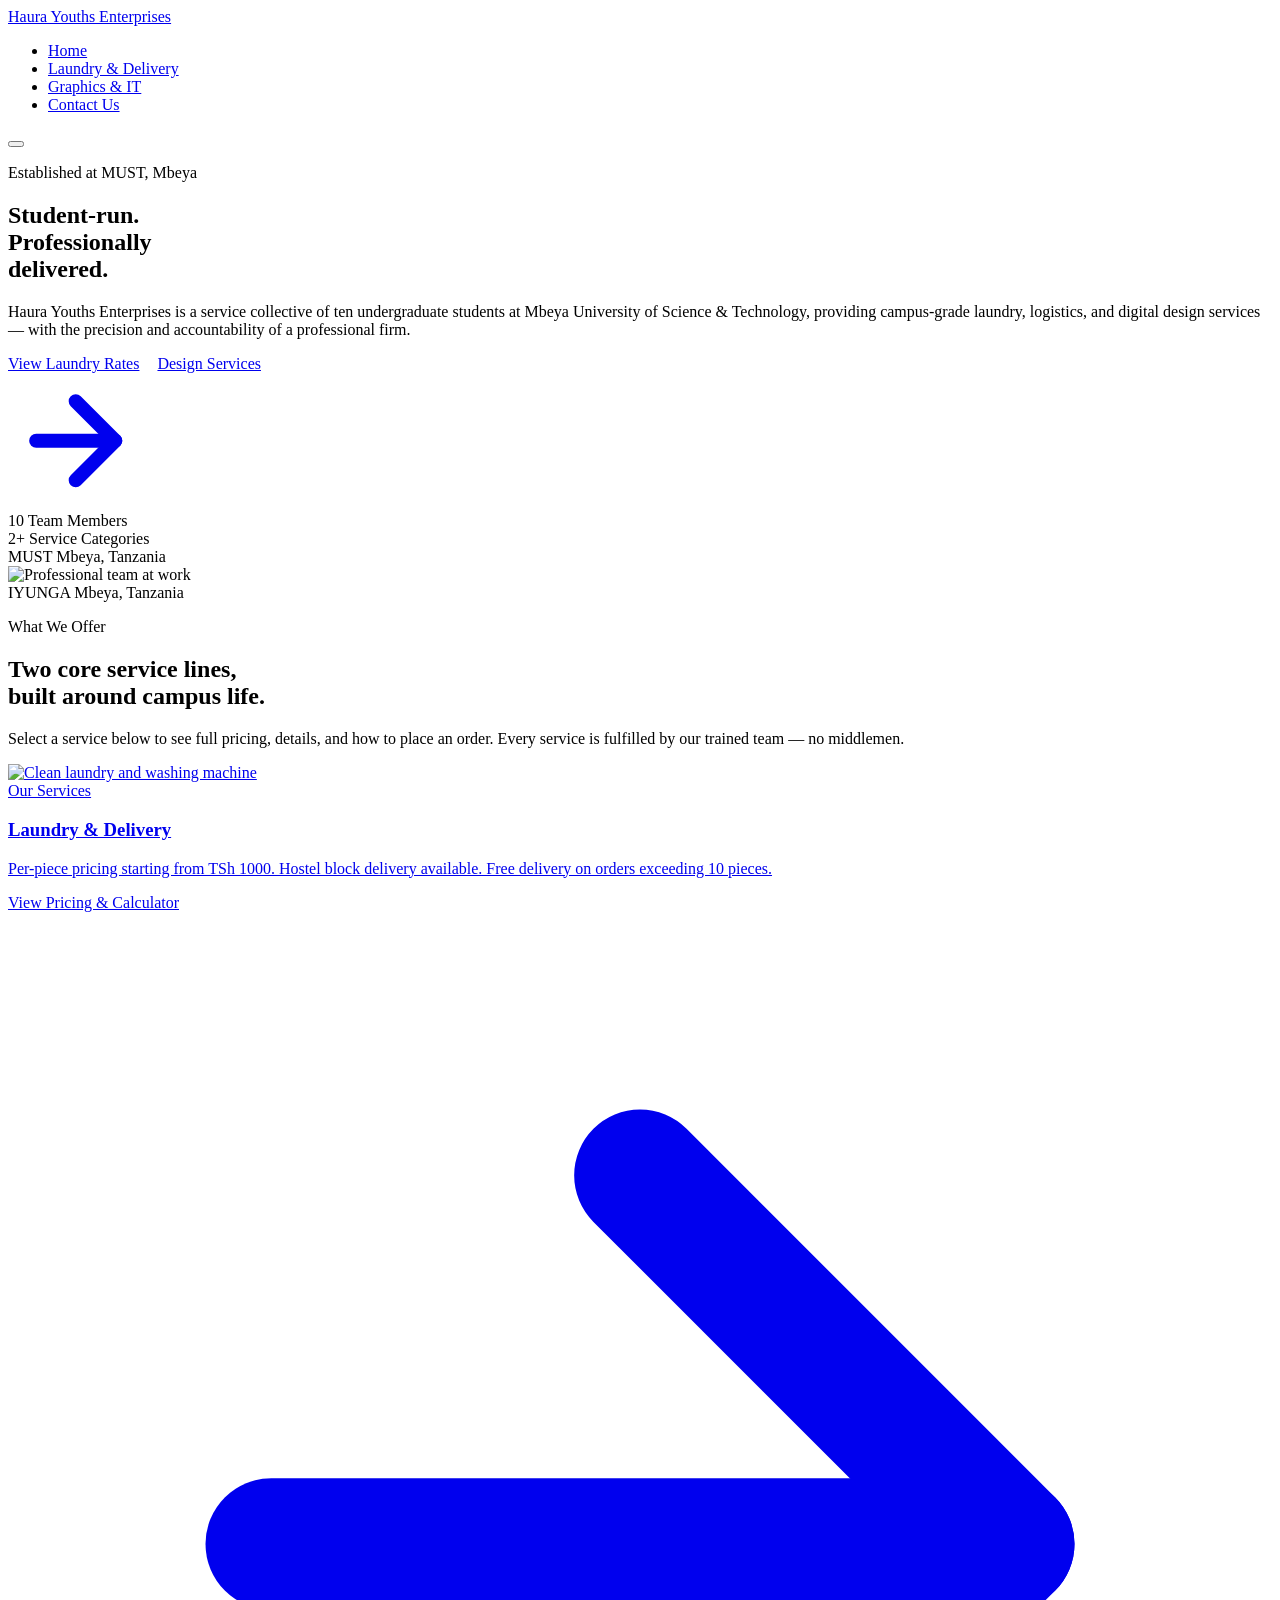
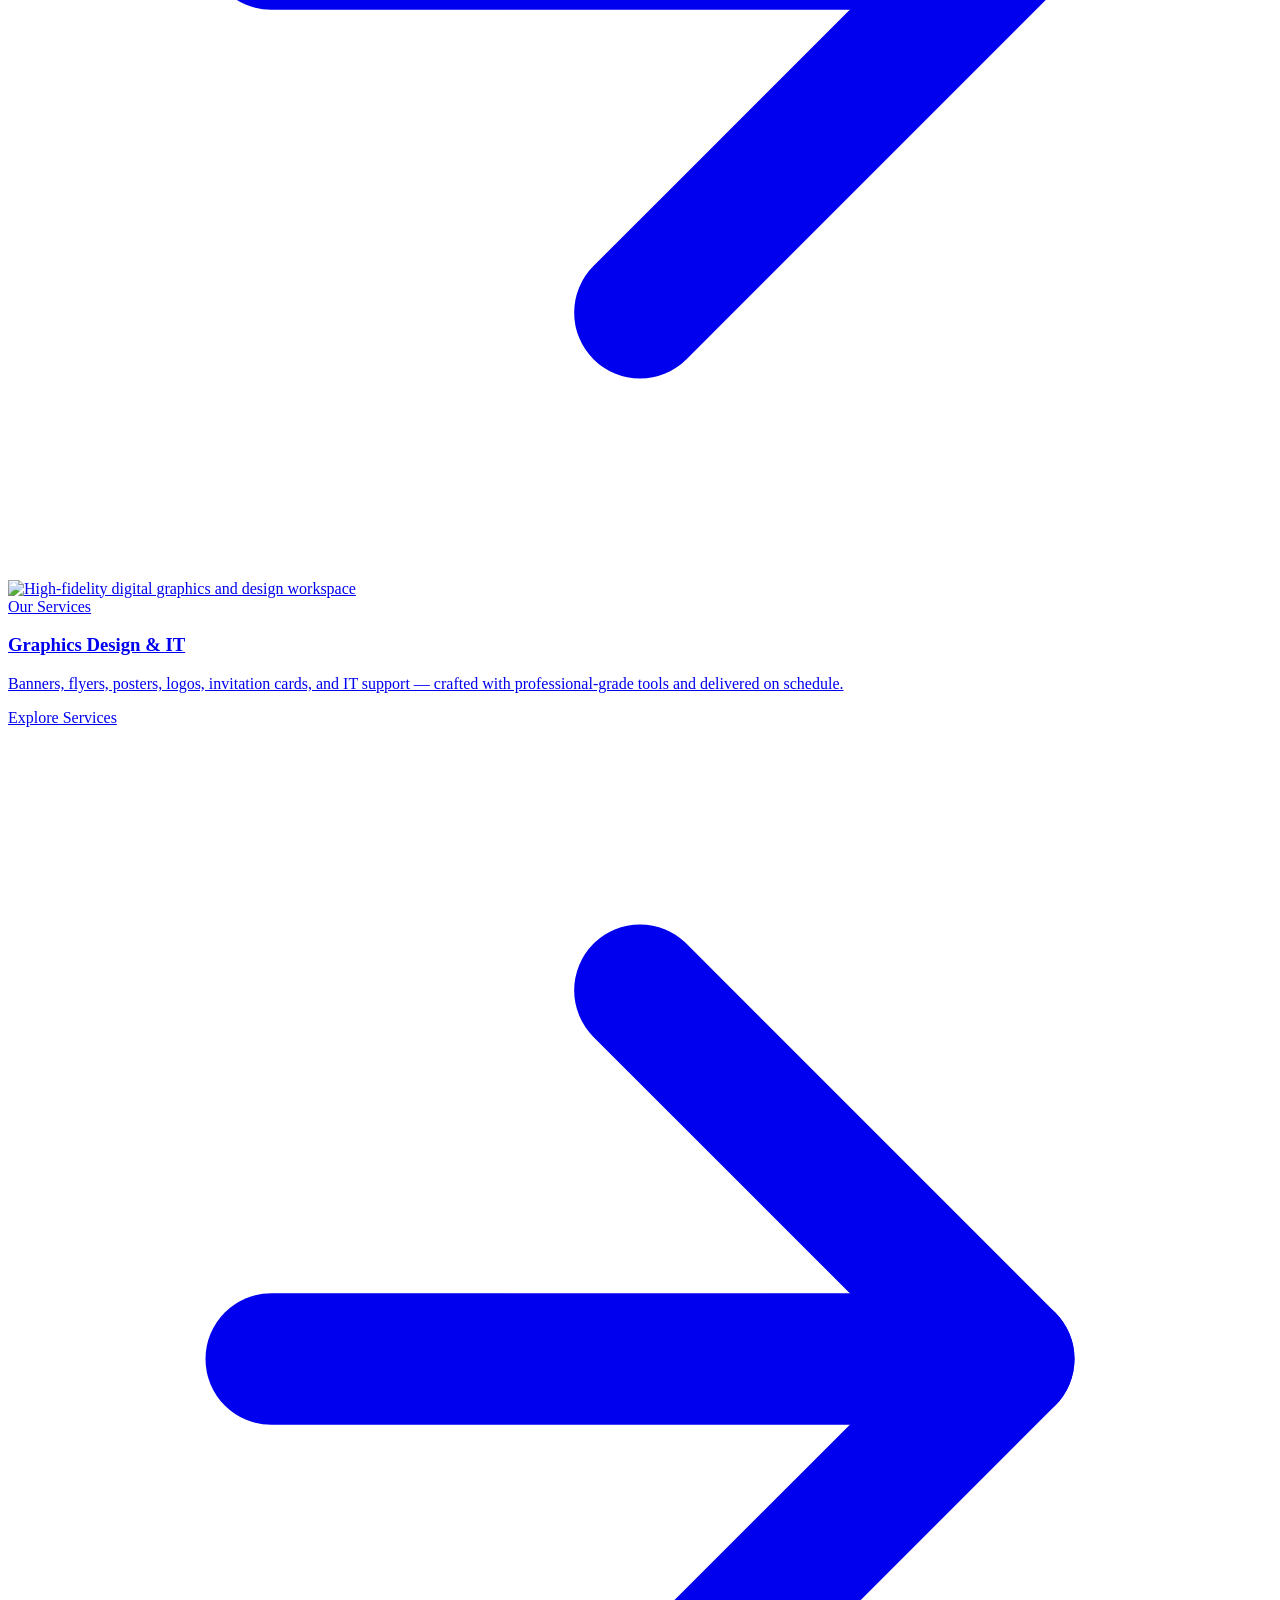
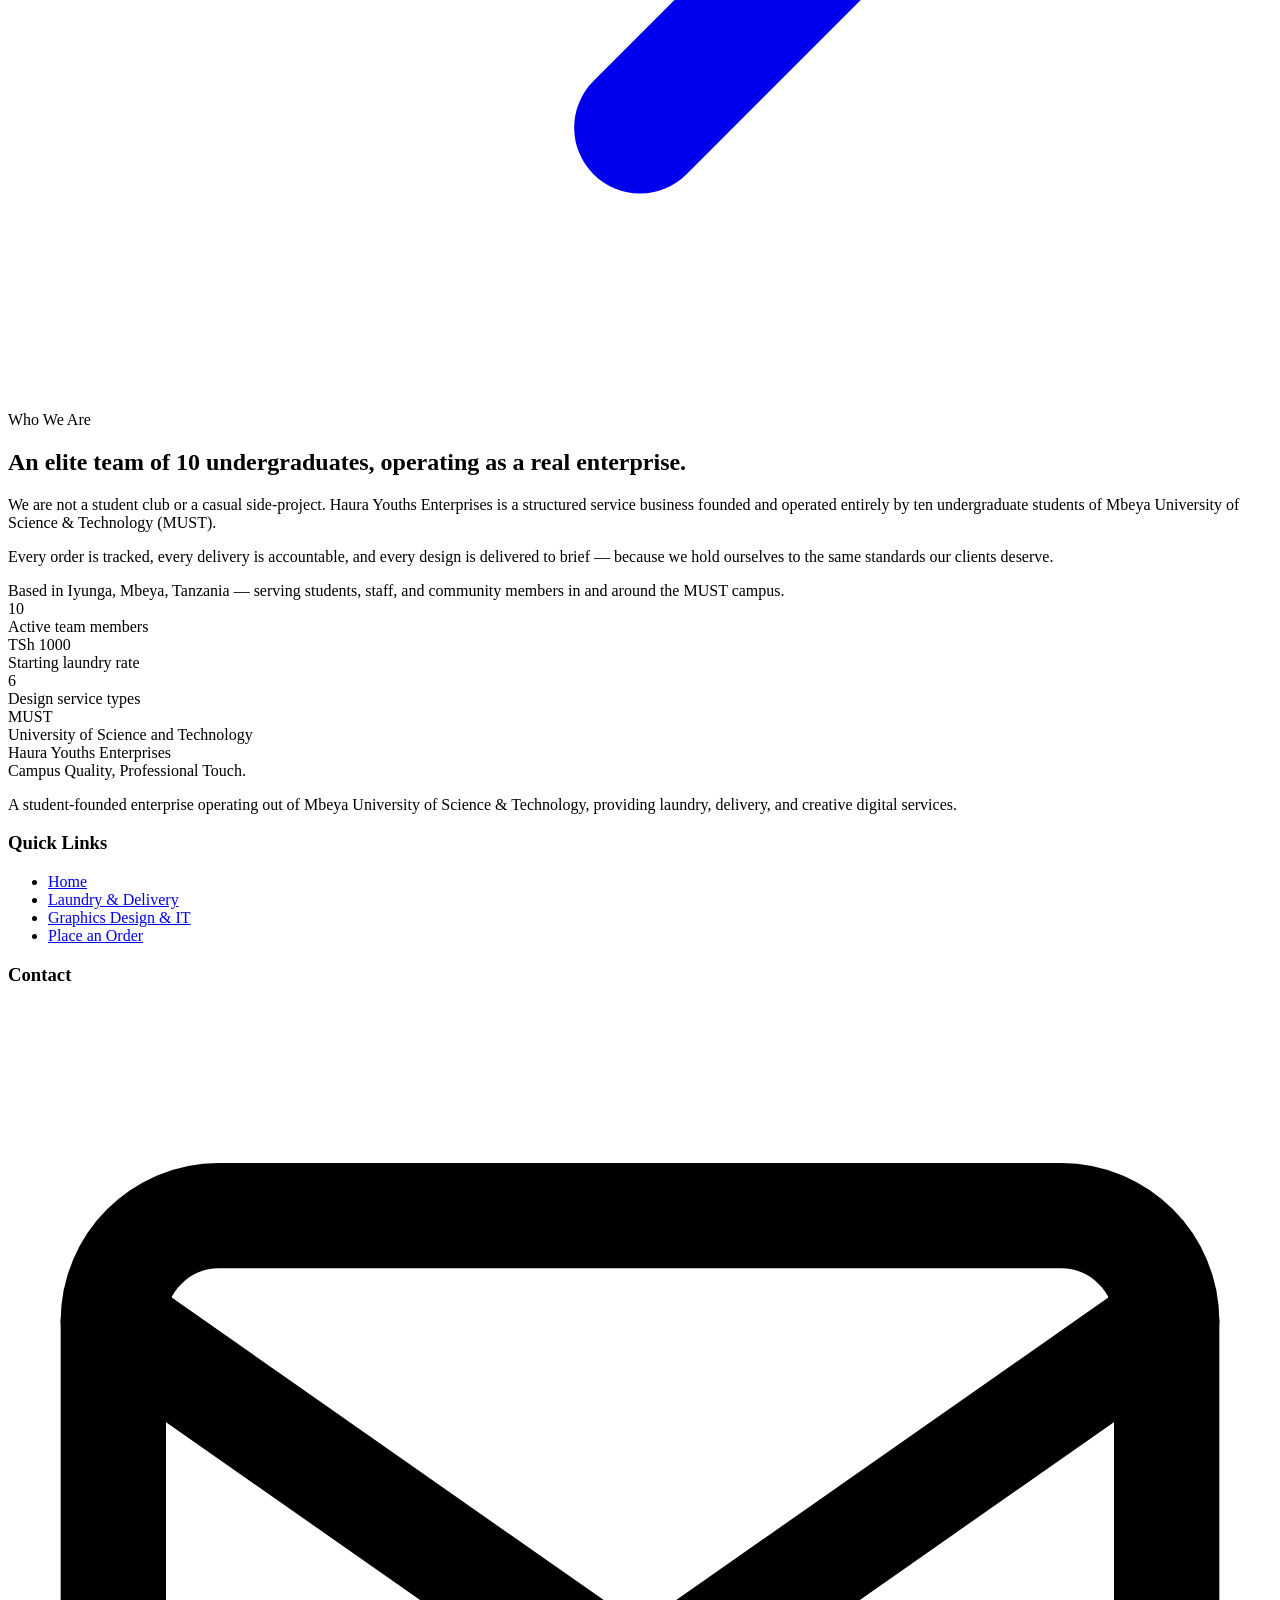
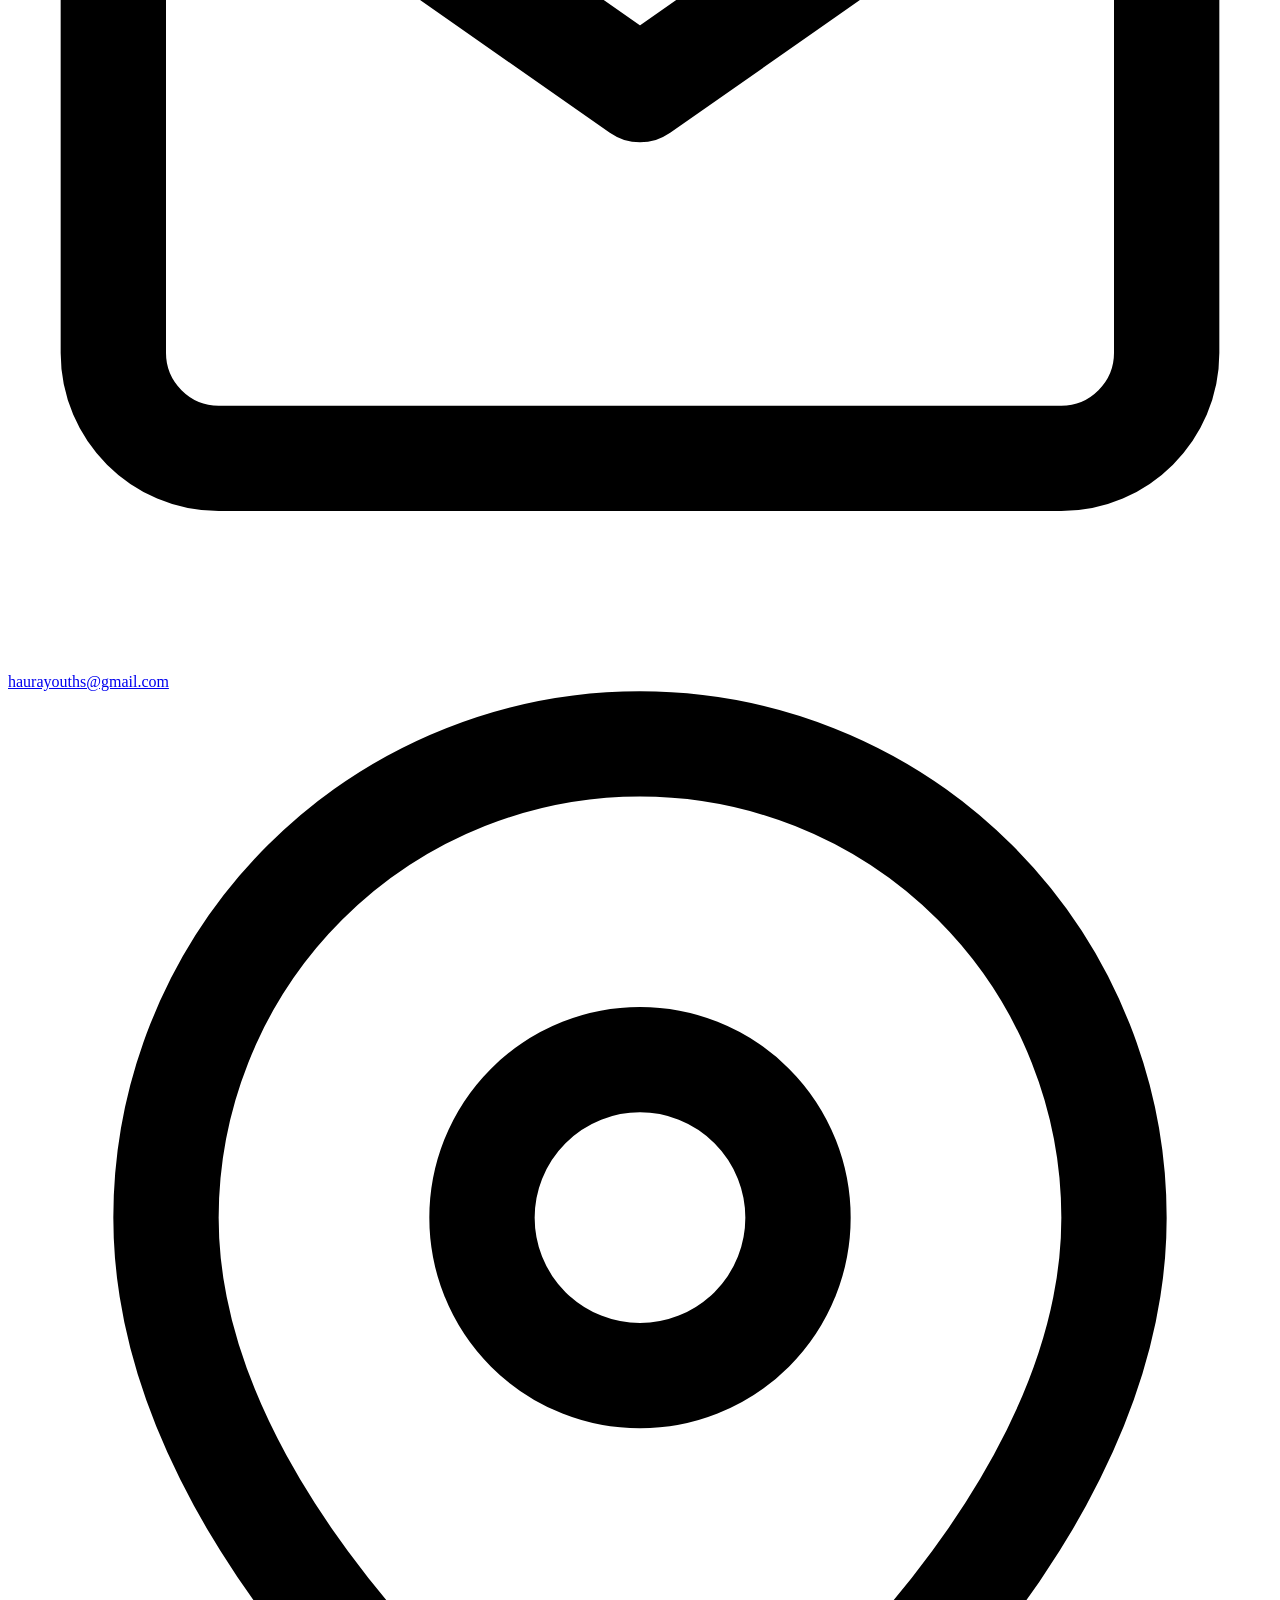
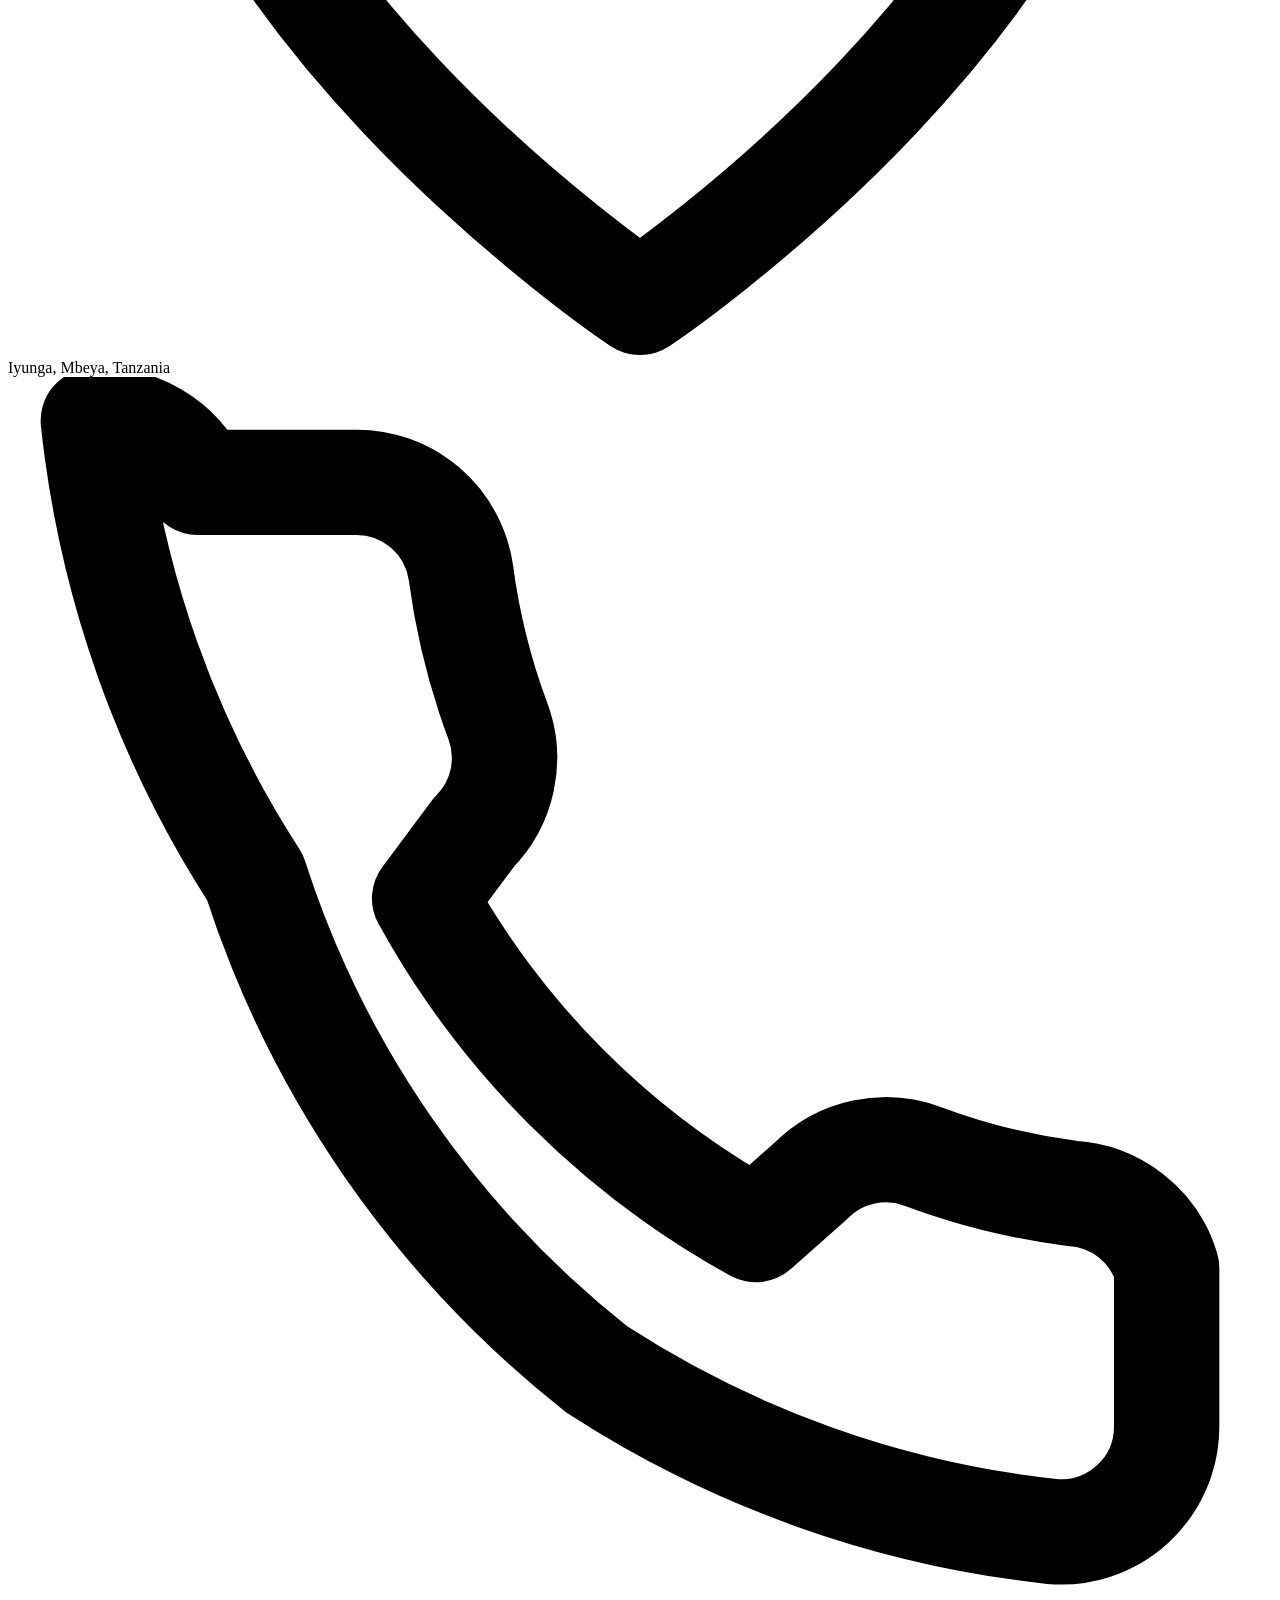
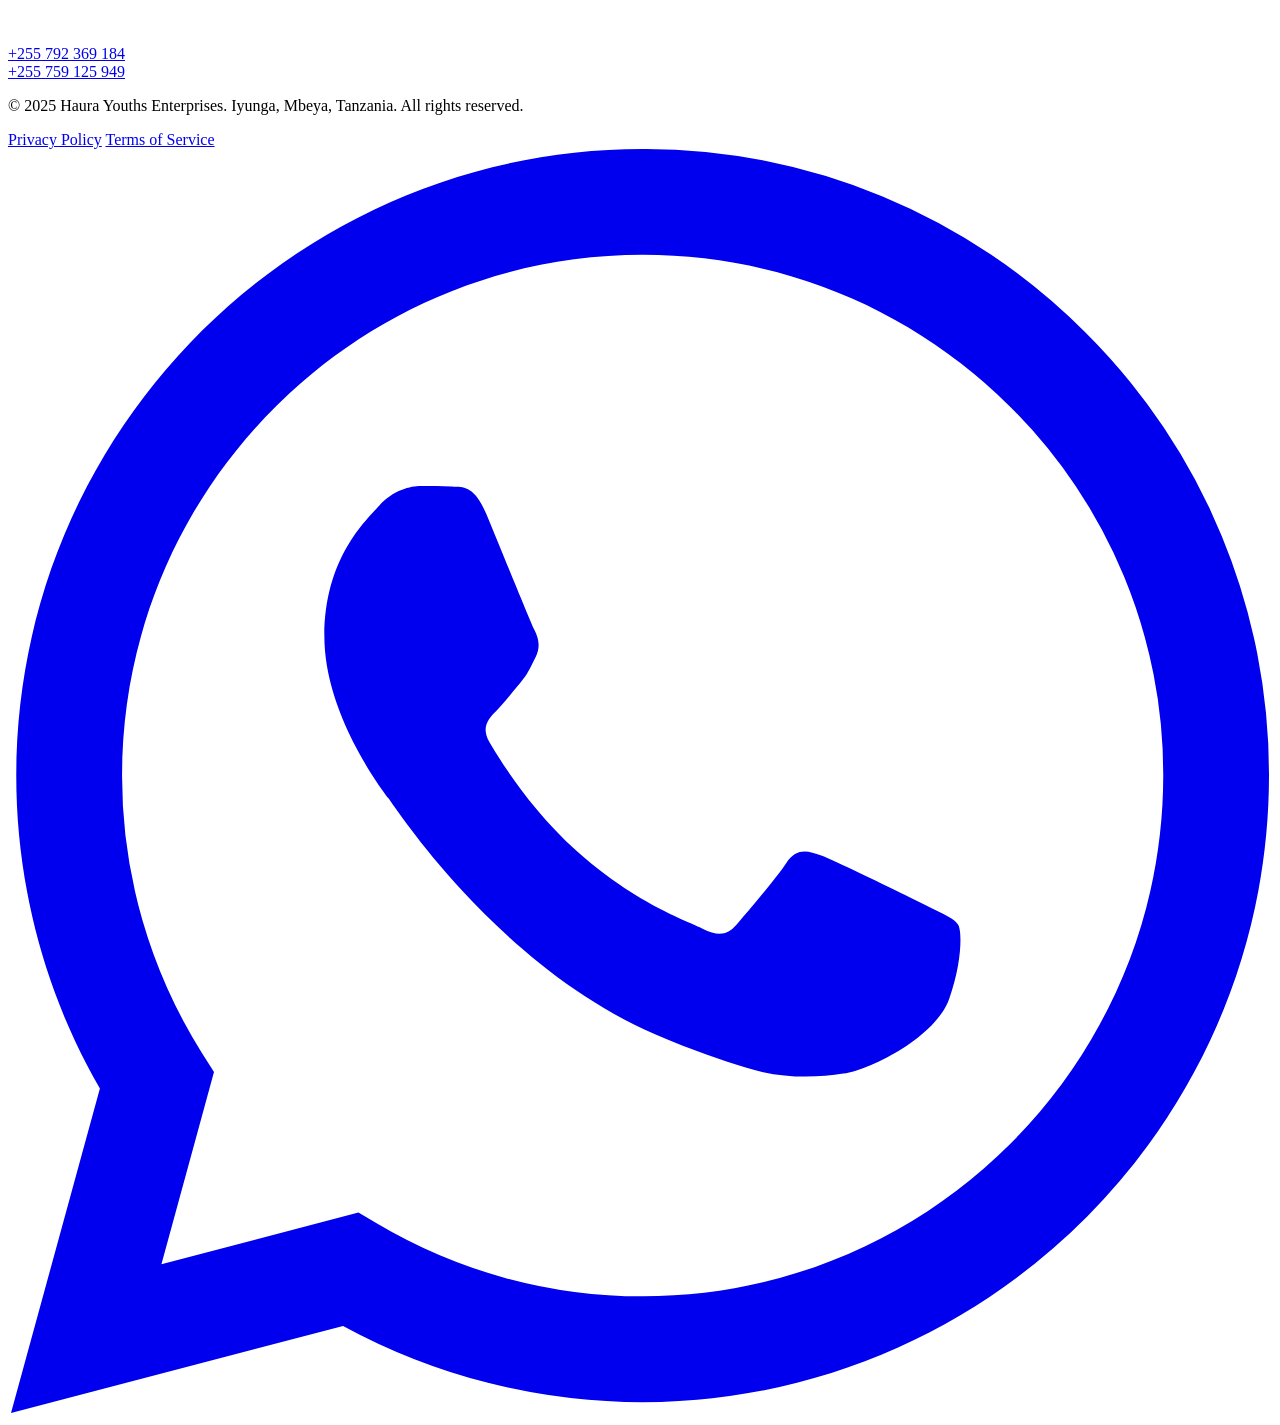
==== index.html @ f8dec612 "Fix hero image, calculator delivery note styling, copyright year 2026" ====
<!DOCTYPE html>
<html lang="en">
<head>
  <meta charset="UTF-8" />
  <meta name="viewport" content="width=device-width, initial-scale=1.0" />
  <meta name="description" content="Haura Youths Enterprises — Campus-grade laundry, delivery, graphics design, and IT services by MUST students in Mbeya, Tanzania." />
  <title>Haura Youths Enterprises — Campus Quality, Professional Touch</title>
  <link rel="stylesheet" href="css/style.css" />
</head>
<body>

  <!-- NAVBAR -->
  <nav class="navbar" role="navigation" aria-label="Main navigation">
    <div class="navbar__inner">
      <a href="index.html" class="navbar__brand">
        <span class="navbar__name">Haura Youths Enterprises</span>
  
      </a>
      <ul class="navbar__links" role="list">
        <li><a href="index.html" class="active">Home</a></li>
        <li><a href="laundry.html">Laundry &amp; Delivery</a></li>
        <li><a href="graphics.html">Graphics &amp; IT</a></li>
        <li><a href="mailto:haurayouths@gmail.com" class="nav-cta">Contact Us</a></li>
      </ul>
      <button class="nav-toggle" aria-label="Toggle menu" aria-expanded="false">
        <span></span>
        <span></span>
        <span></span>
      </button>
    </div>
  </nav>

  <!-- HERO -->
  <section class="hero" aria-labelledby="hero-title">
    <div class="hero__grid">
      <div class="hero__copy">
        <p class="hero__eyebrow">Established at MUST, Mbeya</p>
        <h1 class="hero__title" id="hero-title">
          Student-run.<br>
          <span class="accent">Professionally</span><br>
          delivered.
        </h1>
        <p class="hero__desc">
          Haura Youths Enterprises is a service collective of ten undergraduate students at Mbeya University of Science &amp; Technology, providing campus-grade laundry, logistics, and digital design services — with the precision and accountability of a professional firm.
        </p>
        <div style="display: flex; gap: 14px; flex-wrap: wrap;">
          <a href="laundry.html" class="btn btn--primary">
            View Laundry Rates
            <svg xmlns="http://www.w3.org/2000/svg" viewBox="0 0 24 24" fill="none" stroke="currentColor" stroke-width="2.5" stroke-linecap="round" stroke-linejoin="round"><line x1="5" y1="12" x2="19" y2="12"/><polyline points="12 5 19 12 12 19"/></svg>
          </a>
          <a href="graphics.html" class="btn btn--outline">
            Design Services
          </a>
        </div>

        <div class="hero__stats">
          <div class="stat">
            <span class="stat__number">10</span>
            <span class="stat__label">Team Members</span>
          </div>
          <div class="stat">
            <span class="stat__number">2+</span>
            <span class="stat__label">Service Categories</span>
          </div>
          <div class="stat">
            <span class="stat__number">MUST</span>
            <span class="stat__label">Mbeya, Tanzania</span>
          </div>
        </div>
      </div>

      <div class="hero__visual">
        <div class="hero__img-wrap">
          <img
            src="https://images.unsplash.com/photo-1545173168-9f1947eebb7f?w=800&q=80"
            alt="Professional team at work"
            loading="eager"
          />
          <div class="hero__img-overlay"></div>
        </div>
        <div class="hero__badge">
          <span class="badge-main">IYUNGA</span>
          <span class="badge-sub">Mbeya, Tanzania</span>
        </div>
      </div>
    </div>
  </section>

  <!-- SERVICES GRID -->
  <section class="services" aria-labelledby="services-title">
    <div class="services__header reveal">
      <p class="section-label">What We Offer</p>
      <h2 class="services__title" id="services-title">Two core service lines,<br>built around campus life.</h2>
      <p class="services__subtitle">
        Select a service below to see full pricing, details, and how to place an order. Every service is fulfilled by our trained team — no middlemen.
      </p>
    </div>

    <div class="services__grid">
      <!-- Card 1 — Laundry -->
      <a href="laundry.html" class="service-card reveal reveal-delay-1" aria-label="Laundry and Delivery services">
        <img
          class="service-card__img"
          src="https://images.unsplash.com/photo-1582735689369-4fe89db7114c?w=900&q=80"
          alt="Clean laundry and washing machine"
          loading="lazy"
        />
        <div class="service-card__overlay"></div>
        <div class="service-card__content">
          <span class="service-card__tag">Our Services</span>
          <h3 class="service-card__title">Laundry &amp; Delivery</h3>
          <p class="service-card__desc">
            Per-piece pricing starting from TSh 1000. Hostel block delivery available. Free delivery on orders exceeding 10 pieces.
          </p>
          <span class="service-card__cta">
            View Pricing &amp; Calculator
            <svg xmlns="http://www.w3.org/2000/svg" viewBox="0 0 24 24" fill="none" stroke="currentColor" stroke-width="2.5" stroke-linecap="round" stroke-linejoin="round"><line x1="5" y1="12" x2="19" y2="12"/><polyline points="12 5 19 12 12 19"/></svg>
          </span>
        </div>
      </a>

      <!-- Card 2 — Graphics -->
      <a href="graphics.html" class="service-card reveal reveal-delay-2" aria-label="Graphics Design and IT services">
        <img
          class="service-card__img"
          src="https://images.unsplash.com/photo-1626785774625-ddcddc3445e9?w=900&q=80"
          alt="High-fidelity digital graphics and design workspace"
          loading="lazy"
        />
        <div class="service-card__overlay"></div>
        <div class="service-card__content">
          <span class="service-card__tag">Our Services</span>
          <h3 class="service-card__title">Graphics Design &amp; IT</h3>
          <p class="service-card__desc">
            Banners, flyers, posters, logos, invitation cards, and IT support — crafted with professional-grade tools and delivered on schedule.
          </p>
          <span class="service-card__cta">
            Explore Services
            <svg xmlns="http://www.w3.org/2000/svg" viewBox="0 0 24 24" fill="none" stroke="currentColor" stroke-width="2.5" stroke-linecap="round" stroke-linejoin="round"><line x1="5" y1="12" x2="19" y2="12"/><polyline points="12 5 19 12 12 19"/></svg>
          </span>
        </div>
      </a>
    </div>
  </section>

  <!-- ABOUT STRIP -->
  <section class="about-strip" aria-labelledby="about-title">
    <div class="about-strip__inner">
      <div class="reveal">
        <p class="section-label">Who We Are</p>
        <h2 class="about-strip__title" id="about-title">An elite team of 10 undergraduates, operating as a real enterprise.</h2>
        <p class="about-strip__text">
          We are not a student club or a casual side-project. Haura Youths Enterprises is a structured service business founded and operated entirely by ten undergraduate students of Mbeya University of Science &amp; Technology (MUST).
        </p>
        <p class="about-strip__text">
          Every order is tracked, every delivery is accountable, and every design is delivered to brief — because we hold ourselves to the same standards our clients deserve.
        </p>
        <div class="about-strip__highlight">
          Based in Iyunga, Mbeya, Tanzania — serving students, staff, and community members in and around the MUST campus.
        </div>
      </div>

      <div class="about-strip__grid reveal reveal-delay-2">
        <div class="about-stat-card">
          <div class="about-stat-card__num">10</div>
          <div class="about-stat-card__label">Active team members</div>
        </div>
        <div class="about-stat-card">
          <div class="about-stat-card__num">TSh 1000</div>
          <div class="about-stat-card__label">Starting laundry rate</div>
        </div>
        <div class="about-stat-card">
          <div class="about-stat-card__num">6</div>
          <div class="about-stat-card__label">Design service types</div>
        </div>
        <div class="about-stat-card">
          <div class="about-stat-card__num">MUST</div>
          <div class="about-stat-card__label">University of Science and Technology</div>
        </div>
      </div>
    </div>
  </section>

  <!-- FOOTER / CONTACT -->
  <footer class="footer" role="contentinfo">
    <div class="footer__inner">
      <div class="footer__top">
        <!-- Brand -->
        <div>
          <div class="footer__brand-name">Haura Youths Enterprises</div>
          <div class="footer__brand-tag">Campus Quality, Professional Touch.</div>
          <p class="footer__brand-desc">
            A student-founded enterprise operating out of Mbeya University of Science &amp; Technology, providing laundry, delivery, and creative digital services.
          </p>
        </div>

        <!-- Quick Links -->
        <div>
          <h3 class="footer__col-title">Quick Links</h3>
          <ul class="footer__links">
            <li><a href="index.html">Home</a></li>
            <li><a href="laundry.html">Laundry &amp; Delivery</a></li>
            <li><a href="graphics.html">Graphics Design &amp; IT</a></li>
            <li><a href="mailto:haurayouths@gmail.com">Place an Order</a></li>
          </ul>
        </div>

        <!-- Contact -->
        <div>
          <h3 class="footer__col-title">Contact</h3>

          <div class="footer__contact-item">
            <svg xmlns="http://www.w3.org/2000/svg" viewBox="0 0 24 24" fill="none" stroke="currentColor" stroke-width="2" stroke-linecap="round" stroke-linejoin="round"><path d="M4 4h16c1.1 0 2 .9 2 2v12c0 1.1-.9 2-2 2H4c-1.1 0-2-.9-2-2V6c0-1.1.9-2 2-2z"/><polyline points="22,6 12,13 2,6"/></svg>
            <a href="mailto:haurayouths@gmail.com">haurayouths@gmail.com</a>
          </div>

          <div class="footer__contact-item">
            <svg xmlns="http://www.w3.org/2000/svg" viewBox="0 0 24 24" fill="none" stroke="currentColor" stroke-width="2" stroke-linecap="round" stroke-linejoin="round"><path d="M21 10c0 7-9 13-9 13s-9-6-9-13a9 9 0 0 1 18 0z"/><circle cx="12" cy="10" r="3"/></svg>
            <span>Iyunga, Mbeya, Tanzania</span>
          </div>

          <div class="footer__contact-item">
            <svg xmlns="http://www.w3.org/2000/svg" viewBox="0 0 24 24" fill="none" stroke="currentColor" stroke-width="2" stroke-linecap="round" stroke-linejoin="round"><path d="M22 16.92v3a2 2 0 0 1-2.18 2 19.79 19.79 0 0 1-8.63-3.07A19.5 19.5 0 0 1 4.69 9.5a19.79 19.79 0 0 1-3.07-8.67A2 2 0 0 1 3.6 2h3a2 2 0 0 1 2 1.72c.127.96.361 1.903.7 2.81a2 2 0 0 1-.45 2.11L7.91 9.9a16 16 0 0 0 6.29 6.29l1.06-.94a2 2 0 0 1 2.11-.45c.907.339 1.85.573 2.81.7A2 2 0 0 1 22 16.92z"/></svg>
            <div>
              <a href="tel:+255792369184">+255 792 369 184</a><br />
              <a href="tel:+255759125949">+255 759 125 949</a>
            </div>
          </div>
        </div>
      </div>

      <div class="footer__bottom">
        <p class="footer__copy">&copy; 2025 Haura Youths Enterprises. Iyunga, Mbeya, Tanzania. All rights reserved.</p>
        <nav class="footer__legal" aria-label="Legal links">
          <a href="#">Privacy Policy</a>
          <a href="#">Terms of Service</a>
        </nav>
      </div>
    </div>
  </footer>

  <!-- WhatsApp Float -->
  <a href="https://wa.me/+255792369184" class="whatsapp-float" aria-label="Contact us on WhatsApp" target="_blank" rel="noopener noreferrer">
    <svg xmlns="http://www.w3.org/2000/svg" viewBox="0 0 24 24" fill="currentColor">
      <path d="M17.472 14.382c-.297-.149-1.758-.867-2.03-.967-.273-.099-.471-.148-.67.15-.197.297-.767.966-.94 1.164-.173.199-.347.223-.644.075-.297-.15-1.255-.463-2.39-1.475-.883-.788-1.48-1.761-1.653-2.059-.173-.297-.018-.458.13-.606.134-.133.298-.347.446-.52.149-.174.198-.298.298-.497.099-.198.05-.371-.025-.52-.075-.149-.669-1.612-.916-2.207-.242-.579-.487-.5-.669-.51-.173-.008-.371-.01-.57-.01-.198 0-.52.074-.792.372-.272.297-1.04 1.016-1.04 2.479 0 1.462 1.065 2.875 1.213 3.074.149.198 2.096 3.2 5.077 4.487.709.306 1.262.489 1.694.625.712.227 1.36.195 1.871.118.571-.085 1.758-.719 2.006-1.413.248-.694.248-1.289.173-1.413-.074-.124-.272-.198-.57-.347m-5.421 7.403h-.004a9.87 9.87 0 01-5.031-1.378l-.361-.214-3.741.982.998-3.648-.235-.374a9.86 9.86 0 01-1.51-5.26c.001-5.45 4.436-9.884 9.888-9.884 2.64 0 5.122 1.03 6.988 2.898a9.825 9.825 0 012.893 6.994c-.003 5.45-4.437 9.884-9.885 9.884m8.413-18.297A11.815 11.815 0 0012.05 0C5.495 0 .16 5.335.157 11.892c0 2.096.547 4.142 1.588 5.945L.057 24l6.305-1.654a11.882 11.882 0 005.683 1.448h.005c6.554 0 11.89-5.335 11.893-11.893a11.821 11.821 0 00-3.48-8.413z"/>
    </svg>
  </a>

  <script src="js/main.js"></script>
</body>
</html>
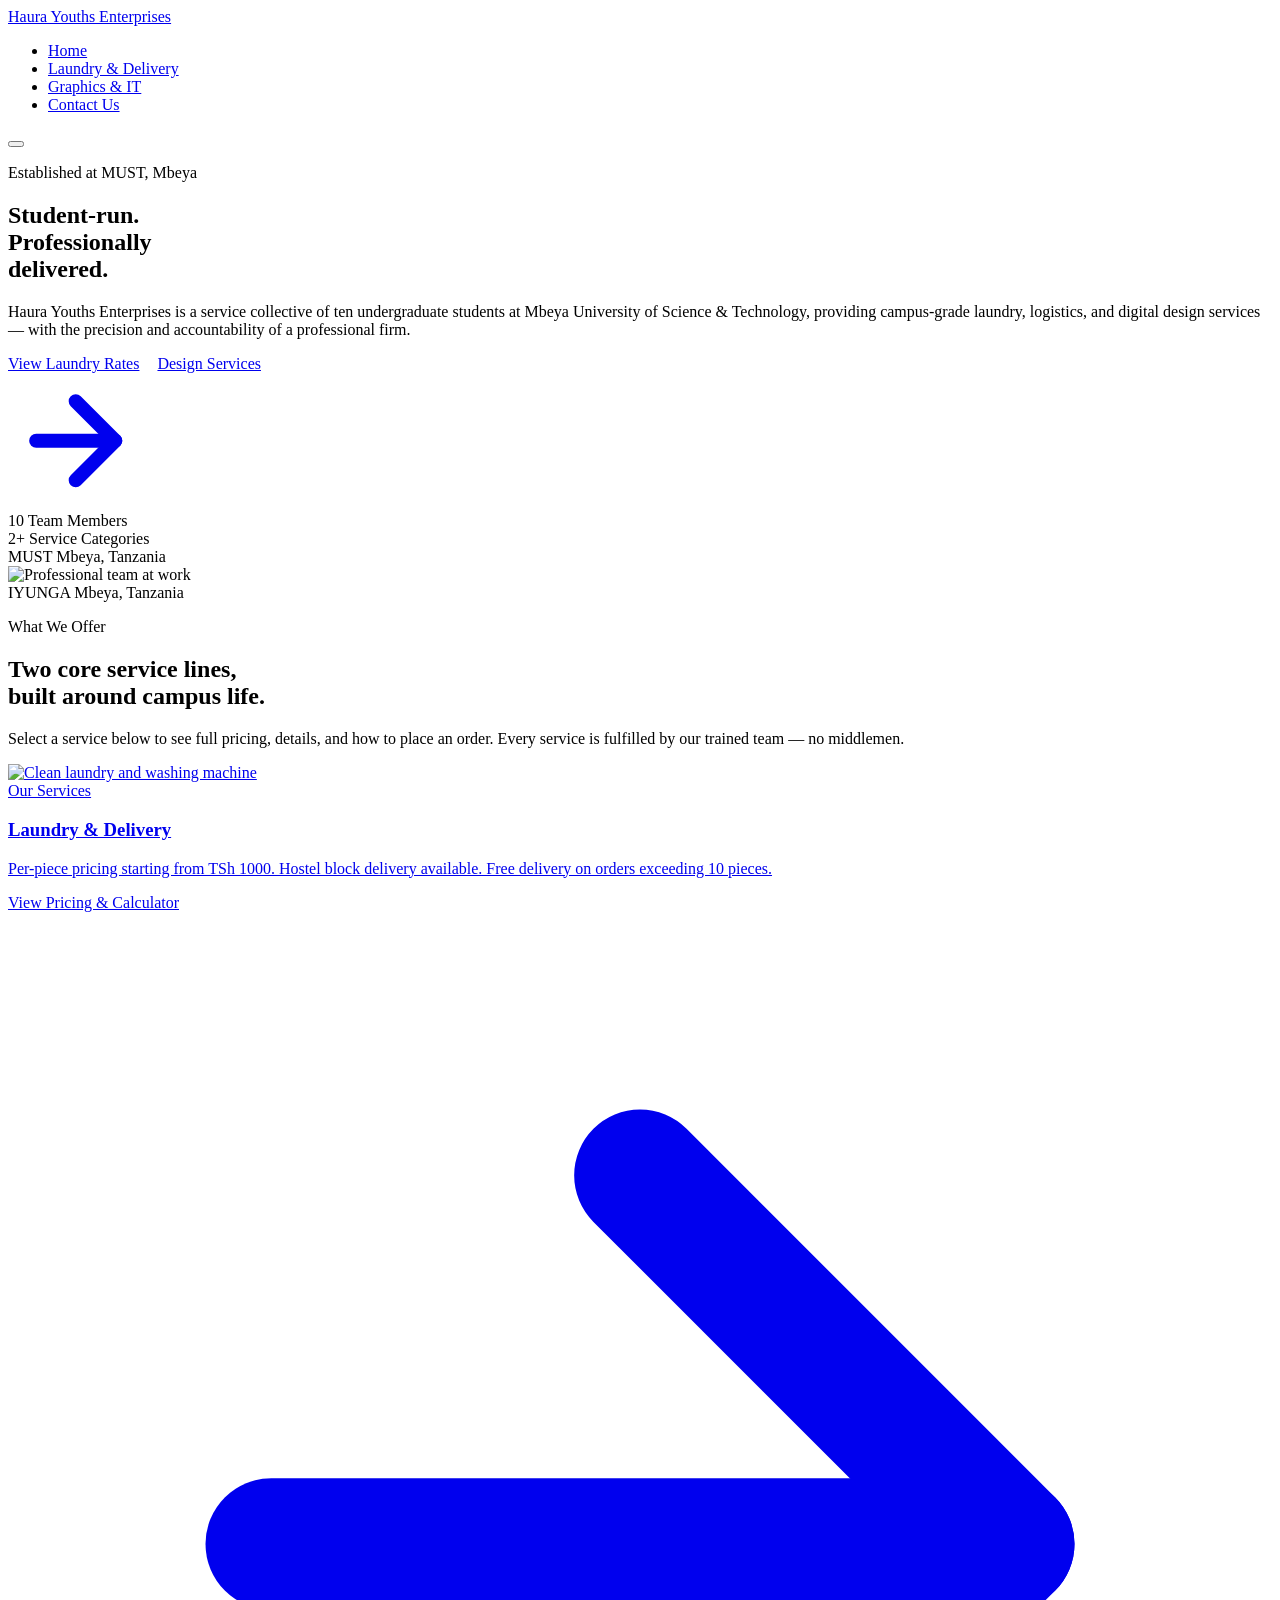
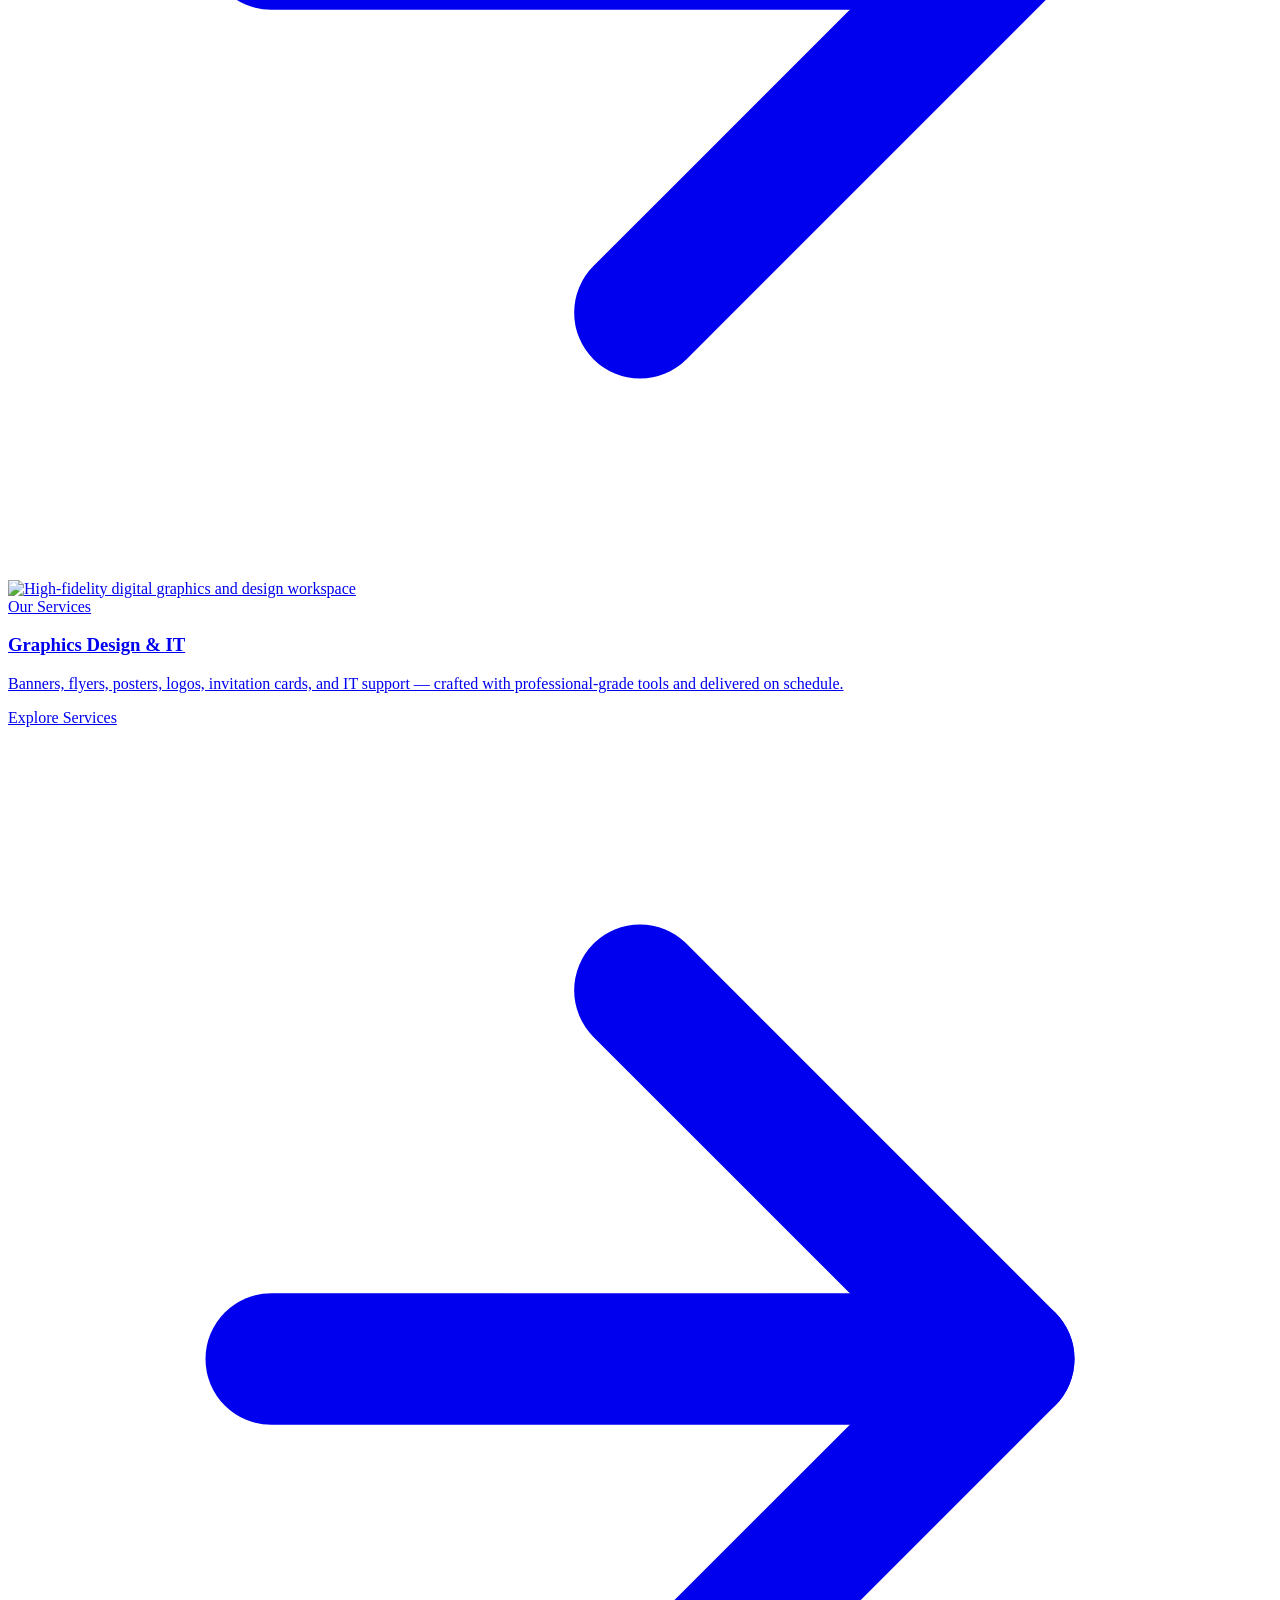
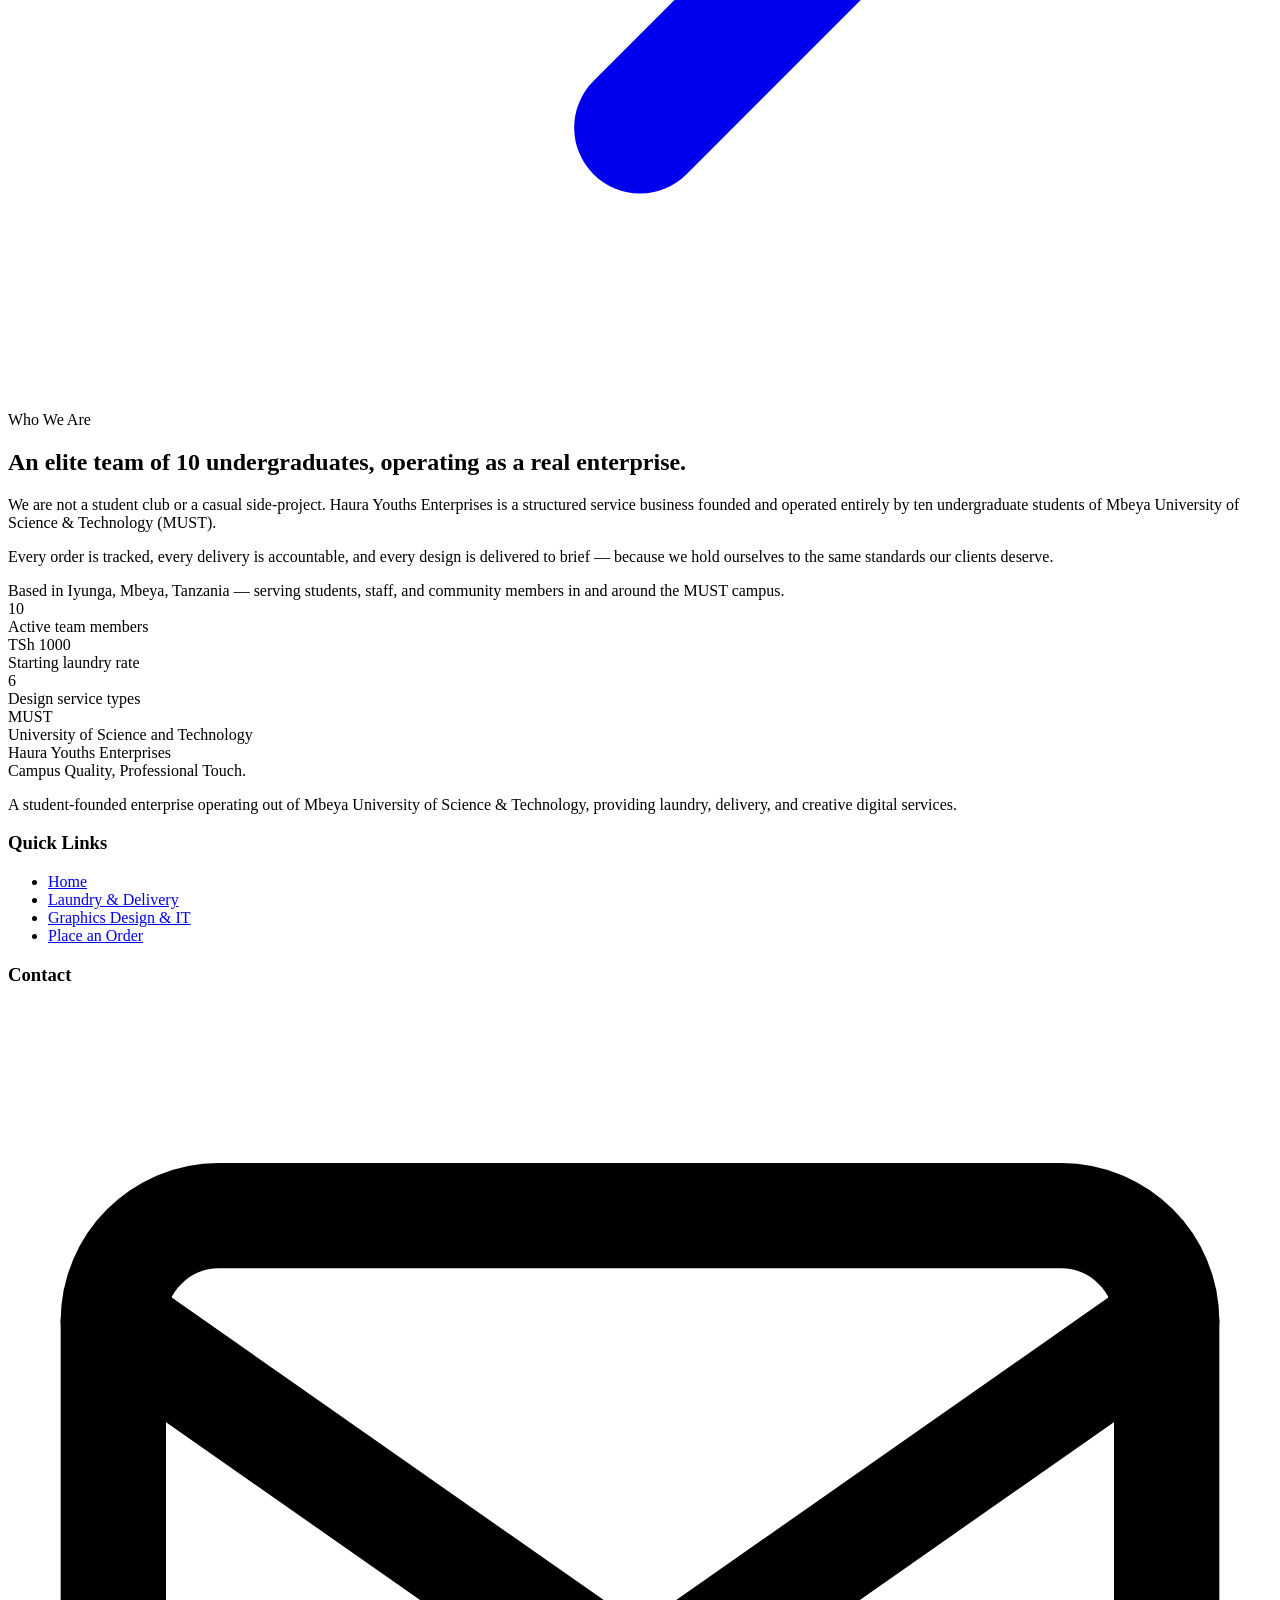
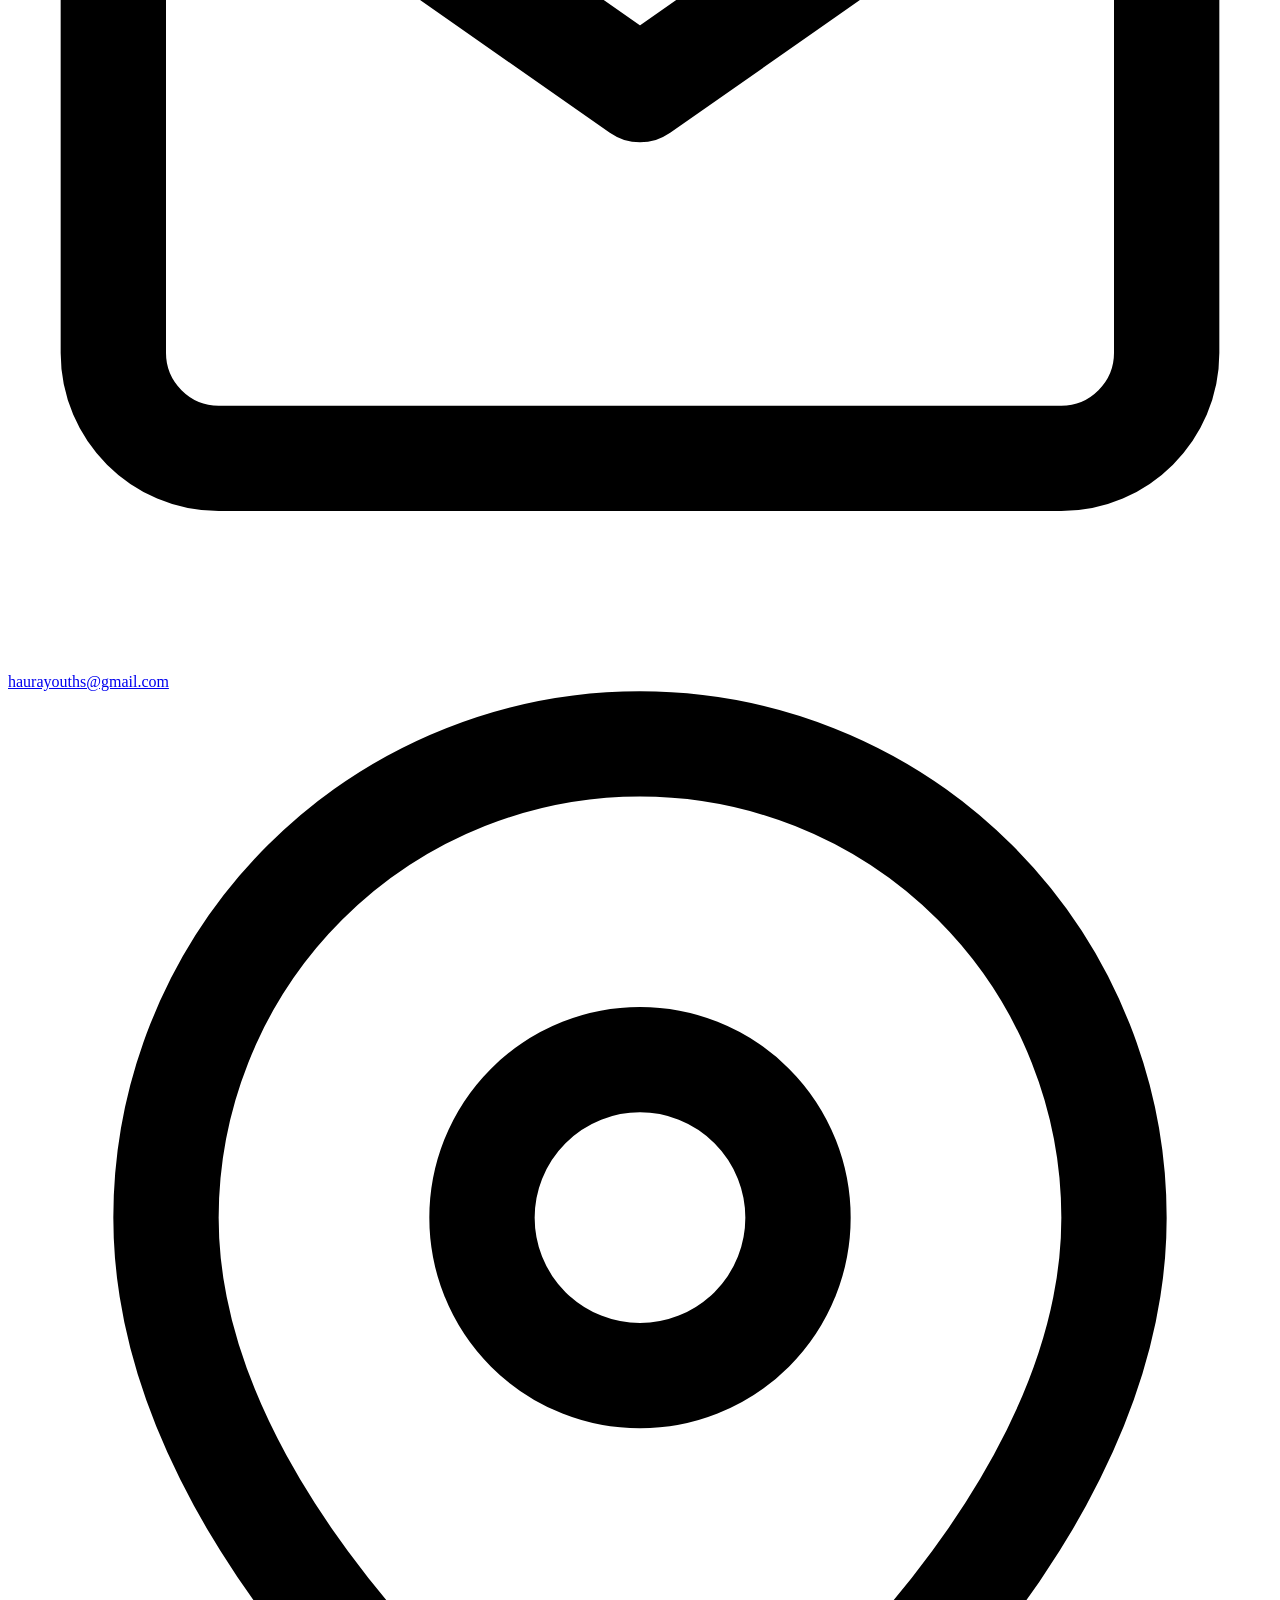
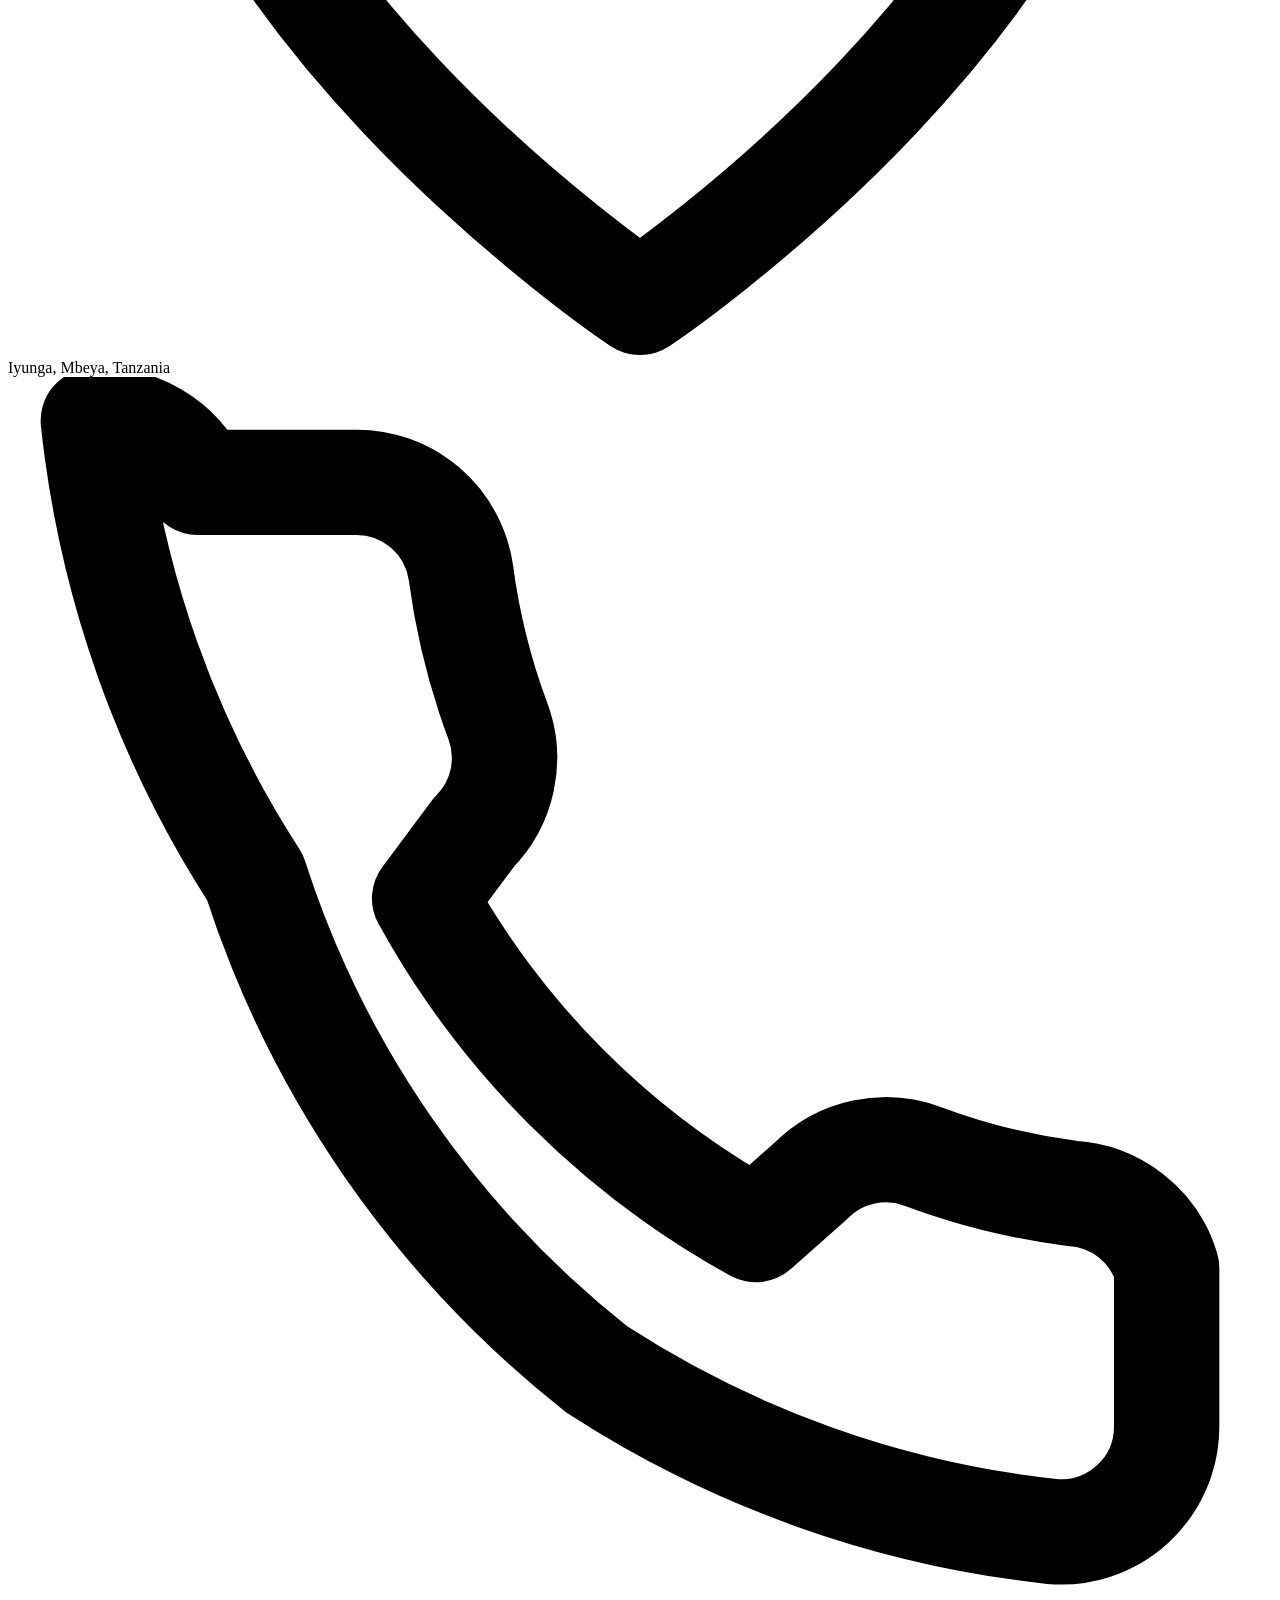
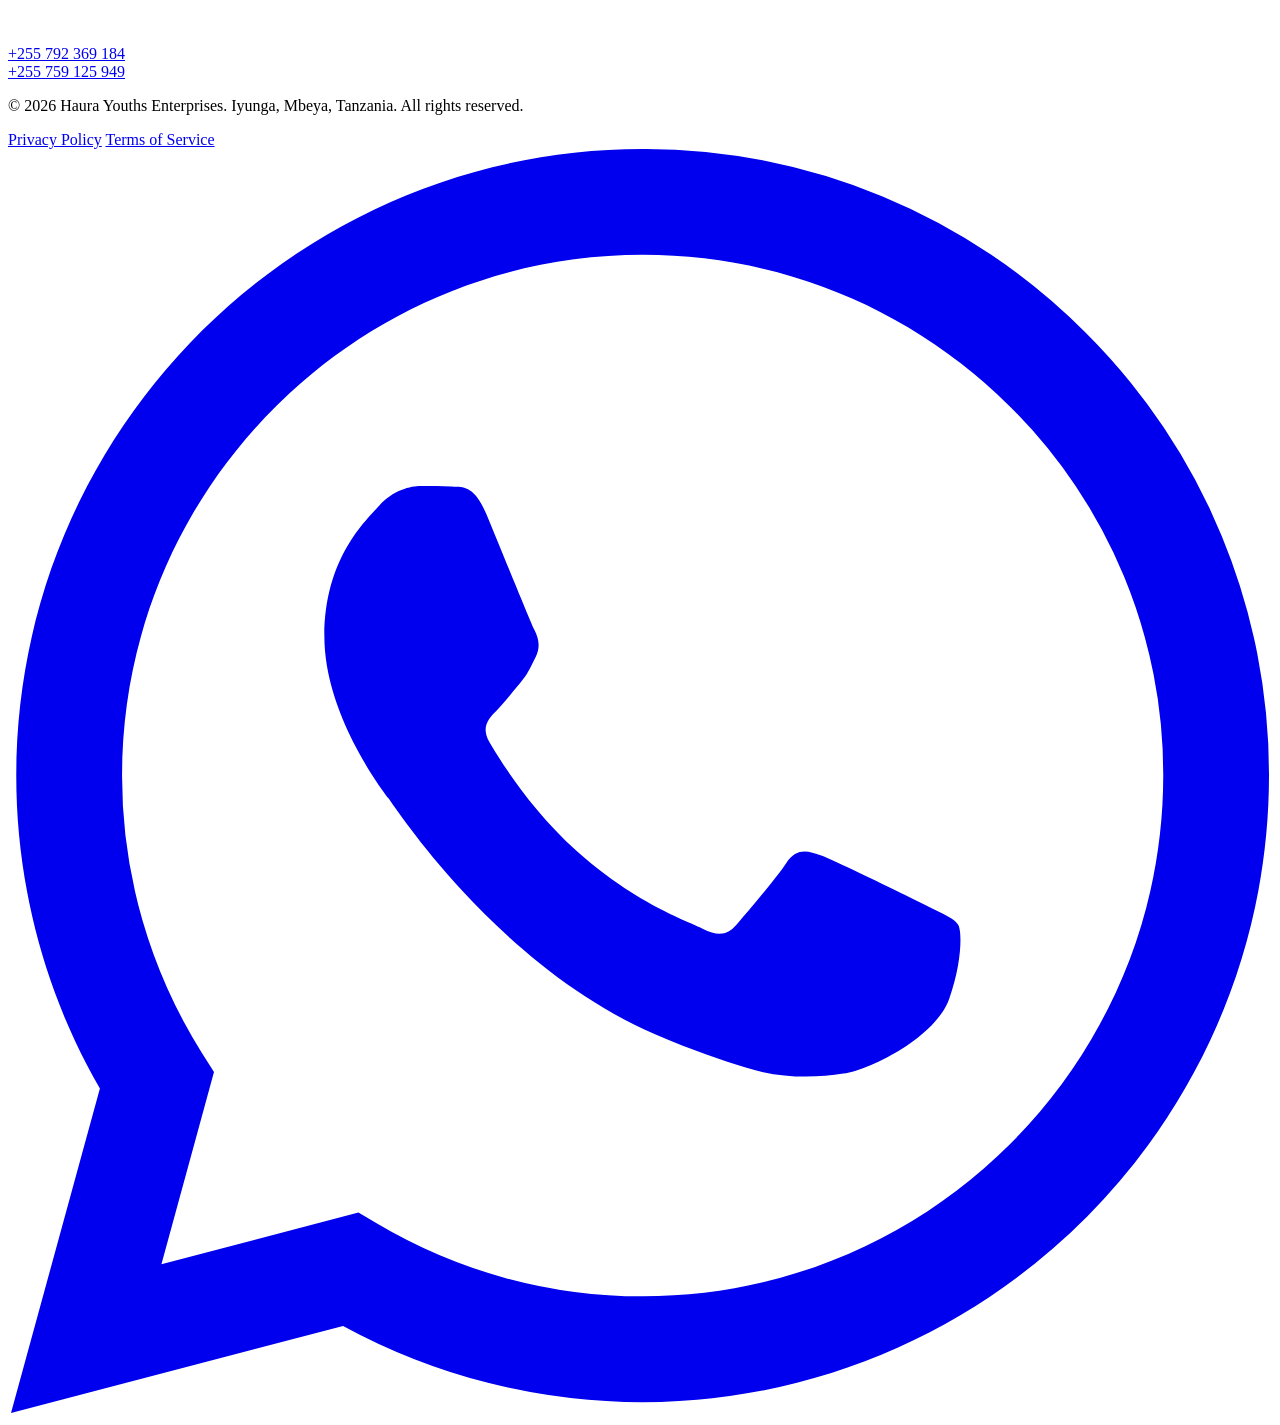
==== commit badc3214: "Fix copyright 2026 on index.html and delivery note styling" ====
--- a/index.html
+++ b/index.html
@@ -230,7 +230,7 @@
       </div>
 
       <div class="footer__bottom">
-        <p class="footer__copy">&copy; 2025 Haura Youths Enterprises. Iyunga, Mbeya, Tanzania. All rights reserved.</p>
+        <p class="footer__copy">&copy; 2026 Haura Youths Enterprises. Iyunga, Mbeya, Tanzania. All rights reserved.</p>
         <nav class="footer__legal" aria-label="Legal links">
           <a href="#">Privacy Policy</a>
           <a href="#">Terms of Service</a>
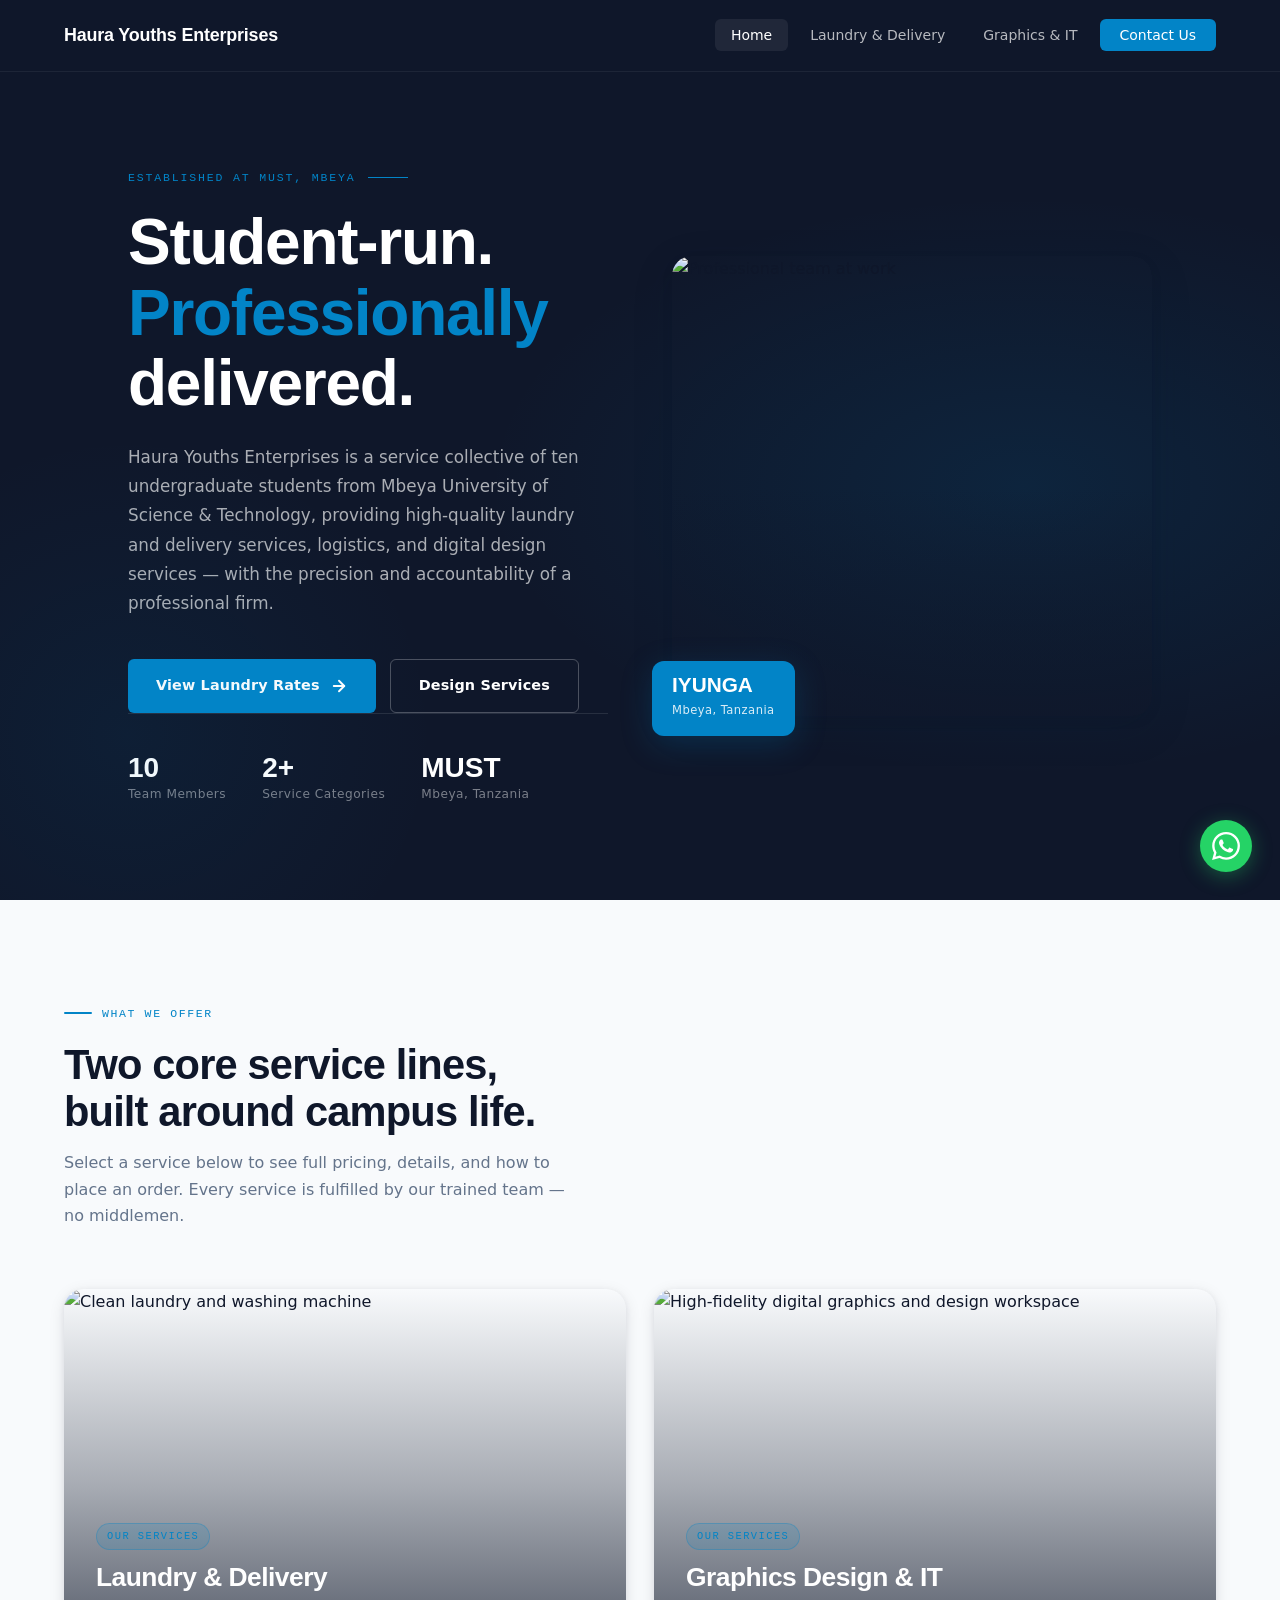
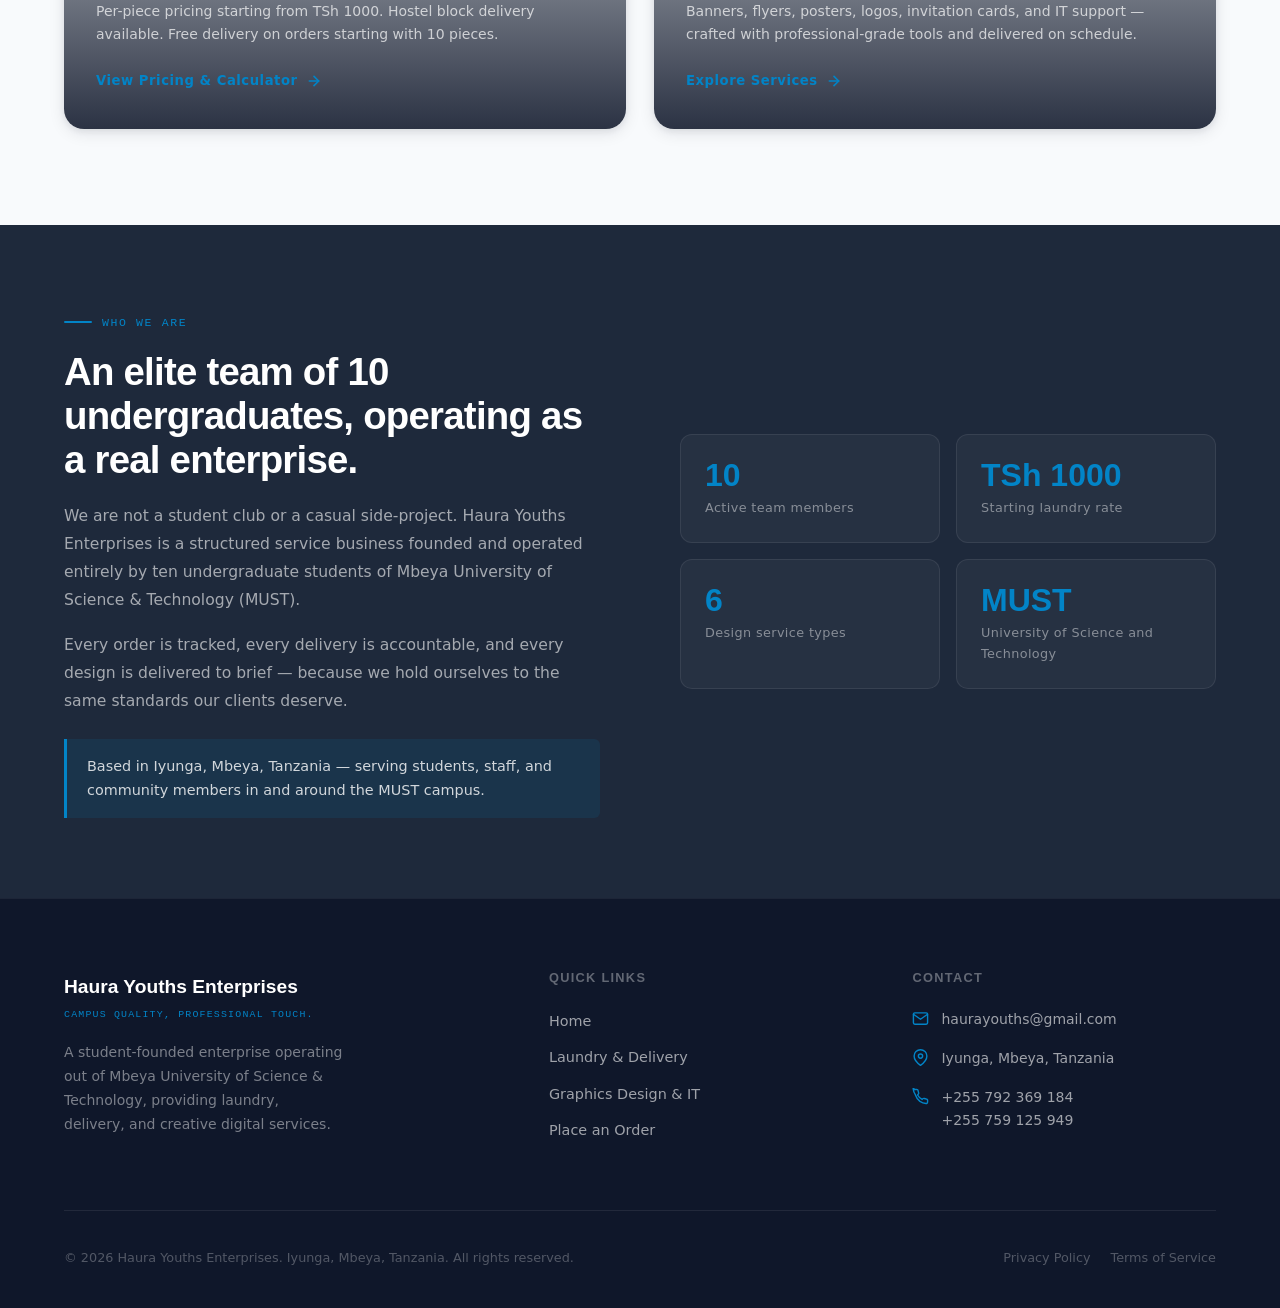
==== commit 3c7f4fad: "Merge pull request #1 from HimChana/main Projects graphical changes" ====
--- a/index.html
+++ b/index.html
@@ -41,7 +41,7 @@
           delivered.
         </h1>
         <p class="hero__desc">
-          Haura Youths Enterprises is a service collective of ten undergraduate students at Mbeya University of Science &amp; Technology, providing campus-grade laundry, logistics, and digital design services — with the precision and accountability of a professional firm.
+          Haura Youths Enterprises is a service collective of ten undergraduate students from Mbeya University of Science &amp; Technology, providing high-quality laundry and delivery services, logistics, and digital design services — with the precision and accountability of a professional firm.
         </p>
         <div style="display: flex; gap: 14px; flex-wrap: wrap;">
           <a href="laundry.html" class="btn btn--primary">
@@ -110,7 +110,7 @@
           <span class="service-card__tag">Our Services</span>
           <h3 class="service-card__title">Laundry &amp; Delivery</h3>
           <p class="service-card__desc">
-            Per-piece pricing starting from TSh 1000. Hostel block delivery available. Free delivery on orders exceeding 10 pieces.
+            Per-piece pricing starting from TSh 1000. Hostel block delivery available. Free delivery on orders starting with 10 pieces.
           </p>
           <span class="service-card__cta">
             View Pricing &amp; Calculator
--- a/css/style.css
+++ b/css/style.css
@@ -0,0 +1,1475 @@
+/* ============================================================
+   HAURA YOUTHS ENTERPRISES — Global Stylesheet
+   Design System: Corporate Deep Slate + Sky Blue Accent
+   ============================================================ */
+
+/* --- Variables --- */
+:root {
+  --color-primary: #0F172A;
+  --color-primary-light: #1E293B;
+  --color-primary-mid: #334155;
+  --color-secondary: #F8FAFC;
+  --color-secondary-dark: #E2E8F0;
+  --color-accent: #0284C7;
+  --color-accent-dark: #0369A1;
+  --color-accent-glow: rgba(2, 132, 199, 0.15);
+  --color-text-main: #0F172A;
+  --color-text-muted: #64748B;
+  --color-text-light: #94A3B8;
+  --color-surface: #FFFFFF;
+  --color-border: #E2E8F0;
+  --color-success: #059669;
+
+  --font-display: 'Syne', 'Barlow Condensed', sans-serif;
+  --font-body: 'DM Sans', 'Outfit', system-ui, sans-serif;
+  --font-mono: 'IBM Plex Mono', monospace;
+
+  --shadow-sm: 0 1px 3px rgba(15, 23, 42, 0.08), 0 1px 2px rgba(15, 23, 42, 0.06);
+  --shadow-md: 0 4px 16px rgba(15, 23, 42, 0.10), 0 2px 6px rgba(15, 23, 42, 0.07);
+  --shadow-lg: 0 12px 40px rgba(15, 23, 42, 0.16), 0 4px 12px rgba(15, 23, 42, 0.08);
+  --shadow-accent: 0 8px 32px rgba(2, 132, 199, 0.22);
+
+  --radius-sm: 6px;
+  --radius-md: 12px;
+  --radius-lg: 20px;
+
+  --nav-h: 72px;
+  --transition: 0.28s cubic-bezier(0.4, 0, 0.2, 1);
+}
+
+/* --- Reset --- */
+*,
+*::before,
+*::after {
+  box-sizing: border-box;
+  margin: 0;
+  padding: 0;
+}
+
+html {
+  scroll-behavior: smooth;
+  -webkit-font-smoothing: antialiased;
+}
+
+body {
+  font-family: var(--font-body);
+  background-color: var(--color-secondary);
+  color: var(--color-text-main);
+  line-height: 1.65;
+  min-height: 100vh;
+}
+
+img {
+  display: block;
+  max-width: 100%;
+}
+
+a {
+  color: inherit;
+  text-decoration: none;
+}
+
+ul {
+  list-style: none;
+}
+
+/* --- Load Google Fonts --- */
+@import url('https://fonts.googleapis.com/css2?family=Syne:wght@600;700;800&family=DM+Sans:wght@300;400;500;600&family=IBM+Plex+Mono:wght@400;500&display=swap');
+
+/* ============================================================
+   TYPOGRAPHY
+   ============================================================ */
+
+h1, h2, h3, h4 {
+  font-family: var(--font-display);
+  font-weight: 700;
+  letter-spacing: -0.02em;
+  line-height: 1.15;
+}
+
+.section-label {
+  font-family: var(--font-mono);
+  font-size: 0.72rem;
+  font-weight: 500;
+  letter-spacing: 0.14em;
+  text-transform: uppercase;
+  color: var(--color-accent);
+  display: inline-flex;
+  align-items: center;
+  gap: 10px;
+  margin-bottom: 18px;
+}
+
+.section-label::before {
+  content: '';
+  display: inline-block;
+  width: 28px;
+  height: 2px;
+  background: var(--color-accent);
+  border-radius: 2px;
+}
+
+/* ============================================================
+   NAVBAR
+   ============================================================ */
+
+.navbar {
+  position: sticky;
+  top: 0;
+  z-index: 100;
+  height: var(--nav-h);
+  background: var(--color-primary);
+  border-bottom: 1px solid rgba(255, 255, 255, 0.06);
+  display: flex;
+  align-items: center;
+  padding: 0 5%;
+  backdrop-filter: blur(12px);
+}
+
+.navbar__inner {
+  width: 100%;
+  max-width: 1280px;
+  margin: 0 auto;
+  display: flex;
+  align-items: center;
+  justify-content: space-between;
+}
+
+.navbar__brand {
+  display: flex;
+  flex-direction: column;
+  gap: 1px;
+}
+
+.navbar__name {
+  font-family: var(--font-display);
+  font-size: 1.12rem;
+  font-weight: 800;
+  letter-spacing: -0.01em;
+  color: #FFFFFF;
+}
+
+.navbar__tagline {
+  font-family: var(--font-mono);
+  font-size: 0.62rem;
+  letter-spacing: 0.12em;
+  text-transform: uppercase;
+  color: var(--color-accent);
+}
+
+.navbar__links {
+  display: flex;
+  align-items: center;
+  gap: 6px;
+}
+
+.navbar__links a {
+  font-size: 0.875rem;
+  font-weight: 500;
+  color: rgba(255, 255, 255, 0.7);
+  padding: 8px 16px;
+  border-radius: var(--radius-sm);
+  transition: color var(--transition), background var(--transition);
+}
+
+.navbar__links a:hover,
+.navbar__links a.active {
+  color: #FFFFFF;
+  background: rgba(255, 255, 255, 0.07);
+}
+
+.navbar__links a.nav-cta {
+  background: var(--color-accent);
+  color: #FFFFFF;
+  padding: 8px 20px;
+  transition: background var(--transition), transform var(--transition), box-shadow var(--transition);
+}
+
+.navbar__links a.nav-cta:hover {
+  background: var(--color-accent-dark);
+  transform: translateY(-1px);
+  box-shadow: var(--shadow-accent);
+}
+
+/* Mobile menu toggle */
+.nav-toggle {
+  display: none;
+  flex-direction: column;
+  gap: 5px;
+  cursor: pointer;
+  padding: 6px;
+  background: none;
+  border: none;
+}
+
+.nav-toggle span {
+  display: block;
+  width: 24px;
+  height: 2px;
+  background: #fff;
+  border-radius: 2px;
+  transition: var(--transition);
+}
+
+/* ============================================================
+   LAYOUT UTILITIES
+   ============================================================ */
+
+.container {
+  width: 100%;
+  max-width: 1280px;
+  margin: 0 auto;
+  padding: 0 5%;
+}
+
+.section {
+  padding: 96px 5%;
+}
+
+.section--dark {
+  background: var(--color-primary);
+  color: #FFFFFF;
+}
+
+.section--mid {
+  background: var(--color-primary-light);
+  color: #FFFFFF;
+}
+
+/* ============================================================
+   HERO (INDEX)
+   ============================================================ */
+
+.hero {
+  background: var(--color-primary);
+  padding: 0 5%;
+  min-height: calc(100vh - var(--nav-h));
+  display: flex;
+  align-items: center;
+  position: relative;
+  overflow: hidden;
+}
+
+.hero::before {
+  content: '';
+  position: absolute;
+  inset: 0;
+  background:
+    radial-gradient(ellipse 60% 50% at 80% 50%, rgba(2, 132, 199, 0.12) 0%, transparent 70%),
+    radial-gradient(ellipse 40% 60% at 10% 80%, rgba(2, 132, 199, 0.07) 0%, transparent 60%);
+  pointer-events: none;
+}
+
+.hero__grid {
+  max-width: 1280px;
+  margin: 0 auto;
+  display: grid;
+  grid-template-columns: 1fr 1fr;
+  gap: 64px;
+  align-items: center;
+  padding: 80px 0;
+}
+
+.hero__eyebrow {
+  font-family: var(--font-mono);
+  font-size: 0.72rem;
+  font-weight: 500;
+  letter-spacing: 0.16em;
+  text-transform: uppercase;
+  color: var(--color-accent);
+  margin-bottom: 20px;
+  display: flex;
+  align-items: center;
+  gap: 12px;
+}
+
+.hero__eyebrow::after {
+  content: '';
+  flex: 1;
+  max-width: 40px;
+  height: 1px;
+  background: var(--color-accent);
+}
+
+.hero__title {
+  font-size: clamp(2.6rem, 5vw, 4rem);
+  font-weight: 800;
+  color: #FFFFFF;
+  line-height: 1.1;
+  margin-bottom: 24px;
+}
+
+.hero__title .accent {
+  color: var(--color-accent);
+}
+
+.hero__desc {
+  font-size: 1.05rem;
+  font-weight: 300;
+  color: rgba(255, 255, 255, 0.65);
+  max-width: 480px;
+  margin-bottom: 40px;
+  line-height: 1.75;
+}
+
+.hero__stats {
+  display: flex;
+  gap: 36px;
+  padding-top: 40px;
+  border-top: 1px solid rgba(255, 255, 255, 0.1);
+}
+
+.stat {
+  display: flex;
+  flex-direction: column;
+  gap: 2px;
+}
+
+.stat__number {
+  font-family: var(--font-display);
+  font-size: 1.75rem;
+  font-weight: 800;
+  color: #FFFFFF;
+  line-height: 1;
+}
+
+.stat__label {
+  font-size: 0.76rem;
+  font-weight: 400;
+  color: rgba(255, 255, 255, 0.45);
+  letter-spacing: 0.04em;
+}
+
+.hero__visual {
+  position: relative;
+  display: flex;
+  flex-direction: column;
+  gap: 16px;
+}
+
+.hero__badge {
+  position: absolute;
+  bottom: -20px;
+  left: -20px;
+  background: var(--color-accent);
+  color: #fff;
+  padding: 14px 20px;
+  border-radius: var(--radius-md);
+  z-index: 2;
+  box-shadow: var(--shadow-accent);
+}
+
+.hero__badge .badge-main {
+  font-family: var(--font-display);
+  font-size: 1.3rem;
+  font-weight: 800;
+  display: block;
+  line-height: 1;
+}
+
+.hero__badge .badge-sub {
+  font-size: 0.72rem;
+  opacity: 0.85;
+  letter-spacing: 0.04em;
+}
+
+.hero__img-wrap {
+  position: relative;
+  border-radius: var(--radius-lg);
+  overflow: hidden;
+  height: 460px;
+  box-shadow: var(--shadow-lg);
+}
+
+.hero__img-wrap img {
+  width: 100%;
+  height: 100%;
+  object-fit: cover;
+  transition: transform 0.6s ease;
+}
+
+.hero__img-wrap:hover img {
+  transform: scale(1.03);
+}
+
+.hero__img-overlay {
+  position: absolute;
+  inset: 0;
+  background: linear-gradient(180deg, transparent 50%, rgba(15, 23, 42, 0.6) 100%);
+}
+
+/* ============================================================
+   BUTTONS
+   ============================================================ */
+
+.btn {
+  display: inline-flex;
+  align-items: center;
+  gap: 10px;
+  font-family: var(--font-body);
+  font-size: 0.9rem;
+  font-weight: 600;
+  padding: 14px 28px;
+  border-radius: var(--radius-sm);
+  border: none;
+  cursor: pointer;
+  transition: transform var(--transition), box-shadow var(--transition), background var(--transition);
+  text-decoration: none;
+  letter-spacing: 0.01em;
+}
+
+.btn--primary {
+  background: var(--color-accent);
+  color: #FFFFFF;
+}
+
+.btn--primary:hover {
+  background: var(--color-accent-dark);
+  transform: translateY(-2px);
+  box-shadow: var(--shadow-accent);
+}
+
+.btn--outline {
+  background: transparent;
+  color: #FFFFFF;
+  border: 1.5px solid rgba(255, 255, 255, 0.25);
+}
+
+.btn--outline:hover {
+  background: rgba(255, 255, 255, 0.07);
+  border-color: rgba(255, 255, 255, 0.5);
+  transform: translateY(-2px);
+}
+
+.btn--accent-outline {
+  background: transparent;
+  color: var(--color-accent);
+  border: 1.5px solid var(--color-accent);
+}
+
+.btn--accent-outline:hover {
+  background: var(--color-accent);
+  color: #fff;
+  transform: translateY(-2px);
+}
+
+.btn--dark {
+  background: var(--color-primary);
+  color: #fff;
+}
+
+.btn--dark:hover {
+  background: var(--color-primary-light);
+  transform: translateY(-2px);
+  box-shadow: var(--shadow-md);
+}
+
+.btn svg {
+  width: 18px;
+  height: 18px;
+  flex-shrink: 0;
+  transition: transform var(--transition);
+}
+
+.btn:hover svg {
+  transform: translateX(3px);
+}
+
+/* ============================================================
+   SERVICES SECTION (INDEX)
+   ============================================================ */
+
+.services {
+  background: var(--color-secondary);
+  padding: 96px 5%;
+}
+
+.services__header {
+  max-width: 1280px;
+  margin: 0 auto 60px;
+}
+
+.services__title {
+  font-size: clamp(1.8rem, 3.5vw, 2.6rem);
+  color: var(--color-text-main);
+  margin-bottom: 14px;
+}
+
+.services__subtitle {
+  font-size: 1rem;
+  color: var(--color-text-muted);
+  max-width: 520px;
+}
+
+.services__grid {
+  max-width: 1280px;
+  margin: 0 auto;
+  display: grid;
+  grid-template-columns: 1fr 1fr;
+  gap: 28px;
+}
+
+.service-card {
+  position: relative;
+  border-radius: var(--radius-lg);
+  overflow: hidden;
+  height: 440px;
+  cursor: pointer;
+  display: block;
+  box-shadow: var(--shadow-md);
+  transition: transform var(--transition), box-shadow var(--transition);
+  text-decoration: none;
+}
+
+.service-card:hover {
+  transform: translateY(-6px) scale(1.01);
+  box-shadow: var(--shadow-lg), 0 0 0 3px rgba(2, 132, 199, 0.18);
+}
+
+.service-card__img {
+  width: 100%;
+  height: 100%;
+  object-fit: cover;
+  transition: transform 0.55s cubic-bezier(0.4, 0, 0.2, 1);
+}
+
+.service-card:hover .service-card__img {
+  transform: scale(1.07);
+}
+
+.service-card__overlay {
+  position: absolute;
+  inset: 0;
+  background: linear-gradient(
+    180deg,
+    rgba(15, 23, 42, 0.0) 0%,
+    rgba(15, 23, 42, 0.35) 45%,
+    rgba(15, 23, 42, 0.88) 100%
+  );
+  transition: background var(--transition);
+}
+
+.service-card:hover .service-card__overlay {
+  background: linear-gradient(
+    180deg,
+    rgba(15, 23, 42, 0.05) 0%,
+    rgba(15, 23, 42, 0.45) 40%,
+    rgba(15, 23, 42, 0.92) 100%
+  );
+}
+
+.service-card__content {
+  position: absolute;
+  bottom: 0;
+  left: 0;
+  right: 0;
+  padding: 36px 32px;
+  color: #FFFFFF;
+}
+
+.service-card__tag {
+  font-family: var(--font-mono);
+  font-size: 0.65rem;
+  letter-spacing: 0.14em;
+  text-transform: uppercase;
+  color: var(--color-accent);
+  background: rgba(2, 132, 199, 0.15);
+  border: 1px solid rgba(2, 132, 199, 0.3);
+  padding: 4px 10px;
+  border-radius: 100px;
+  display: inline-block;
+  margin-bottom: 12px;
+}
+
+.service-card__title {
+  font-family: var(--font-display);
+  font-size: 1.65rem;
+  font-weight: 700;
+  margin-bottom: 8px;
+}
+
+.service-card__desc {
+  font-size: 0.875rem;
+  font-weight: 300;
+  color: rgba(255, 255, 255, 0.7);
+  margin-bottom: 22px;
+  line-height: 1.6;
+}
+
+.service-card__cta {
+  display: inline-flex;
+  align-items: center;
+  gap: 8px;
+  font-size: 0.825rem;
+  font-weight: 600;
+  color: var(--color-accent);
+  letter-spacing: 0.04em;
+  transition: gap var(--transition);
+}
+
+.service-card:hover .service-card__cta {
+  gap: 14px;
+}
+
+.service-card__cta svg {
+  width: 16px;
+  height: 16px;
+}
+
+/* ============================================================
+   ABOUT STRIP
+   ============================================================ */
+
+.about-strip {
+  background: var(--color-primary-light);
+  padding: 80px 5%;
+}
+
+.about-strip__inner {
+  max-width: 1280px;
+  margin: 0 auto;
+  display: grid;
+  grid-template-columns: 1fr 1fr;
+  gap: 80px;
+  align-items: center;
+}
+
+.about-strip__title {
+  font-size: clamp(1.8rem, 3vw, 2.4rem);
+  color: #FFFFFF;
+  margin-bottom: 20px;
+}
+
+.about-strip__text {
+  font-size: 0.975rem;
+  font-weight: 300;
+  color: rgba(255, 255, 255, 0.6);
+  line-height: 1.8;
+  margin-bottom: 16px;
+}
+
+.about-strip__highlight {
+  background: rgba(2, 132, 199, 0.12);
+  border-left: 3px solid var(--color-accent);
+  padding: 16px 20px;
+  border-radius: 0 var(--radius-sm) var(--radius-sm) 0;
+  margin-top: 24px;
+  font-size: 0.9rem;
+  color: rgba(255, 255, 255, 0.8);
+  font-weight: 400;
+}
+
+.about-strip__grid {
+  display: grid;
+  grid-template-columns: 1fr 1fr;
+  gap: 16px;
+}
+
+.about-stat-card {
+  background: rgba(255, 255, 255, 0.04);
+  border: 1px solid rgba(255, 255, 255, 0.08);
+  border-radius: var(--radius-md);
+  padding: 24px;
+  transition: background var(--transition), border-color var(--transition);
+}
+
+.about-stat-card:hover {
+  background: rgba(255, 255, 255, 0.07);
+  border-color: rgba(2, 132, 199, 0.3);
+}
+
+.about-stat-card__num {
+  font-family: var(--font-display);
+  font-size: 2rem;
+  font-weight: 800;
+  color: var(--color-accent);
+  line-height: 1;
+  margin-bottom: 6px;
+}
+
+.about-stat-card__label {
+  font-size: 0.8rem;
+  color: rgba(255, 255, 255, 0.45);
+  letter-spacing: 0.03em;
+}
+
+/* ============================================================
+   FOOTER / CONTACT
+   ============================================================ */
+
+.footer {
+  background: var(--color-primary);
+  padding: 72px 5% 40px;
+  border-top: 1px solid rgba(255, 255, 255, 0.06);
+}
+
+.footer__inner {
+  max-width: 1280px;
+  margin: 0 auto;
+}
+
+.footer__top {
+  display: grid;
+  grid-template-columns: 1.4fr 1fr 1fr;
+  gap: 60px;
+  padding-bottom: 56px;
+  border-bottom: 1px solid rgba(255, 255, 255, 0.08);
+  margin-bottom: 36px;
+}
+
+.footer__brand-name {
+  font-family: var(--font-display);
+  font-size: 1.2rem;
+  font-weight: 800;
+  color: #FFFFFF;
+  margin-bottom: 4px;
+}
+
+.footer__brand-tag {
+  font-family: var(--font-mono);
+  font-size: 0.62rem;
+  letter-spacing: 0.12em;
+  text-transform: uppercase;
+  color: var(--color-accent);
+  margin-bottom: 18px;
+}
+
+.footer__brand-desc {
+  font-size: 0.875rem;
+  font-weight: 300;
+  color: rgba(255, 255, 255, 0.45);
+  line-height: 1.7;
+  max-width: 280px;
+}
+
+.footer__col-title {
+  font-family: var(--font-display);
+  font-size: 0.8rem;
+  font-weight: 700;
+  letter-spacing: 0.1em;
+  text-transform: uppercase;
+  color: rgba(255, 255, 255, 0.35);
+  margin-bottom: 22px;
+}
+
+.footer__links li {
+  margin-bottom: 10px;
+}
+
+.footer__links a {
+  font-size: 0.9rem;
+  font-weight: 400;
+  color: rgba(255, 255, 255, 0.6);
+  transition: color var(--transition);
+}
+
+.footer__links a:hover {
+  color: var(--color-accent);
+}
+
+.footer__contact-item {
+  display: flex;
+  align-items: flex-start;
+  gap: 12px;
+  margin-bottom: 16px;
+  color: rgba(255, 255, 255, 0.6);
+  font-size: 0.875rem;
+}
+
+.footer__contact-item svg {
+  width: 17px;
+  height: 17px;
+  flex-shrink: 0;
+  color: var(--color-accent);
+  margin-top: 2px;
+}
+
+.footer__contact-item a {
+  color: rgba(255, 255, 255, 0.6);
+  transition: color var(--transition);
+}
+
+.footer__contact-item a:hover {
+  color: var(--color-accent);
+}
+
+.footer__bottom {
+  display: flex;
+  align-items: center;
+  justify-content: space-between;
+}
+
+.footer__copy {
+  font-size: 0.8rem;
+  color: rgba(255, 255, 255, 0.28);
+}
+
+.footer__legal {
+  display: flex;
+  gap: 20px;
+}
+
+.footer__legal a {
+  font-size: 0.8rem;
+  color: rgba(255, 255, 255, 0.28);
+  transition: color var(--transition);
+}
+
+.footer__legal a:hover {
+  color: rgba(255, 255, 255, 0.6);
+}
+
+/* ============================================================
+   PAGE HERO (Inner pages)
+   ============================================================ */
+
+.page-hero {
+  background: var(--color-primary);
+  padding: 72px 5% 64px;
+  position: relative;
+  overflow: hidden;
+}
+
+.page-hero::before {
+  content: '';
+  position: absolute;
+  inset: 0;
+  background: radial-gradient(ellipse 60% 80% at 100% 50%, rgba(2, 132, 199, 0.1) 0%, transparent 60%);
+  pointer-events: none;
+}
+
+.page-hero__inner {
+  max-width: 1280px;
+  margin: 0 auto;
+}
+
+.page-hero__breadcrumb {
+  font-family: var(--font-mono);
+  font-size: 0.72rem;
+  letter-spacing: 0.1em;
+  color: rgba(255, 255, 255, 0.35);
+  margin-bottom: 20px;
+}
+
+.page-hero__breadcrumb a {
+  color: var(--color-accent);
+  transition: color var(--transition);
+}
+
+.page-hero__breadcrumb a:hover {
+  color: rgba(2, 132, 199, 0.8);
+}
+
+.page-hero__title {
+  font-size: clamp(2rem, 4vw, 3.2rem);
+  font-weight: 800;
+  color: #FFFFFF;
+  margin-bottom: 16px;
+}
+
+.page-hero__subtitle {
+  font-size: 1.05rem;
+  font-weight: 300;
+  color: rgba(255, 255, 255, 0.55);
+  max-width: 560px;
+  line-height: 1.7;
+}
+
+/* ============================================================
+   LAUNDRY PAGE
+   ============================================================ */
+
+.laundry-section {
+  padding: 80px 5%;
+  max-width: 1280px;
+  margin: 0 auto;
+}
+
+.pricing-grid {
+  display: grid;
+  grid-template-columns: 1fr 1fr;
+  gap: 32px;
+  margin-bottom: 56px;
+}
+
+.pricing-table-wrap {
+  background: var(--color-surface);
+  border: 1px solid var(--color-border);
+  border-radius: var(--radius-lg);
+  overflow: hidden;
+  box-shadow: var(--shadow-sm);
+}
+
+.pricing-table-wrap table {
+  width: 100%;
+  border-collapse: collapse;
+}
+
+.pricing-table-wrap thead {
+  background: var(--color-primary);
+}
+
+.pricing-table-wrap thead th {
+  padding: 18px 24px;
+  font-family: var(--font-display);
+  font-size: 0.78rem;
+  font-weight: 700;
+  letter-spacing: 0.1em;
+  text-transform: uppercase;
+  color: rgba(255, 255, 255, 0.55);
+  text-align: left;
+}
+
+.pricing-table-wrap thead th:last-child {
+  text-align: right;
+}
+
+.pricing-table-wrap tbody tr {
+  border-bottom: 1px solid var(--color-border);
+  transition: background var(--transition);
+}
+
+.pricing-table-wrap tbody tr:last-child {
+  border-bottom: none;
+}
+
+.pricing-table-wrap tbody tr:hover {
+  background: rgba(2, 132, 199, 0.04);
+}
+
+.pricing-table-wrap tbody td {
+  padding: 16px 24px;
+  font-size: 0.9rem;
+  color: var(--color-text-main);
+}
+
+.pricing-table-wrap tbody td:last-child {
+  text-align: right;
+  font-family: var(--font-mono);
+  font-weight: 600;
+  color: var(--color-accent);
+  font-size: 0.875rem;
+}
+
+.pricing-note {
+  background: rgba(5, 150, 105, 0.07);
+  border: 1px solid rgba(5, 150, 105, 0.2);
+  border-radius: var(--radius-md);
+  padding: 20px 24px;
+  display: flex;
+  align-items: flex-start;
+  gap: 14px;
+  margin-top: 16px;
+}
+
+.pricing-note svg {
+  width: 20px;
+  height: 20px;
+  color: var(--color-success);
+  flex-shrink: 0;
+  margin-top: 1px;
+}
+
+.pricing-note p {
+  font-size: 0.875rem;
+  color: var(--color-text-muted);
+  line-height: 1.6;
+}
+
+.pricing-note strong {
+  color: var(--color-success);
+}
+
+/* --- Calculator --- */
+.calculator-card {
+  background: var(--color-surface);
+  border: 1px solid var(--color-border);
+  border-radius: var(--radius-lg);
+  overflow: hidden;
+  box-shadow: var(--shadow-sm);
+}
+
+.calc-header {
+  background: var(--color-primary);
+  padding: 24px 28px;
+}
+
+.calc-header h3 {
+  font-size: 1rem;
+  font-weight: 700;
+  color: #FFFFFF;
+  margin-bottom: 4px;
+}
+
+.calc-header p {
+  font-size: 0.8rem;
+  color: rgba(255, 255, 255, 0.45);
+}
+
+.calc-body {
+  padding: 28px;
+}
+
+.calc-item {
+  display: flex;
+  align-items: center;
+  justify-content: space-between;
+  padding: 12px 0;
+  border-bottom: 1px solid var(--color-border);
+  gap: 16px;
+}
+
+.calc-item:last-of-type {
+  border-bottom: none;
+}
+
+.calc-item__label {
+  font-size: 0.875rem;
+  color: var(--color-text-main);
+  font-weight: 500;
+  flex: 1;
+}
+
+.calc-item__price {
+  font-family: var(--font-mono);
+  font-size: 0.75rem;
+  color: var(--color-text-light);
+}
+
+.calc-item__input {
+  width: 90px;
+  padding: 8px 12px;
+  border: 1.5px solid var(--color-border);
+  border-radius: var(--radius-sm);
+  font-family: var(--font-mono);
+  font-size: 0.9rem;
+  font-weight: 500;
+  color: var(--color-text-main);
+  background: var(--color-secondary);
+  text-align: center;
+  transition: border-color var(--transition), box-shadow var(--transition);
+  outline: none;
+}
+
+.calc-item__input:focus {
+  border-color: var(--color-accent);
+  box-shadow: 0 0 0 3px var(--color-accent-glow);
+}
+
+.calc-total-row {
+  display: flex;
+  align-items: center;
+  justify-content: space-between;
+  padding: 20px 28px;
+  background: var(--color-primary);
+  border-top: 1px solid rgba(255, 255, 255, 0.08);
+}
+
+.calc-total-row span {
+  font-family: var(--font-display);
+  font-size: 0.85rem;
+  font-weight: 700;
+  color: rgba(255, 255, 255, 0.5);
+  letter-spacing: 0.06em;
+  text-transform: uppercase;
+}
+
+.calc-total-row #total-price {
+  font-family: var(--font-display);
+  font-size: 1.8rem;
+  font-weight: 800;
+  color: var(--color-accent);
+  transition: color var(--transition);
+}
+
+.calc-total-row .delivery-note {
+  font-size: 0.72rem;
+  color: #0284C7;
+  font-family: var(--font-mono);
+  font-weight: 700;
+  display: block;
+  text-align: right;
+}
+
+.calc-total-right {
+  text-align: right;
+}
+
+.calc-cta-row {
+  padding: 20px 28px;
+  border-top: 1px solid var(--color-border);
+  display: flex;
+  gap: 12px;
+}
+
+/* ============================================================
+   GRAPHICS PAGE
+   ============================================================ */
+
+.graphics-section {
+  padding: 80px 5%;
+}
+
+.graphics-section .container {
+  max-width: 1280px;
+}
+
+.graphics-grid {
+  display: grid;
+  grid-template-columns: repeat(auto-fit, minmax(280px, 1fr));
+  gap: 24px;
+  max-width: 1280px;
+  margin: 0 auto;
+}
+
+.service-block {
+  background: var(--color-surface);
+  border: 1px solid var(--color-border);
+  border-radius: var(--radius-lg);
+  overflow: hidden;
+  display: flex;
+  flex-direction: column;
+  box-shadow: var(--shadow-sm);
+  transition: transform var(--transition), box-shadow var(--transition), border-color var(--transition);
+}
+
+.service-block:hover {
+  transform: translateY(-5px);
+  box-shadow: var(--shadow-lg);
+  border-color: rgba(2, 132, 199, 0.25);
+}
+
+.service-block__icon-wrap {
+  height: 180px;
+  background: var(--color-primary);
+  display: flex;
+  align-items: center;
+  justify-content: center;
+  position: relative;
+  overflow: hidden;
+}
+
+.service-block__icon-wrap::before {
+  content: '';
+  position: absolute;
+  inset: 0;
+  background: radial-gradient(ellipse 70% 70% at 50% 50%, rgba(2, 132, 199, 0.14) 0%, transparent 70%);
+}
+
+.service-block__icon {
+  width: 64px;
+  height: 64px;
+  color: var(--color-accent);
+  position: relative;
+  z-index: 1;
+  opacity: 0.9;
+  transition: transform var(--transition), opacity var(--transition);
+}
+
+.service-block:hover .service-block__icon {
+  transform: scale(1.1);
+  opacity: 1;
+}
+
+.service-block__body {
+  padding: 28px;
+  flex: 1;
+  display: flex;
+  flex-direction: column;
+}
+
+.service-block__title {
+  font-size: 1.15rem;
+  font-weight: 700;
+  color: var(--color-text-main);
+  margin-bottom: 10px;
+}
+
+.service-block__desc {
+  font-size: 0.875rem;
+  font-weight: 300;
+  color: var(--color-text-muted);
+  line-height: 1.7;
+  flex: 1;
+  margin-bottom: 24px;
+}
+
+.service-block__btn {
+  display: inline-flex;
+  align-items: center;
+  gap: 8px;
+  font-size: 0.82rem;
+  font-weight: 600;
+  color: var(--color-accent);
+  padding: 10px 18px;
+  border: 1.5px solid rgba(2, 132, 199, 0.3);
+  border-radius: var(--radius-sm);
+  transition: background var(--transition), color var(--transition), border-color var(--transition), transform var(--transition);
+  text-decoration: none;
+  align-self: flex-start;
+}
+
+.service-block__btn:hover {
+  background: var(--color-accent);
+  color: #FFFFFF;
+  border-color: var(--color-accent);
+  transform: translateY(-1px);
+}
+
+.service-block__btn svg {
+  width: 15px;
+  height: 15px;
+  transition: transform var(--transition);
+}
+
+.service-block__btn:hover svg {
+  transform: translateX(3px);
+}
+
+/* Process strip on graphics page */
+.process-strip {
+  background: var(--color-primary-light);
+  padding: 72px 5%;
+}
+
+.process-strip__inner {
+  max-width: 1280px;
+  margin: 0 auto;
+}
+
+.process-strip__title {
+  font-size: clamp(1.6rem, 3vw, 2.2rem);
+  color: #FFFFFF;
+  margin-bottom: 48px;
+  text-align: center;
+}
+
+.process-steps {
+  display: grid;
+  grid-template-columns: repeat(4, 1fr);
+  gap: 24px;
+  position: relative;
+}
+
+.process-steps::before {
+  content: '';
+  position: absolute;
+  top: 32px;
+  left: calc(12.5% + 16px);
+  right: calc(12.5% + 16px);
+  height: 1px;
+  background: linear-gradient(90deg, transparent, rgba(2, 132, 199, 0.4) 20%, rgba(2, 132, 199, 0.4) 80%, transparent);
+}
+
+.process-step {
+  display: flex;
+  flex-direction: column;
+  align-items: center;
+  text-align: center;
+  padding: 0 12px;
+}
+
+.process-step__num {
+  width: 64px;
+  height: 64px;
+  border-radius: 50%;
+  background: rgba(2, 132, 199, 0.12);
+  border: 1.5px solid rgba(2, 132, 199, 0.35);
+  display: flex;
+  align-items: center;
+  justify-content: center;
+  font-family: var(--font-display);
+  font-size: 1.1rem;
+  font-weight: 800;
+  color: var(--color-accent);
+  margin-bottom: 20px;
+  position: relative;
+  z-index: 1;
+  transition: background var(--transition), border-color var(--transition);
+}
+
+.process-step:hover .process-step__num {
+  background: rgba(2, 132, 199, 0.22);
+  border-color: var(--color-accent);
+}
+
+.process-step__title {
+  font-size: 0.95rem;
+  font-weight: 700;
+  color: #FFFFFF;
+  margin-bottom: 8px;
+}
+
+.process-step__desc {
+  font-size: 0.8rem;
+  font-weight: 300;
+  color: rgba(255, 255, 255, 0.45);
+  line-height: 1.6;
+}
+
+/* ============================================================
+   RESPONSIVE
+   ============================================================ */
+
+@media (max-width: 1024px) {
+  .hero__grid {
+    grid-template-columns: 1fr;
+    gap: 48px;
+    padding: 64px 0;
+  }
+  .hero__visual {
+    display: none;
+  }
+  .services__grid {
+    grid-template-columns: 1fr;
+    gap: 20px;
+  }
+  .about-strip__inner {
+    grid-template-columns: 1fr;
+    gap: 48px;
+  }
+  .footer__top {
+    grid-template-columns: 1fr 1fr;
+    gap: 40px;
+  }
+  .pricing-grid {
+    grid-template-columns: 1fr;
+  }
+  .process-steps {
+    grid-template-columns: 1fr 1fr;
+  }
+  .process-steps::before {
+    display: none;
+  }
+}
+
+@media (max-width: 768px) {
+  :root {
+    --nav-h: 64px;
+  }
+
+  .section {
+    padding: 64px 5%;
+  }
+
+  .navbar__links {
+    display: none;
+    position: absolute;
+    top: var(--nav-h);
+    left: 0;
+    right: 0;
+    background: var(--color-primary);
+    border-bottom: 1px solid rgba(255, 255, 255, 0.08);
+    flex-direction: column;
+    padding: 16px 5% 24px;
+    gap: 4px;
+    align-items: flex-start;
+  }
+
+  .navbar__links.open {
+    display: flex;
+  }
+
+  .navbar__links a {
+    width: 100%;
+  }
+
+  .nav-toggle {
+    display: flex;
+  }
+
+  .hero__stats {
+    gap: 24px;
+    flex-wrap: wrap;
+  }
+
+  .footer__top {
+    grid-template-columns: 1fr;
+    gap: 32px;
+  }
+
+  .footer__bottom {
+    flex-direction: column;
+    gap: 12px;
+    text-align: center;
+  }
+
+  .process-steps {
+    grid-template-columns: 1fr;
+  }
+
+  .graphics-grid {
+    grid-template-columns: 1fr;
+  }
+
+  .calc-cta-row {
+    flex-direction: column;
+  }
+
+  .about-strip__grid {
+    grid-template-columns: 1fr 1fr;
+  }
+}
+
+/* ============================================================
+   SCROLL REVEAL ANIMATION
+   ============================================================ */
+
+.reveal {
+  opacity: 0;
+  transform: translateY(28px);
+  transition: opacity 0.65s cubic-bezier(0.4, 0, 0.2, 1), transform 0.65s cubic-bezier(0.4, 0, 0.2, 1);
+}
+
+.reveal.visible {
+  opacity: 1;
+  transform: translateY(0);
+}
+
+.reveal-delay-1 { transition-delay: 0.1s; }
+.reveal-delay-2 { transition-delay: 0.2s; }
+.reveal-delay-3 { transition-delay: 0.3s; }
+.reveal-delay-4 { transition-delay: 0.4s; }
+.reveal-delay-5 { transition-delay: 0.5s; }
+
+/* ============================================================
+   MISC
+   ============================================================ */
+
+.accent-text { color: var(--color-accent); }
+
+.divider {
+  width: 100%;
+  height: 1px;
+  background: var(--color-border);
+  margin: 48px 0;
+}
+
+/* WhatsApp CTA floating */
+.whatsapp-float {
+  position: fixed;
+  bottom: 28px;
+  right: 28px;
+  z-index: 200;
+  width: 52px;
+  height: 52px;
+  background: #25D366;
+  border-radius: 50%;
+  display: flex;
+  align-items: center;
+  justify-content: center;
+  box-shadow: 0 4px 20px rgba(37, 211, 102, 0.35);
+  transition: transform var(--transition), box-shadow var(--transition);
+  text-decoration: none;
+}
+
+.whatsapp-float:hover {
+  transform: scale(1.1) translateY(-2px);
+  box-shadow: 0 8px 28px rgba(37, 211, 102, 0.5);
+}
+
+.whatsapp-float svg {
+  width: 28px;
+  height: 28px;
+  color: #FFFFFF;
+}
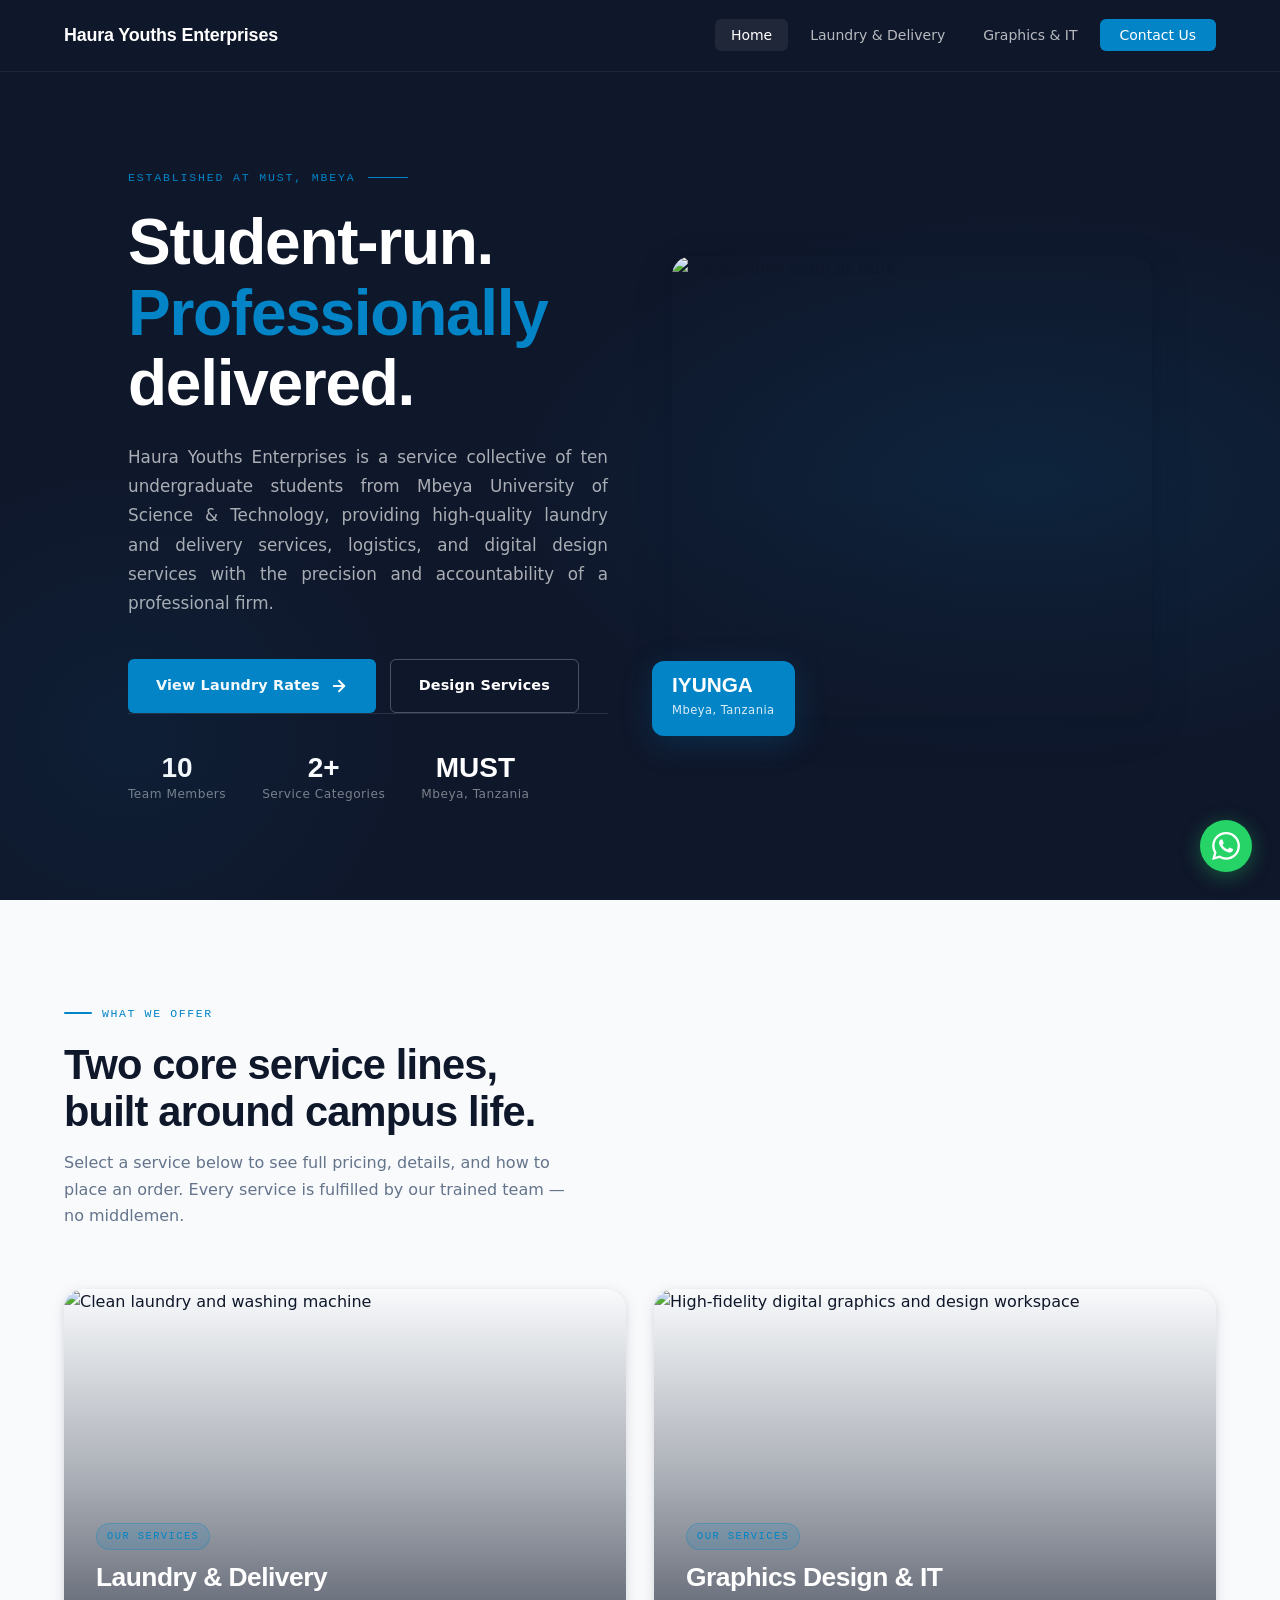
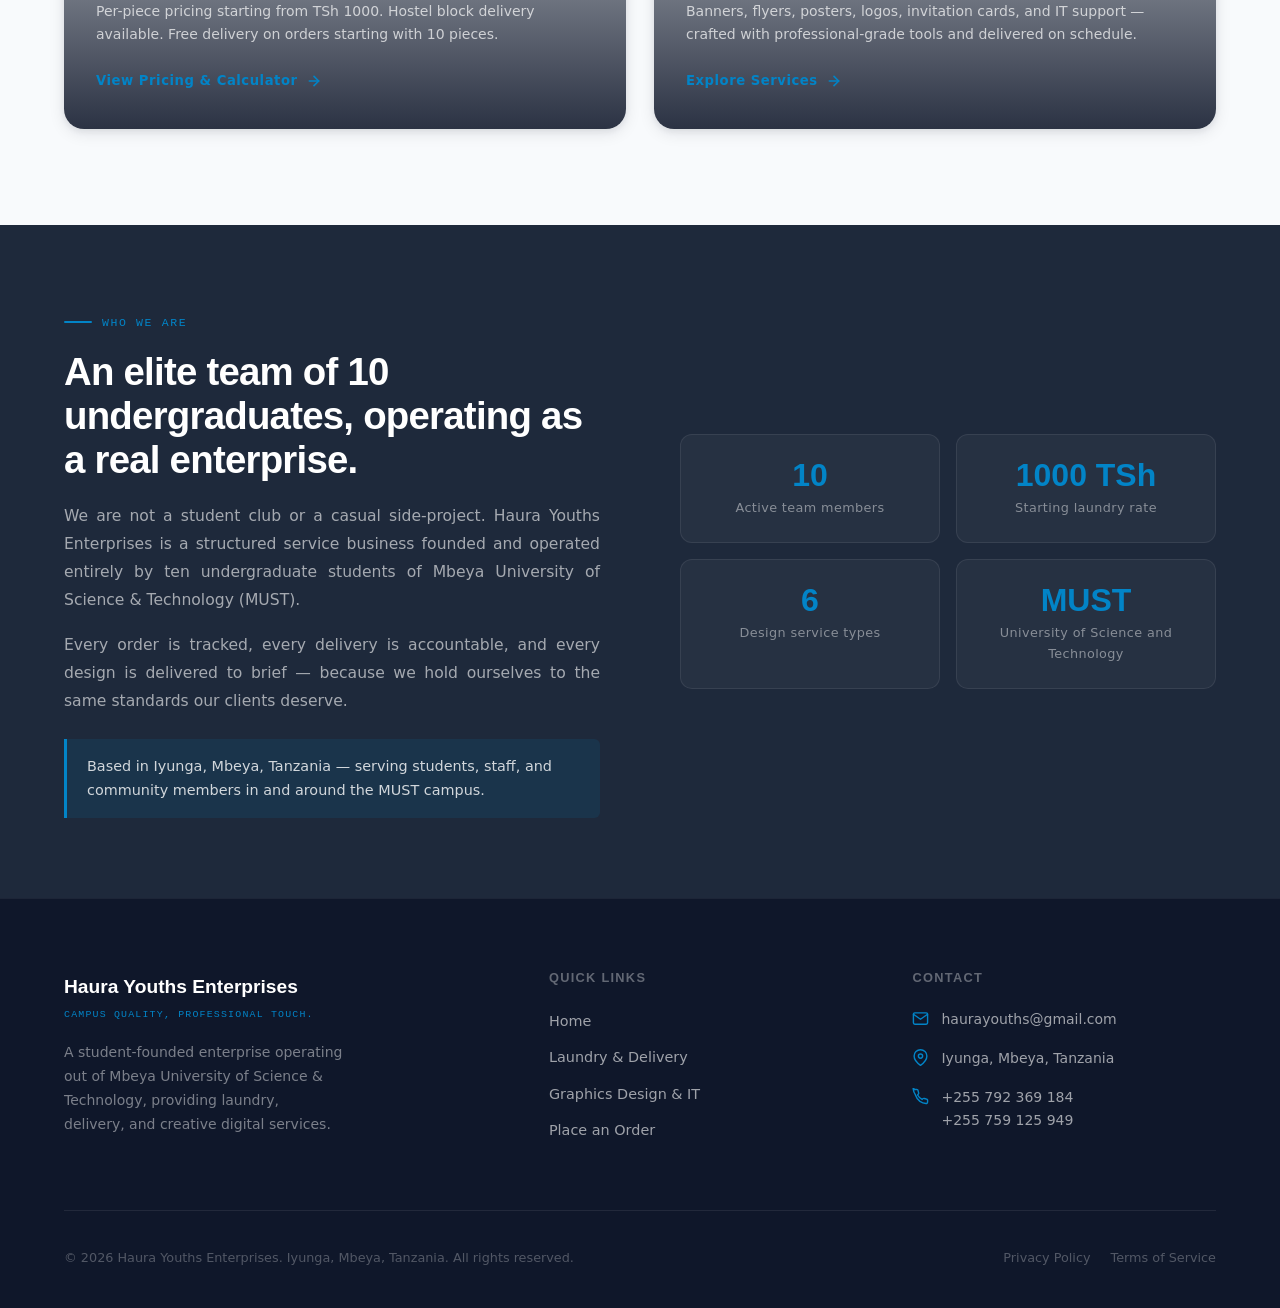
==== commit a3100358: "Merge pull request #2 from HimChana/main Update style.css/.start alignment" ====
--- a/index.html
+++ b/index.html
@@ -40,10 +40,10 @@
           <span class="accent">Professionally</span><br>
           delivered.
         </h1>
-        <p class="hero__desc">
-          Haura Youths Enterprises is a service collective of ten undergraduate students from Mbeya University of Science &amp; Technology, providing high-quality laundry and delivery services, logistics, and digital design services — with the precision and accountability of a professional firm.
+        <p class="hero__desc" style="text-align: justify;">
+          Haura Youths Enterprises is a service collective of ten undergraduate students from Mbeya University of Science &amp; Technology, providing high-quality laundry and delivery services, logistics, and digital design services  with the precision and accountability of a professional firm.
         </p>
-        <div style="display: flex; gap: 14px; flex-wrap: wrap;">
+        <div style="display: flex; text-align: justify; gap: 14px; flex-wrap: wrap;">
           <a href="laundry.html" class="btn btn--primary">
             View Laundry Rates
             <svg xmlns="http://www.w3.org/2000/svg" viewBox="0 0 24 24" fill="none" stroke="currentColor" stroke-width="2.5" stroke-linecap="round" stroke-linejoin="round"><line x1="5" y1="12" x2="19" y2="12"/><polyline points="12 5 19 12 12 19"/></svg>
@@ -149,10 +149,10 @@
       <div class="reveal">
         <p class="section-label">Who We Are</p>
         <h2 class="about-strip__title" id="about-title">An elite team of 10 undergraduates, operating as a real enterprise.</h2>
-        <p class="about-strip__text">
+        <p class="about-strip__text" style="text-align: justify;">
           We are not a student club or a casual side-project. Haura Youths Enterprises is a structured service business founded and operated entirely by ten undergraduate students of Mbeya University of Science &amp; Technology (MUST).
         </p>
-        <p class="about-strip__text">
+        <p class="about-strip__text" style="text-align: justify;">
           Every order is tracked, every delivery is accountable, and every design is delivered to brief — because we hold ourselves to the same standards our clients deserve.
         </p>
         <div class="about-strip__highlight">
@@ -162,20 +162,20 @@
 
       <div class="about-strip__grid reveal reveal-delay-2">
         <div class="about-stat-card">
-          <div class="about-stat-card__num">10</div>
-          <div class="about-stat-card__label">Active team members</div>
-        </div>
-        <div class="about-stat-card">
-          <div class="about-stat-card__num">TSh 1000</div>
-          <div class="about-stat-card__label">Starting laundry rate</div>
-        </div>
-        <div class="about-stat-card">
-          <div class="about-stat-card__num">6</div>
-          <div class="about-stat-card__label">Design service types</div>
-        </div>
-        <div class="about-stat-card">
-          <div class="about-stat-card__num">MUST</div>
-          <div class="about-stat-card__label">University of Science and Technology</div>
+          <div class="about-stat-card__num" style="text-align: center;">10</div>
+          <div class="about-stat-card__label" style="text-align: center;">Active team members</div>
+        </div>
+        <div class="about-stat-card">
+          <div class="about-stat-card__num" style="text-align: center;">1000 TSh</div>
+          <div class="about-stat-card__label" style="text-align: center;  ">Starting laundry rate</div>
+        </div>
+        <div class="about-stat-card">
+          <div class="about-stat-card__num" style="text-align: center;">6</div>
+          <div class="about-stat-card__label" style="text-align: center;">Design service types</div>
+        </div>
+        <div class="about-stat-card">
+          <div class="about-stat-card__num" style="text-align: center;">MUST</div>
+          <div class="about-stat-card__label" style="text-align: center;">University of Science and Technology</div>
         </div>
       </div>
     </div>
--- a/css/style.css
+++ b/css/style.css
@@ -323,6 +323,7 @@
   display: flex;
   flex-direction: column;
   gap: 2px;
+  align-items: center;
 }
 
 .stat__number {
@@ -839,7 +840,7 @@
 }
 
 .page-hero__inner {
-  max-width: 1280px;
+  max-width: 100%;
   margin: 0 auto;
 }
 
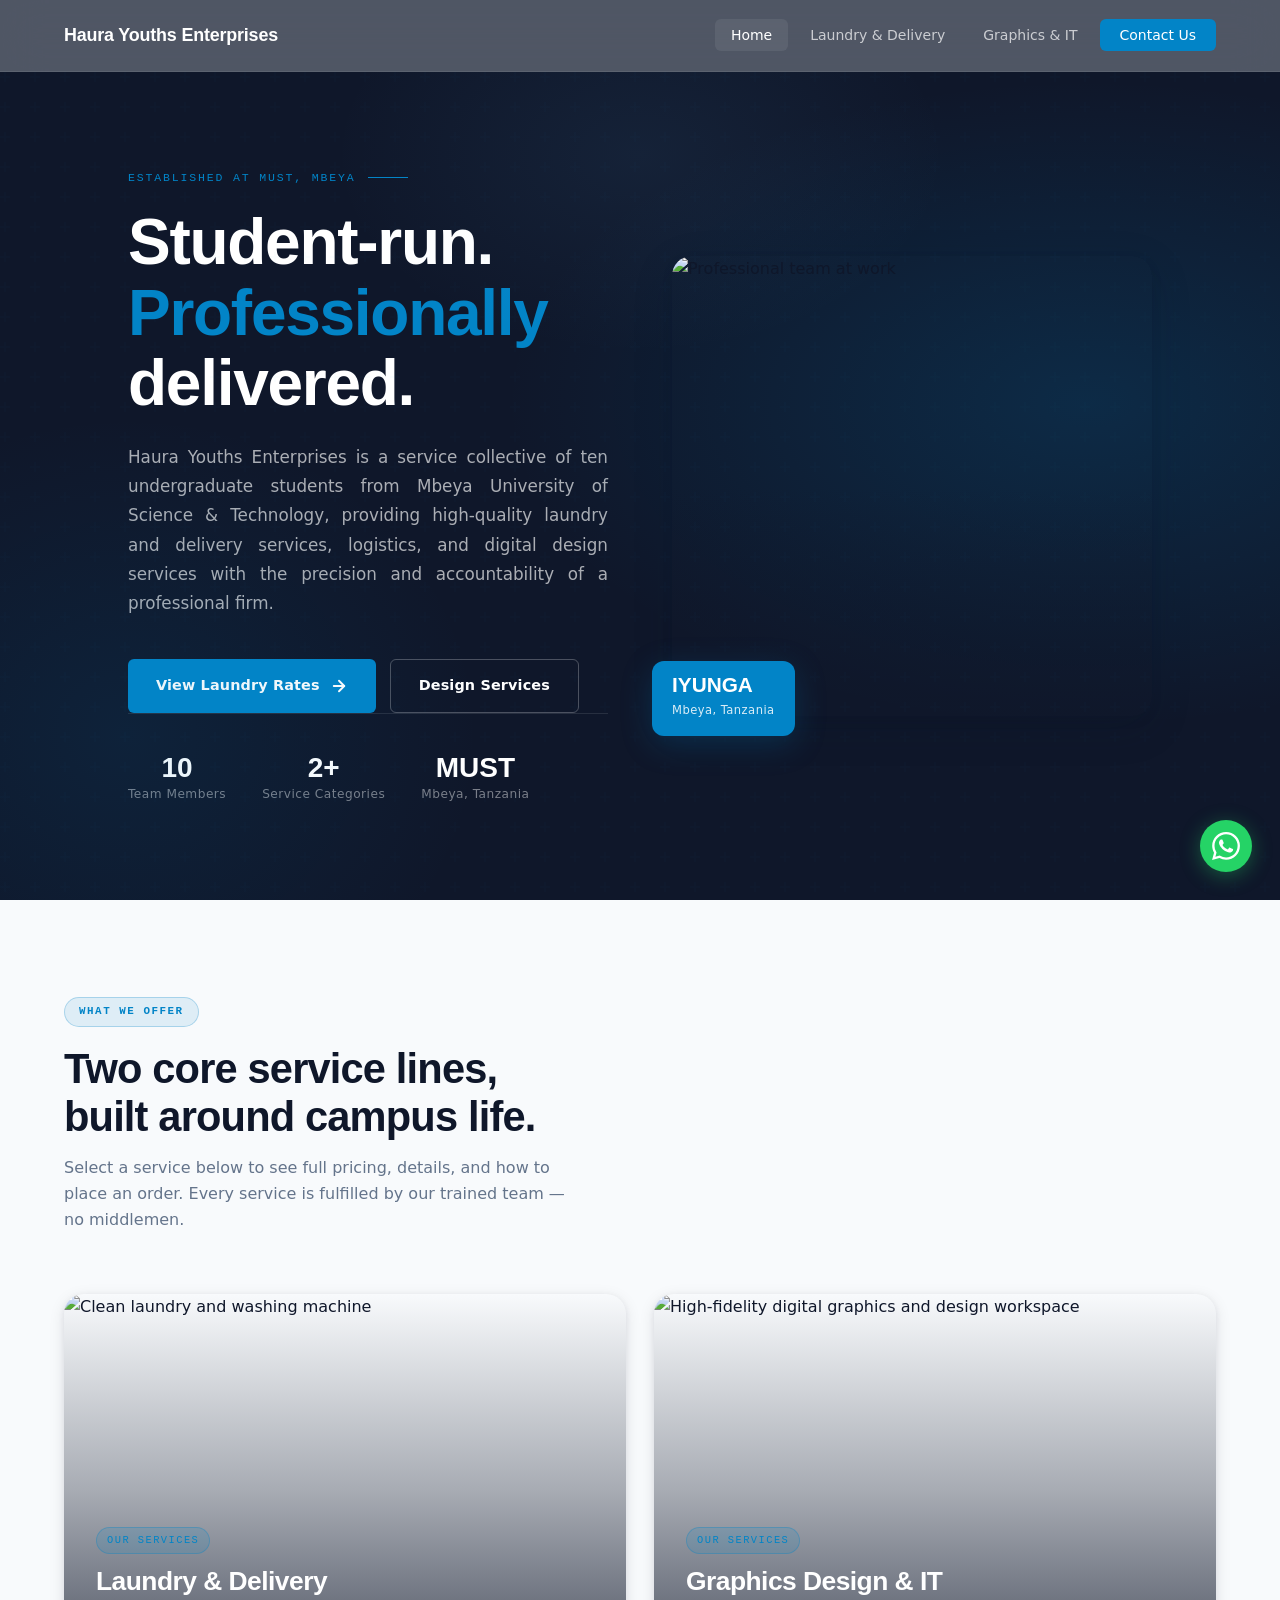
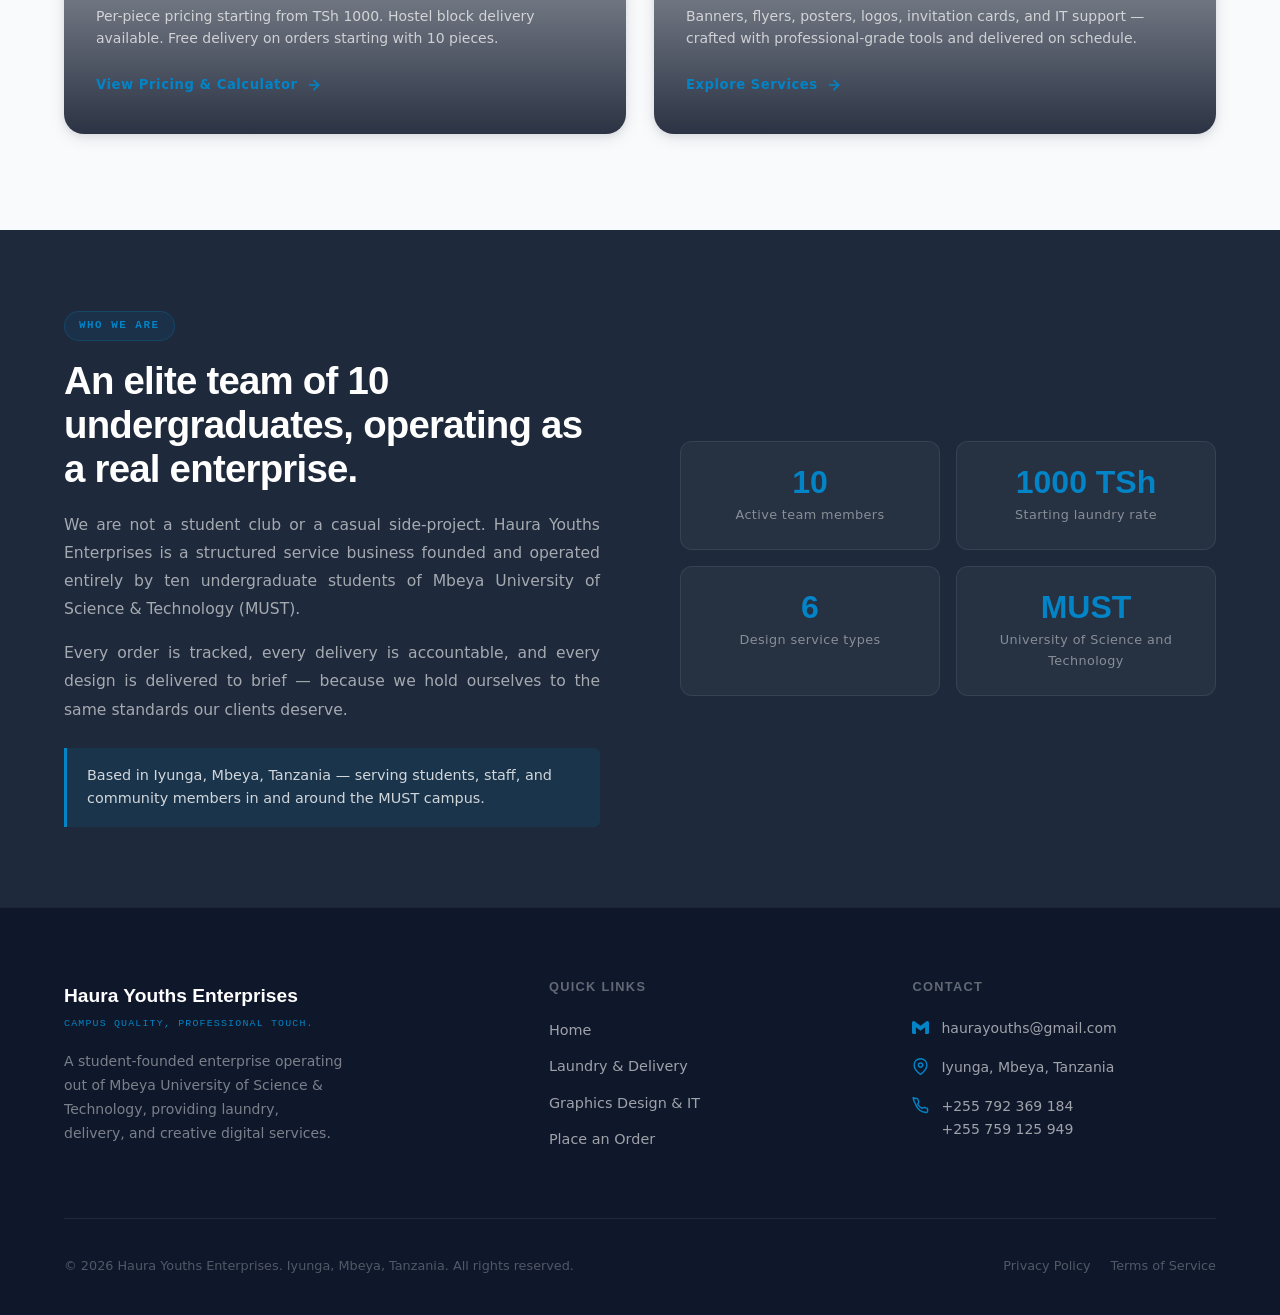
==== commit 59a974f5: "Add real images, glassmorphism backgrounds, Gmail icons, laundry image strip" ====
--- a/index.html
+++ b/index.html
@@ -210,7 +210,7 @@
           <h3 class="footer__col-title">Contact</h3>
 
           <div class="footer__contact-item">
-            <svg xmlns="http://www.w3.org/2000/svg" viewBox="0 0 24 24" fill="none" stroke="currentColor" stroke-width="2" stroke-linecap="round" stroke-linejoin="round"><path d="M4 4h16c1.1 0 2 .9 2 2v12c0 1.1-.9 2-2 2H4c-1.1 0-2-.9-2-2V6c0-1.1.9-2 2-2z"/><polyline points="22,6 12,13 2,6"/></svg>
+            <svg xmlns="http://www.w3.org/2000/svg" viewBox="0 0 24 24" width="17" height="17" style="flex-shrink:0;margin-top:2px"><path fill="#0284C7" d="M24 5.457v13.909c0 .904-.732 1.636-1.636 1.636h-3.819V11.73L12 16.64l-6.545-4.91v9.273H1.636A1.636 1.636 0 0 1 0 19.366V5.457c0-2.023 2.309-3.178 3.927-1.964L5.455 4.64 12 9.548l6.545-4.91 1.528-1.145C21.69 2.28 24 3.434 24 5.457z"/></svg>
             <a href="mailto:haurayouths@gmail.com">haurayouths@gmail.com</a>
           </div>
 
--- a/css/style.css
+++ b/css/style.css
@@ -89,24 +89,23 @@
 
 .section-label {
   font-family: var(--font-mono);
-  font-size: 0.72rem;
-  font-weight: 500;
+  font-size: 0.68rem;
+  font-weight: 600;
   letter-spacing: 0.14em;
   text-transform: uppercase;
   color: var(--color-accent);
   display: inline-flex;
   align-items: center;
-  gap: 10px;
+  gap: 0;
   margin-bottom: 18px;
+  background: rgba(2, 132, 199, 0.1);
+  border: 1px solid rgba(2, 132, 199, 0.25);
+  padding: 5px 14px;
+  border-radius: 100px;
 }
 
 .section-label::before {
-  content: '';
-  display: inline-block;
-  width: 28px;
-  height: 2px;
-  background: var(--color-accent);
-  border-radius: 2px;
+  display: none;
 }
 
 /* ============================================================
@@ -118,12 +117,13 @@
   top: 0;
   z-index: 100;
   height: var(--nav-h);
-  background: var(--color-primary);
-  border-bottom: 1px solid rgba(255, 255, 255, 0.06);
+  background: rgba(15, 23, 42, 0.72);
+  border-bottom: 1px solid rgba(255, 255, 255, 0.08);
   display: flex;
   align-items: center;
   padding: 0 5%;
-  backdrop-filter: blur(12px);
+  backdrop-filter: blur(20px);
+  -webkit-backdrop-filter: blur(20px);
 }
 
 .navbar__inner {
@@ -255,9 +255,19 @@
   position: absolute;
   inset: 0;
   background:
-    radial-gradient(ellipse 60% 50% at 80% 50%, rgba(2, 132, 199, 0.12) 0%, transparent 70%),
-    radial-gradient(ellipse 40% 60% at 10% 80%, rgba(2, 132, 199, 0.07) 0%, transparent 60%);
+    radial-gradient(ellipse 70% 60% at 85% 40%, rgba(2, 132, 199, 0.18) 0%, transparent 65%),
+    radial-gradient(ellipse 50% 70% at 10% 80%, rgba(2, 132, 199, 0.10) 0%, transparent 55%),
+    radial-gradient(ellipse 40% 40% at 50% 10%, rgba(99, 179, 237, 0.07) 0%, transparent 60%);
   pointer-events: none;
+}
+
+.hero::after {
+  content: '';
+  position: absolute;
+  inset: 0;
+  background: url("data:image/svg+xml,%3Csvg width='60' height='60' viewBox='0 0 60 60' xmlns='http://www.w3.org/2000/svg'%3E%3Cg fill='none' fill-rule='evenodd'%3E%3Cg fill='%230284C7' fill-opacity='0.03'%3E%3Cpath d='M36 34v-4h-2v4h-4v2h4v4h2v-4h4v-2h-4zm0-30V0h-2v4h-4v2h4v4h2V6h4V4h-4zM6 34v-4H4v4H0v2h4v4h2v-4h4v-2H6zM6 4V0H4v4H0v2h4v4h2V6h4V4H6z'/%3E%3C/g%3E%3C/g%3E%3C/svg%3E");
+  pointer-events: none;
+  opacity: 0.6;
 }
 
 .hero__grid {
@@ -1141,20 +1151,42 @@
 }
 
 .service-block__icon-wrap {
-  height: 180px;
+  height: 200px;
   background: var(--color-primary);
   display: flex;
   align-items: center;
   justify-content: center;
   position: relative;
   overflow: hidden;
+}
+
+.service-block__icon-wrap img {
+  width: 100%;
+  height: 100%;
+  object-fit: cover;
+  position: absolute;
+  inset: 0;
+  transition: transform 0.55s cubic-bezier(0.4,0,0.2,1);
+}
+
+.service-block:hover .service-block__icon-wrap img {
+  transform: scale(1.07);
 }
 
 .service-block__icon-wrap::before {
   content: '';
   position: absolute;
   inset: 0;
+  background: linear-gradient(180deg, rgba(15,23,42,0.2) 0%, rgba(15,23,42,0.55) 100%);
+  z-index: 1;
+}
+
+.service-block__icon-wrap::after {
+  content: '';
+  position: absolute;
+  inset: 0;
   background: radial-gradient(ellipse 70% 70% at 50% 50%, rgba(2, 132, 199, 0.14) 0%, transparent 70%);
+  z-index: 1;
 }
 
 .service-block__icon {
@@ -1162,7 +1194,7 @@
   height: 64px;
   color: var(--color-accent);
   position: relative;
-  z-index: 1;
+  z-index: 2;
   opacity: 0.9;
   transition: transform var(--transition), opacity var(--transition);
 }
@@ -1312,7 +1344,7 @@
    RESPONSIVE
    ============================================================ */
 
-@media (max-width: 1024px) {
+@media (max-width: 768px) {
   .hero__grid {
     grid-template-columns: 1fr;
     gap: 48px;
@@ -1334,6 +1366,9 @@
     gap: 40px;
   }
   .pricing-grid {
+    display:flex;
+    align-items: stretch;
+    gap: 32px;
     grid-template-columns: 1fr;
   }
   .process-steps {
@@ -1369,6 +1404,10 @@
 
   .navbar__links.open {
     display: flex;
+    background: rgba(15, 23, 42, 0.85);
+    backdrop-filter: blur(20px);
+    -webkit-backdrop-filter: blur(20px);
+    border-bottom: 1px solid rgba(255, 255, 255, 0.08);
   }
 
   .navbar__links a {
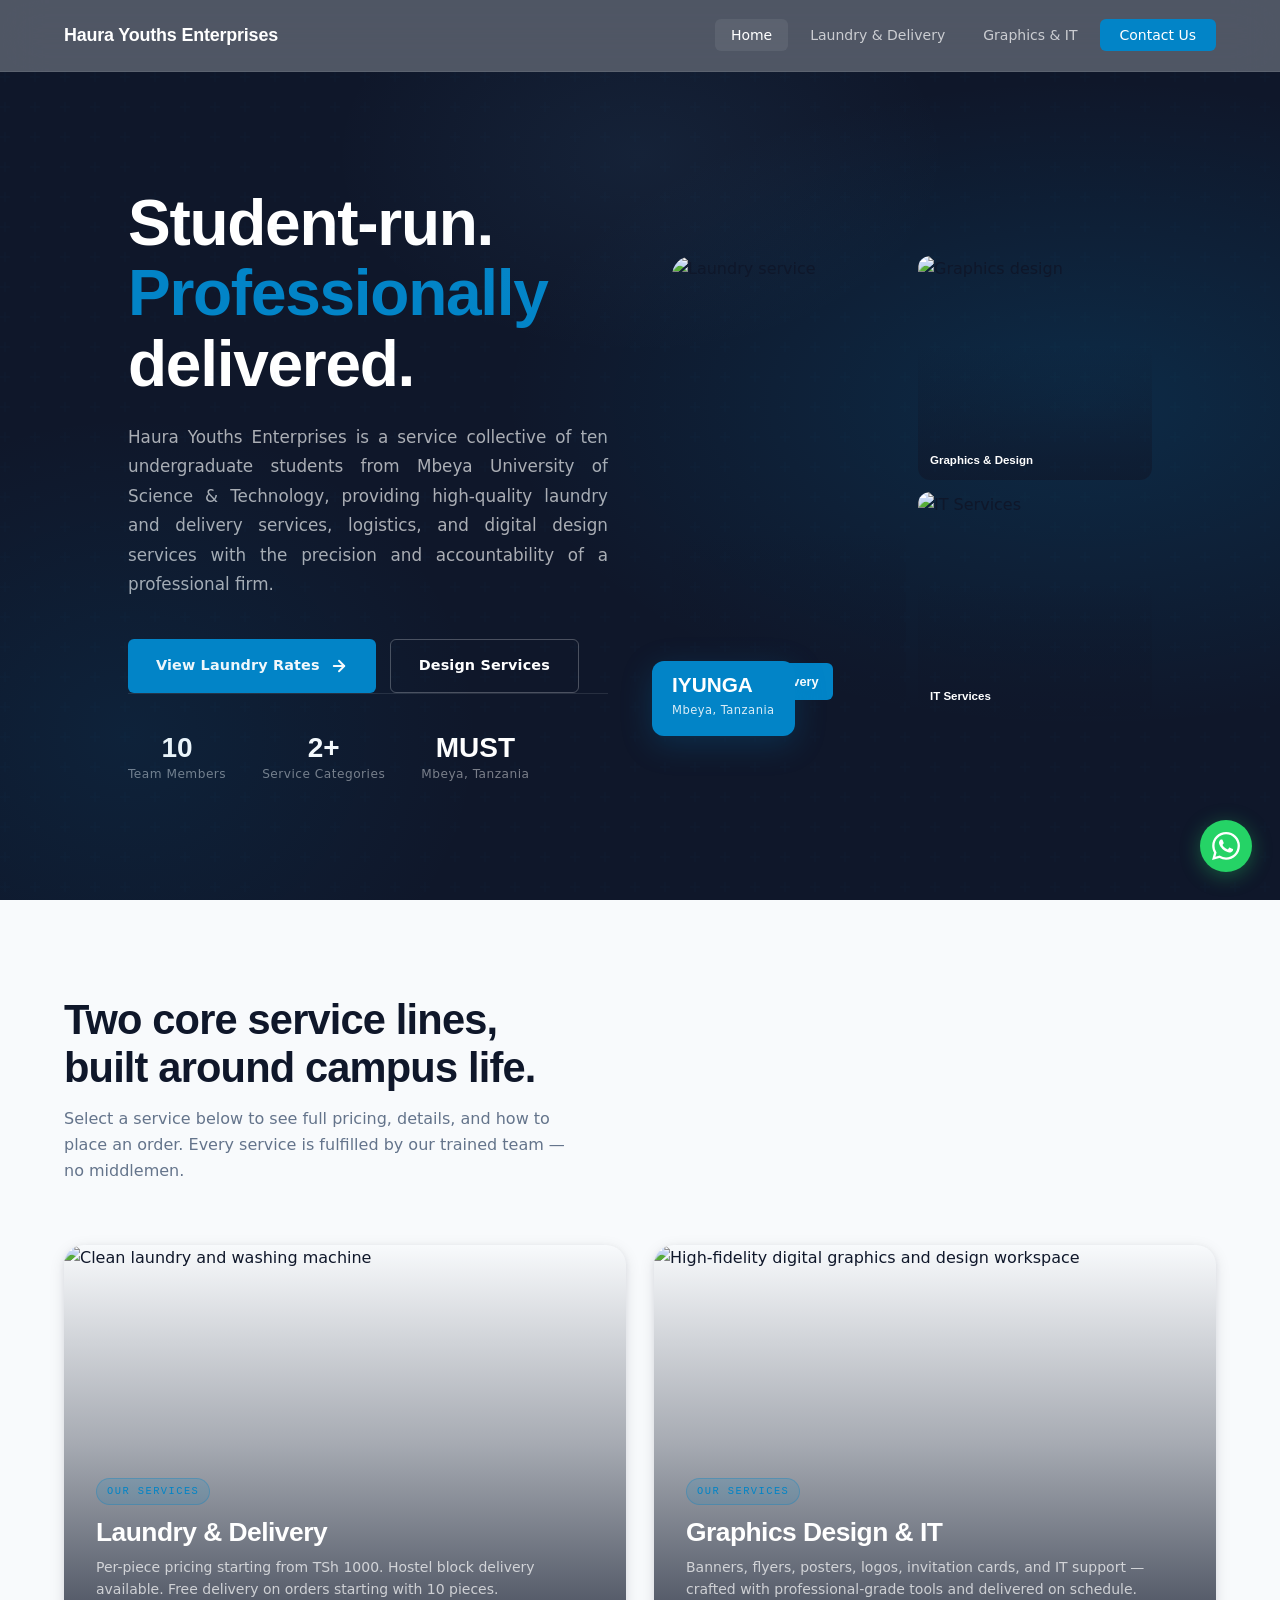
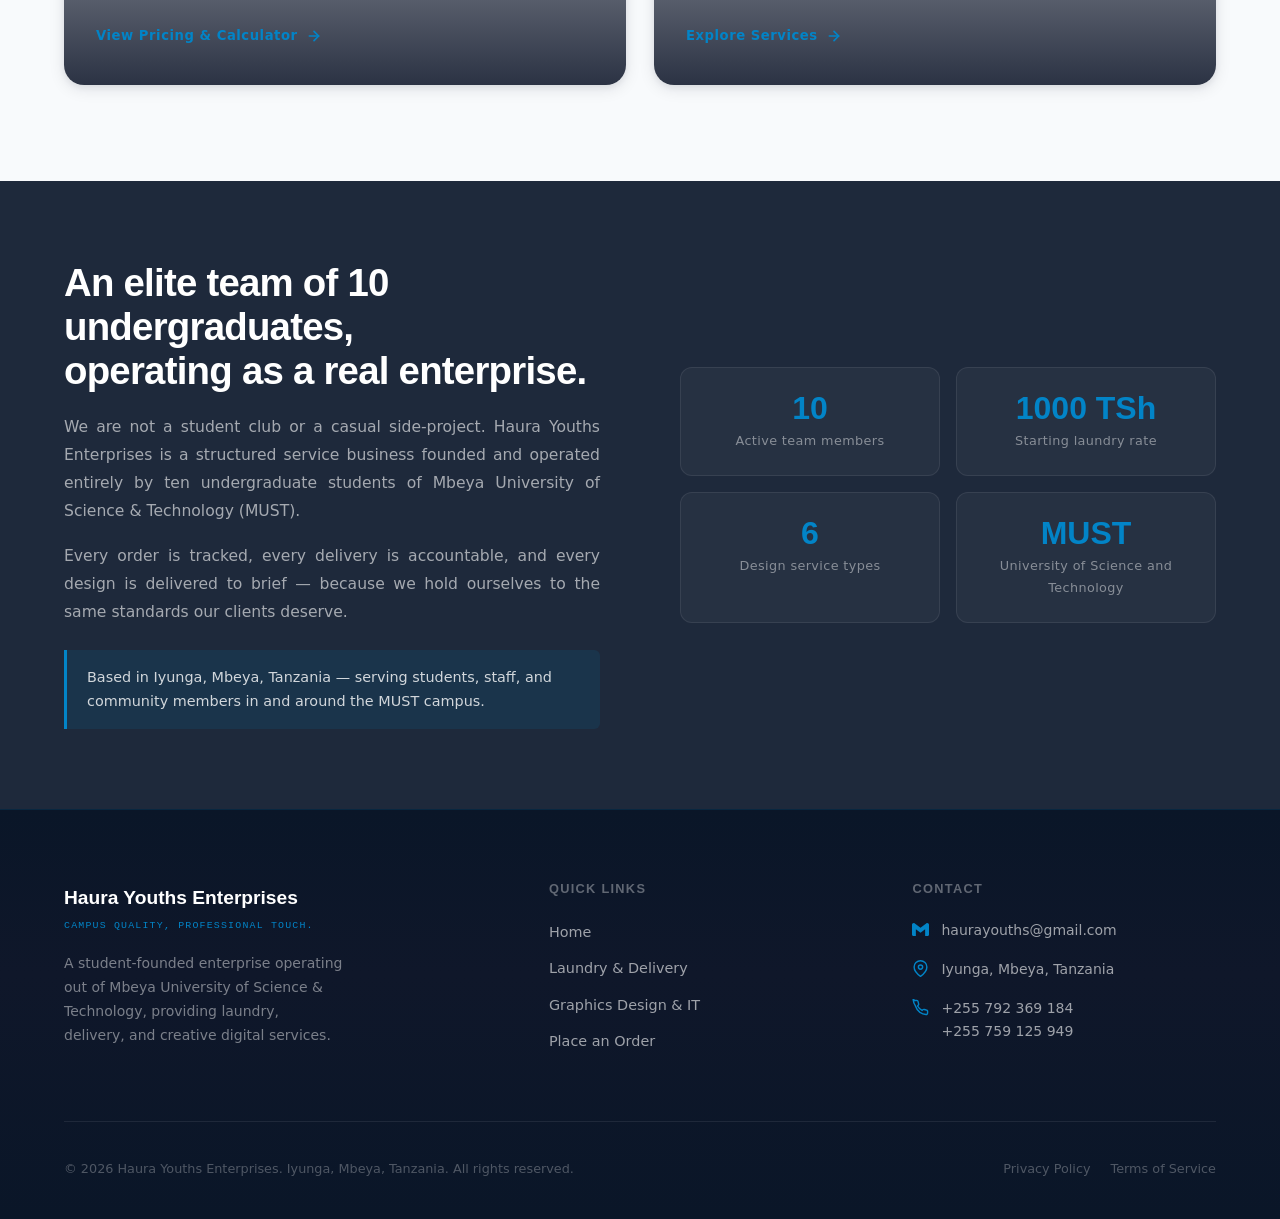
==== commit 88f7d405: "Remove section labels, enhance hero images grid, footer gradient" ====
--- a/index.html
+++ b/index.html
@@ -34,7 +34,6 @@
   <section class="hero" aria-labelledby="hero-title">
     <div class="hero__grid">
       <div class="hero__copy">
-        <p class="hero__eyebrow">Established at MUST, Mbeya</p>
         <h1 class="hero__title" id="hero-title">
           Student-run.<br>
           <span class="accent">Professionally</span><br>
@@ -70,13 +69,22 @@
       </div>
 
       <div class="hero__visual">
-        <div class="hero__img-wrap">
-          <img
-            src="https://images.unsplash.com/photo-1545173168-9f1947eebb7f?w=800&q=80"
-            alt="Professional team at work"
-            loading="eager"
-          />
-          <div class="hero__img-overlay"></div>
+        <div style="display:grid; grid-template-columns:1fr 1fr; grid-template-rows: 1fr 1fr; gap:12px; height:460px;">
+          <div style="grid-row: span 2; border-radius:var(--radius-lg); overflow:hidden; position:relative;">
+            <img src="https://images.unsplash.com/photo-1582735689369-4fe89db7114c?w=700&q=80" alt="Laundry service" style="width:100%;height:100%;object-fit:cover;transition:transform 0.5s ease;"/>
+            <div style="position:absolute;inset:0;background:linear-gradient(180deg,transparent 60%,rgba(15,23,42,0.7) 100%);border-radius:var(--radius-lg);"></div>
+            <div style="position:absolute;bottom:16px;left:16px;background:var(--color-accent);color:#fff;padding:8px 14px;border-radius:var(--radius-sm);font-family:var(--font-display);font-size:0.8rem;font-weight:700;">Laundry &amp; Delivery</div>
+          </div>
+          <div style="border-radius:var(--radius-md); overflow:hidden; position:relative;">
+            <img src="https://images.unsplash.com/photo-1626785774625-ddcddc3445e9?w=500&q=80" alt="Graphics design" style="width:100%;height:100%;object-fit:cover;transition:transform 0.5s ease;"/>
+            <div style="position:absolute;inset:0;background:linear-gradient(180deg,transparent 40%,rgba(15,23,42,0.65) 100%);"></div>
+            <div style="position:absolute;bottom:10px;left:12px;color:#fff;font-family:var(--font-display);font-size:0.72rem;font-weight:700;">Graphics &amp; Design</div>
+          </div>
+          <div style="border-radius:var(--radius-md); overflow:hidden; position:relative;">
+            <img src="https://images.unsplash.com/photo-1518770660439-4636190af475?w=500&q=80" alt="IT Services" style="width:100%;height:100%;object-fit:cover;transition:transform 0.5s ease;"/>
+            <div style="position:absolute;inset:0;background:linear-gradient(180deg,transparent 40%,rgba(15,23,42,0.65) 100%);"></div>
+            <div style="position:absolute;bottom:10px;left:12px;color:#fff;font-family:var(--font-display);font-size:0.72rem;font-weight:700;">IT Services</div>
+          </div>
         </div>
         <div class="hero__badge">
           <span class="badge-main">IYUNGA</span>
@@ -89,7 +97,6 @@
   <!-- SERVICES GRID -->
   <section class="services" aria-labelledby="services-title">
     <div class="services__header reveal">
-      <p class="section-label">What We Offer</p>
       <h2 class="services__title" id="services-title">Two core service lines,<br>built around campus life.</h2>
       <p class="services__subtitle">
         Select a service below to see full pricing, details, and how to place an order. Every service is fulfilled by our trained team — no middlemen.
@@ -147,8 +154,7 @@
   <section class="about-strip" aria-labelledby="about-title">
     <div class="about-strip__inner">
       <div class="reveal">
-        <p class="section-label">Who We Are</p>
-        <h2 class="about-strip__title" id="about-title">An elite team of 10 undergraduates, operating as a real enterprise.</h2>
+        <h2 class="about-strip__title" id="about-title">An elite team of 10 undergraduates,<br>operating as a real enterprise.</h2>
         <p class="about-strip__text" style="text-align: justify;">
           We are not a student club or a casual side-project. Haura Youths Enterprises is a structured service business founded and operated entirely by ten undergraduate students of Mbeya University of Science &amp; Technology (MUST).
         </p>
@@ -182,7 +188,7 @@
   </section>
 
   <!-- FOOTER / CONTACT -->
-  <footer class="footer" role="contentinfo">
+  <footer class="footer" role="contentinfo" style="background: linear-gradient(180deg, #0a1628 0%, #0F172A 40%, #0a1628 100%); border-top: 1px solid rgba(2,132,199,0.15);">
     <div class="footer__inner">
       <div class="footer__top">
         <!-- Brand -->
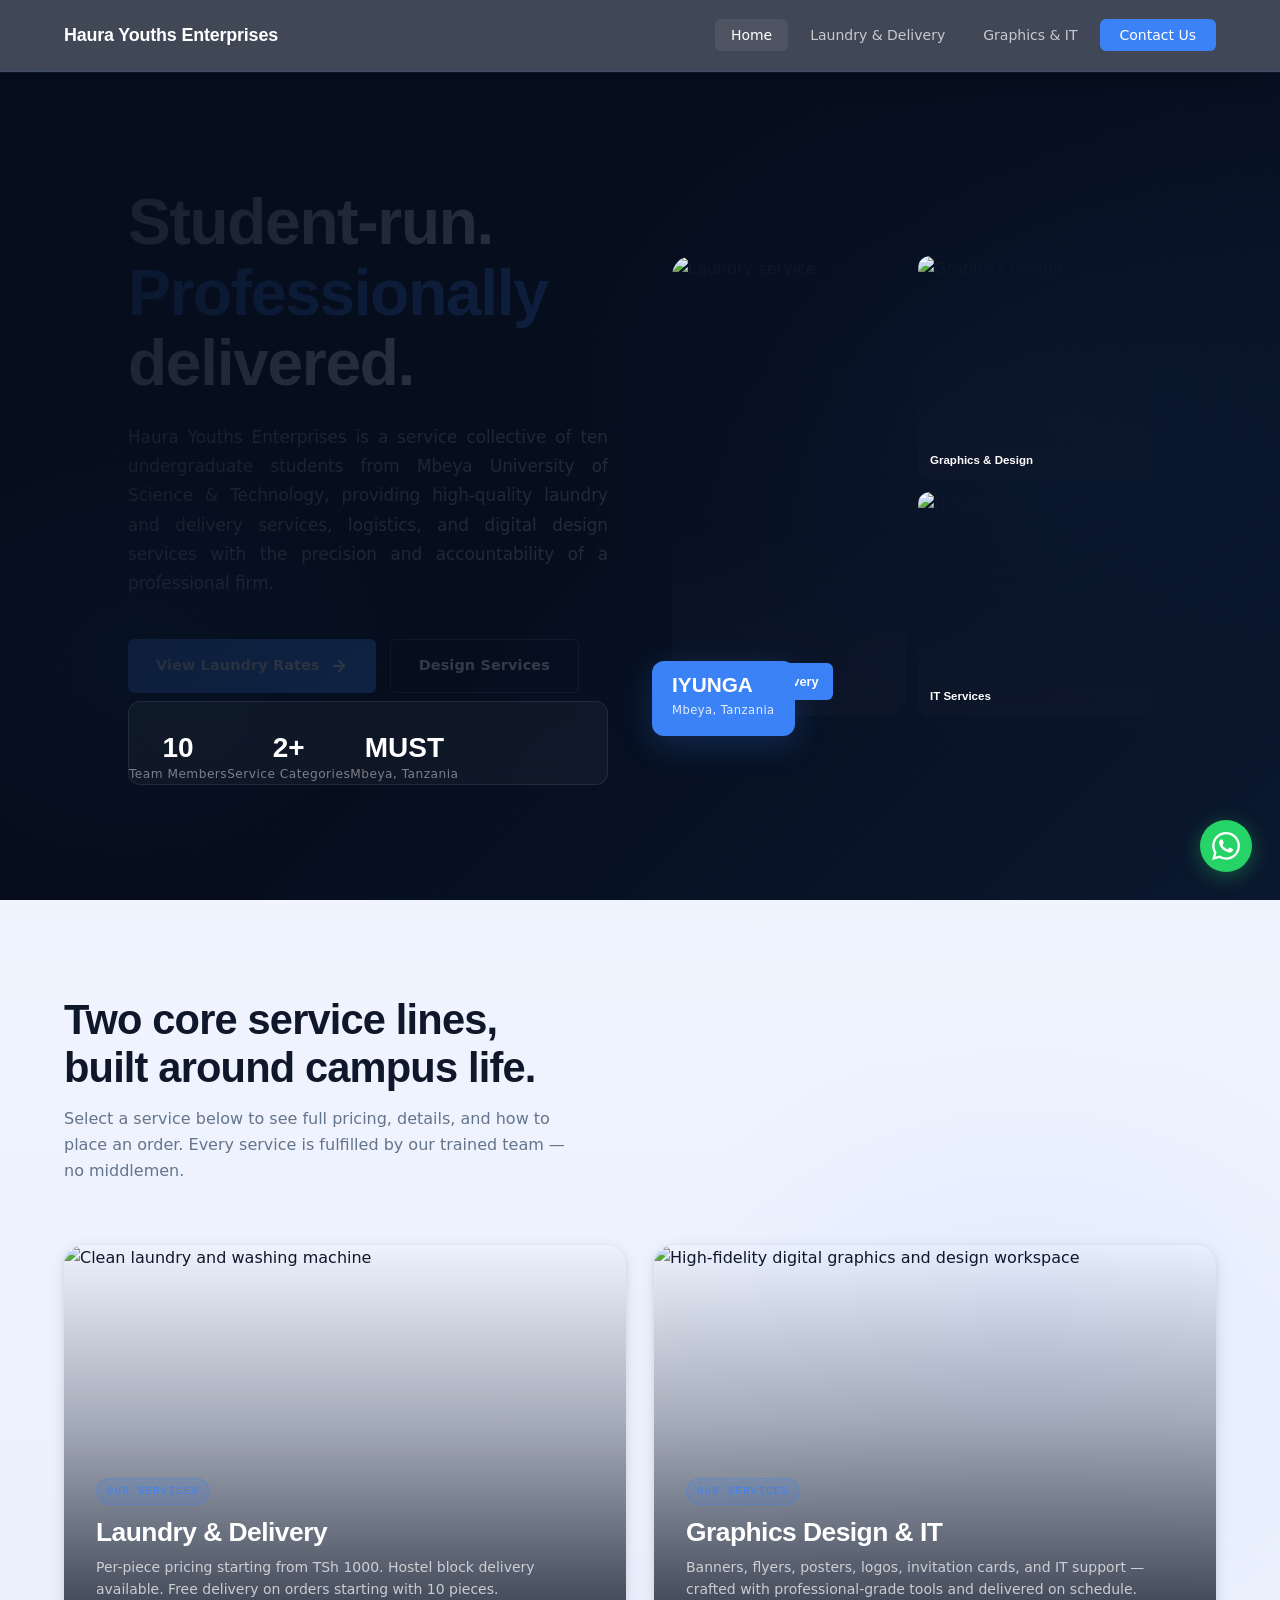
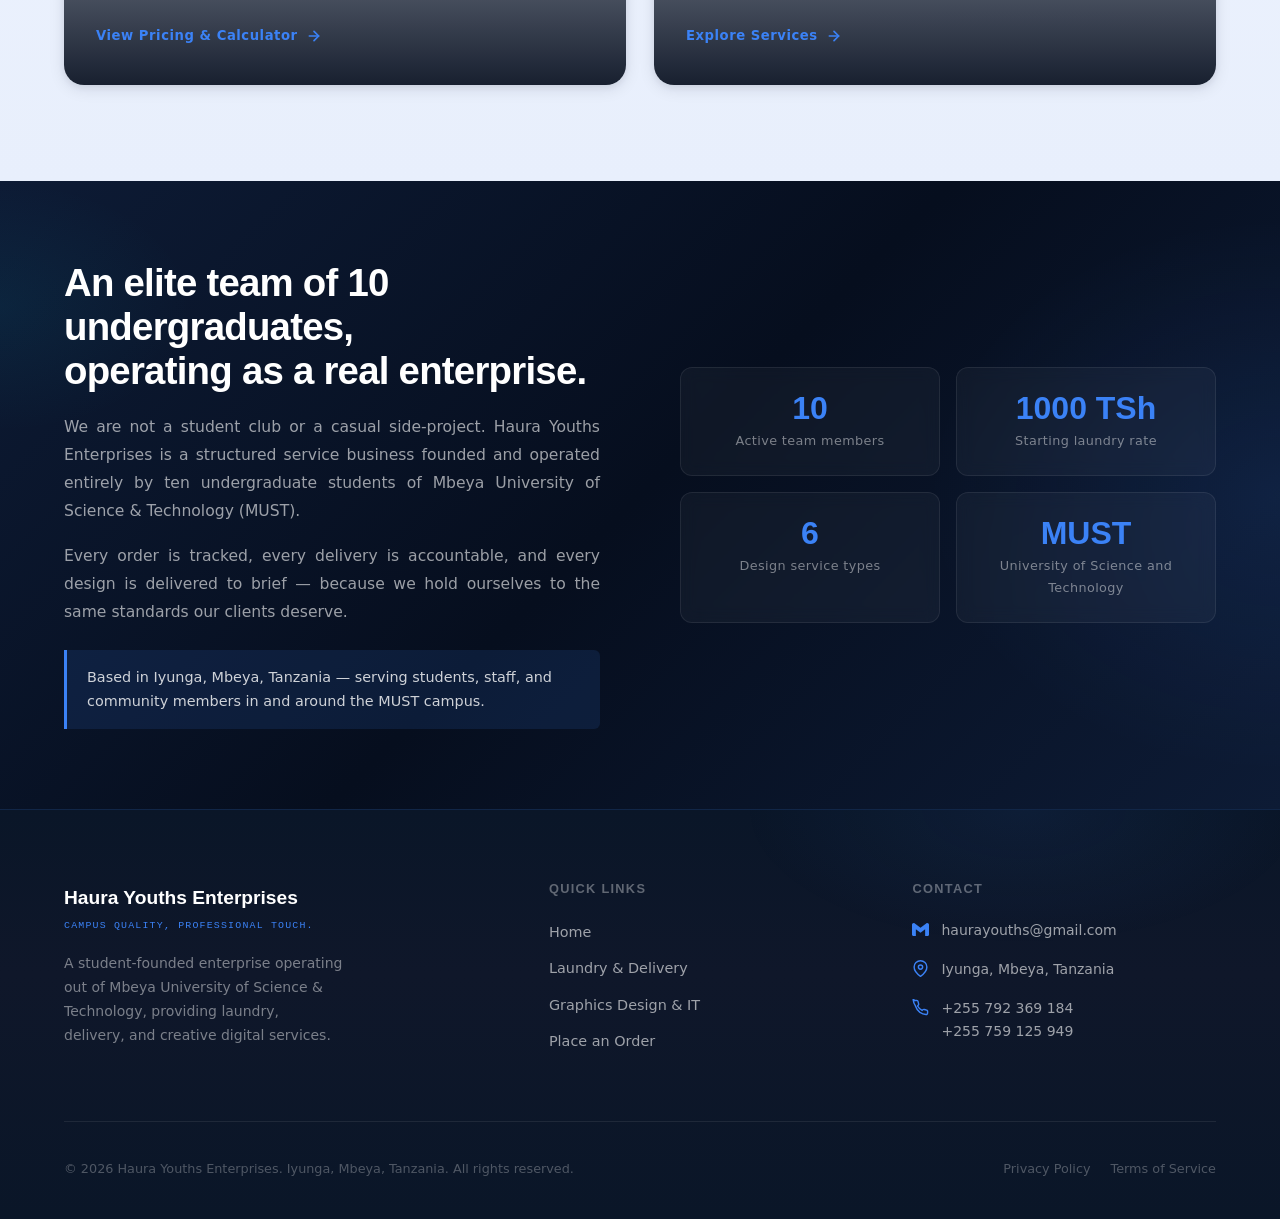
==== commit bc2749d9: "Full redesign: new color palette, glassmorphism hero, mesh gradients, premium footer" ====
--- a/index.html
+++ b/index.html
@@ -188,7 +188,7 @@
   </section>
 
   <!-- FOOTER / CONTACT -->
-  <footer class="footer" role="contentinfo" style="background: linear-gradient(180deg, #0a1628 0%, #0F172A 40%, #0a1628 100%); border-top: 1px solid rgba(2,132,199,0.15);">
+  <footer class="footer" role="contentinfo" style="background: linear-gradient(180deg, #0a1628 0%, #0F172A 40%, #0a1628 100%); border-top: 1px solid rgba(59, 130, 246,0.15);">
     <div class="footer__inner">
       <div class="footer__top">
         <!-- Brand -->
@@ -216,7 +216,7 @@
           <h3 class="footer__col-title">Contact</h3>
 
           <div class="footer__contact-item">
-            <svg xmlns="http://www.w3.org/2000/svg" viewBox="0 0 24 24" width="17" height="17" style="flex-shrink:0;margin-top:2px"><path fill="#0284C7" d="M24 5.457v13.909c0 .904-.732 1.636-1.636 1.636h-3.819V11.73L12 16.64l-6.545-4.91v9.273H1.636A1.636 1.636 0 0 1 0 19.366V5.457c0-2.023 2.309-3.178 3.927-1.964L5.455 4.64 12 9.548l6.545-4.91 1.528-1.145C21.69 2.28 24 3.434 24 5.457z"/></svg>
+            <svg xmlns="http://www.w3.org/2000/svg" viewBox="0 0 24 24" width="17" height="17" style="flex-shrink:0;margin-top:2px"><path fill="#3B82F6" d="M24 5.457v13.909c0 .904-.732 1.636-1.636 1.636h-3.819V11.73L12 16.64l-6.545-4.91v9.273H1.636A1.636 1.636 0 0 1 0 19.366V5.457c0-2.023 2.309-3.178 3.927-1.964L5.455 4.64 12 9.548l6.545-4.91 1.528-1.145C21.69 2.28 24 3.434 24 5.457z"/></svg>
             <a href="mailto:haurayouths@gmail.com">haurayouths@gmail.com</a>
           </div>
 
--- a/css/style.css
+++ b/css/style.css
@@ -5,14 +5,17 @@
 
 /* --- Variables --- */
 :root {
-  --color-primary: #0F172A;
-  --color-primary-light: #1E293B;
-  --color-primary-mid: #334155;
-  --color-secondary: #F8FAFC;
-  --color-secondary-dark: #E2E8F0;
-  --color-accent: #0284C7;
-  --color-accent-dark: #0369A1;
-  --color-accent-glow: rgba(2, 132, 199, 0.15);
+  --color-primary: #060E1E;
+  --color-primary-light: #0D1B35;
+  --color-primary-mid: #1A2F52;
+  --color-secondary: #F0F4FF;
+  --color-secondary-dark: #DDE6F5;
+  --color-accent: #3B82F6;
+  --color-accent-dark: #1D4ED8;
+  --color-accent-glow: rgba(59, 130, 246, 0.18);
+  --color-accent-2: #06B6D4;
+  --color-glass: rgba(255, 255, 255, 0.04);
+  --color-glass-border: rgba(255, 255, 255, 0.09);
   --color-text-main: #0F172A;
   --color-text-muted: #64748B;
   --color-text-light: #94A3B8;
@@ -27,7 +30,7 @@
   --shadow-sm: 0 1px 3px rgba(15, 23, 42, 0.08), 0 1px 2px rgba(15, 23, 42, 0.06);
   --shadow-md: 0 4px 16px rgba(15, 23, 42, 0.10), 0 2px 6px rgba(15, 23, 42, 0.07);
   --shadow-lg: 0 12px 40px rgba(15, 23, 42, 0.16), 0 4px 12px rgba(15, 23, 42, 0.08);
-  --shadow-accent: 0 8px 32px rgba(2, 132, 199, 0.22);
+  --shadow-accent: 0 8px 32px rgba(59, 130, 246, 0.22);
 
   --radius-sm: 6px;
   --radius-md: 12px;
@@ -98,8 +101,8 @@
   align-items: center;
   gap: 0;
   margin-bottom: 18px;
-  background: rgba(2, 132, 199, 0.1);
-  border: 1px solid rgba(2, 132, 199, 0.25);
+  background: rgba(59, 130, 246, 0.1);
+  border: 1px solid rgba(59, 130, 246, 0.25);
   padding: 5px 14px;
   border-radius: 100px;
 }
@@ -117,13 +120,14 @@
   top: 0;
   z-index: 100;
   height: var(--nav-h);
-  background: rgba(15, 23, 42, 0.72);
-  border-bottom: 1px solid rgba(255, 255, 255, 0.08);
+  background: rgba(6, 14, 30, 0.75);
+  border-bottom: 1px solid rgba(59, 130, 246, 0.12);
   display: flex;
   align-items: center;
   padding: 0 5%;
-  backdrop-filter: blur(20px);
-  -webkit-backdrop-filter: blur(20px);
+  backdrop-filter: blur(24px);
+  -webkit-backdrop-filter: blur(24px);
+  box-shadow: 0 1px 0 rgba(59,130,246,0.08), 0 4px 20px rgba(0,0,0,0.3);
 }
 
 .navbar__inner {
@@ -242,6 +246,10 @@
 
 .hero {
   background: var(--color-primary);
+  background-image:
+    url('https://images.unsplash.com/photo-1451187580459-43490279c0fa?w=1600&q=60');
+  background-size: cover;
+  background-position: center;
   padding: 0 5%;
   min-height: calc(100vh - var(--nav-h));
   display: flex;
@@ -255,9 +263,9 @@
   position: absolute;
   inset: 0;
   background:
-    radial-gradient(ellipse 70% 60% at 85% 40%, rgba(2, 132, 199, 0.18) 0%, transparent 65%),
-    radial-gradient(ellipse 50% 70% at 10% 80%, rgba(2, 132, 199, 0.10) 0%, transparent 55%),
-    radial-gradient(ellipse 40% 40% at 50% 10%, rgba(99, 179, 237, 0.07) 0%, transparent 60%);
+    linear-gradient(135deg, rgba(6,14,30,0.96) 0%, rgba(6,14,30,0.82) 50%, rgba(13,27,53,0.75) 100%),
+    radial-gradient(ellipse 60% 70% at 80% 40%, rgba(59,130,246,0.22) 0%, transparent 60%),
+    radial-gradient(ellipse 40% 50% at 10% 70%, rgba(6,182,212,0.12) 0%, transparent 55%);
   pointer-events: none;
 }
 
@@ -265,9 +273,9 @@
   content: '';
   position: absolute;
   inset: 0;
-  background: url("data:image/svg+xml,%3Csvg width='60' height='60' viewBox='0 0 60 60' xmlns='http://www.w3.org/2000/svg'%3E%3Cg fill='none' fill-rule='evenodd'%3E%3Cg fill='%230284C7' fill-opacity='0.03'%3E%3Cpath d='M36 34v-4h-2v4h-4v2h4v4h2v-4h4v-2h-4zm0-30V0h-2v4h-4v2h4v4h2V6h4V4h-4zM6 34v-4H4v4H0v2h4v4h2v-4h4v-2H6zM6 4V0H4v4H0v2h4v4h2V6h4V4H6z'/%3E%3C/g%3E%3C/g%3E%3C/svg%3E");
+  background: url("data:image/svg+xml,%3Csvg width='80' height='80' viewBox='0 0 80 80' xmlns='http://www.w3.org/2000/svg'%3E%3Cg fill='none' fill-rule='evenodd'%3E%3Cg fill='%233B82F6' fill-opacity='0.03'%3E%3Cpath d='M40 40h-2v-2h2v2zm0-20h-2v-2h2v2zm0 40h-2v-2h2v2zm20-20h-2v-2h2v2zm-40 0h-2v-2h2v2z'/%3E%3C/g%3E%3C/g%3E%3C/svg%3E");
   pointer-events: none;
-  opacity: 0.6;
+  opacity: 0.8;
 }
 
 .hero__grid {
@@ -324,9 +332,14 @@
 
 .hero__stats {
   display: flex;
-  gap: 36px;
-  padding-top: 40px;
-  border-top: 1px solid rgba(255, 255, 255, 0.1);
+  gap: 0;
+  padding-top: 32px;
+  margin-top: 8px;
+  background: rgba(255,255,255,0.04);
+  border: 1px solid rgba(255,255,255,0.08);
+  border-radius: var(--radius-md);
+  backdrop-filter: blur(12px);
+  overflow: hidden;
 }
 
 .stat {
@@ -491,8 +504,16 @@
    ============================================================ */
 
 .services {
-  background: var(--color-secondary);
+  background: linear-gradient(180deg, #F0F4FF 0%, #E8EFFC 100%);
   padding: 96px 5%;
+  position: relative;
+}
+.services::before {
+  content: '';
+  position: absolute;
+  inset: 0;
+  background: radial-gradient(ellipse 50% 60% at 80% 50%, rgba(59,130,246,0.06) 0%, transparent 60%);
+  pointer-events: none;
 }
 
 .services__header {
@@ -534,7 +555,7 @@
 
 .service-card:hover {
   transform: translateY(-6px) scale(1.01);
-  box-shadow: var(--shadow-lg), 0 0 0 3px rgba(2, 132, 199, 0.18);
+  box-shadow: var(--shadow-lg), 0 0 0 3px rgba(59, 130, 246, 0.18);
 }
 
 .service-card__img {
@@ -553,9 +574,9 @@
   inset: 0;
   background: linear-gradient(
     180deg,
-    rgba(15, 23, 42, 0.0) 0%,
-    rgba(15, 23, 42, 0.35) 45%,
-    rgba(15, 23, 42, 0.88) 100%
+    rgba(6, 14, 30, 0.0) 0%,
+    rgba(6, 14, 30, 0.30) 40%,
+    rgba(6, 14, 30, 0.92) 100%
   );
   transition: background var(--transition);
 }
@@ -563,9 +584,9 @@
 .service-card:hover .service-card__overlay {
   background: linear-gradient(
     180deg,
-    rgba(15, 23, 42, 0.05) 0%,
-    rgba(15, 23, 42, 0.45) 40%,
-    rgba(15, 23, 42, 0.92) 100%
+    rgba(6, 14, 30, 0.05) 0%,
+    rgba(6, 14, 30, 0.42) 35%,
+    rgba(6, 14, 30, 0.94) 100%
   );
 }
 
@@ -584,8 +605,8 @@
   letter-spacing: 0.14em;
   text-transform: uppercase;
   color: var(--color-accent);
-  background: rgba(2, 132, 199, 0.15);
-  border: 1px solid rgba(2, 132, 199, 0.3);
+  background: rgba(59, 130, 246, 0.15);
+  border: 1px solid rgba(59, 130, 246, 0.3);
   padding: 4px 10px;
   border-radius: 100px;
   display: inline-block;
@@ -632,8 +653,19 @@
    ============================================================ */
 
 .about-strip {
-  background: var(--color-primary-light);
+  background: linear-gradient(135deg, #0D1B35 0%, #060E1E 50%, #0D1B35 100%);
   padding: 80px 5%;
+  position: relative;
+  overflow: hidden;
+}
+.about-strip::before {
+  content: '';
+  position: absolute;
+  inset: 0;
+  background:
+    radial-gradient(ellipse 50% 80% at 100% 50%, rgba(59,130,246,0.1) 0%, transparent 55%),
+    radial-gradient(ellipse 30% 40% at 0% 20%, rgba(6,182,212,0.07) 0%, transparent 50%);
+  pointer-events: none;
 }
 
 .about-strip__inner {
@@ -660,7 +692,7 @@
 }
 
 .about-strip__highlight {
-  background: rgba(2, 132, 199, 0.12);
+  background: rgba(59, 130, 246, 0.12);
   border-left: 3px solid var(--color-accent);
   padding: 16px 20px;
   border-radius: 0 var(--radius-sm) var(--radius-sm) 0;
@@ -681,12 +713,14 @@
   border: 1px solid rgba(255, 255, 255, 0.08);
   border-radius: var(--radius-md);
   padding: 24px;
-  transition: background var(--transition), border-color var(--transition);
+  backdrop-filter: blur(8px);
+  transition: background var(--transition), border-color var(--transition), transform var(--transition);
 }
 
 .about-stat-card:hover {
-  background: rgba(255, 255, 255, 0.07);
-  border-color: rgba(2, 132, 199, 0.3);
+  background: rgba(59, 130, 246, 0.08);
+  border-color: rgba(59, 130, 246, 0.3);
+  transform: translateY(-3px);
 }
 
 .about-stat-card__num {
@@ -709,9 +743,18 @@
    ============================================================ */
 
 .footer {
-  background: var(--color-primary);
+  background: linear-gradient(180deg, #060E1E 0%, #030810 100%);
   padding: 72px 5% 40px;
-  border-top: 1px solid rgba(255, 255, 255, 0.06);
+  border-top: 1px solid rgba(59, 130, 246, 0.15);
+  position: relative;
+  overflow: hidden;
+}
+.footer::before {
+  content: '';
+  position: absolute;
+  inset: 0;
+  background: radial-gradient(ellipse 40% 60% at 80% 0%, rgba(59,130,246,0.07) 0%, transparent 55%);
+  pointer-events: none;
 }
 
 .footer__inner {
@@ -845,7 +888,7 @@
   content: '';
   position: absolute;
   inset: 0;
-  background: radial-gradient(ellipse 60% 80% at 100% 50%, rgba(2, 132, 199, 0.1) 0%, transparent 60%);
+  background: radial-gradient(ellipse 60% 80% at 100% 50%, rgba(59, 130, 246, 0.1) 0%, transparent 60%);
   pointer-events: none;
 }
 
@@ -868,7 +911,7 @@
 }
 
 .page-hero__breadcrumb a:hover {
-  color: rgba(2, 132, 199, 0.8);
+  color: rgba(59, 130, 246, 0.8);
 }
 
 .page-hero__title {
@@ -945,7 +988,7 @@
 }
 
 .pricing-table-wrap tbody tr:hover {
-  background: rgba(2, 132, 199, 0.04);
+  background: rgba(59, 130, 246, 0.04);
 }
 
 .pricing-table-wrap tbody td {
@@ -1095,7 +1138,7 @@
 
 .calc-total-row .delivery-note {
   font-size: 0.72rem;
-  color: #0284C7;
+  color: #3B82F6;
   font-family: var(--font-mono);
   font-weight: 700;
   display: block;
@@ -1147,7 +1190,7 @@
 .service-block:hover {
   transform: translateY(-5px);
   box-shadow: var(--shadow-lg);
-  border-color: rgba(2, 132, 199, 0.25);
+  border-color: rgba(59, 130, 246, 0.25);
 }
 
 .service-block__icon-wrap {
@@ -1185,7 +1228,7 @@
   content: '';
   position: absolute;
   inset: 0;
-  background: radial-gradient(ellipse 70% 70% at 50% 50%, rgba(2, 132, 199, 0.14) 0%, transparent 70%);
+  background: radial-gradient(ellipse 70% 70% at 50% 50%, rgba(59, 130, 246, 0.14) 0%, transparent 70%);
   z-index: 1;
 }
 
@@ -1235,7 +1278,7 @@
   font-weight: 600;
   color: var(--color-accent);
   padding: 10px 18px;
-  border: 1.5px solid rgba(2, 132, 199, 0.3);
+  border: 1.5px solid rgba(59, 130, 246, 0.3);
   border-radius: var(--radius-sm);
   transition: background var(--transition), color var(--transition), border-color var(--transition), transform var(--transition);
   text-decoration: none;
@@ -1291,7 +1334,7 @@
   left: calc(12.5% + 16px);
   right: calc(12.5% + 16px);
   height: 1px;
-  background: linear-gradient(90deg, transparent, rgba(2, 132, 199, 0.4) 20%, rgba(2, 132, 199, 0.4) 80%, transparent);
+  background: linear-gradient(90deg, transparent, rgba(59, 130, 246, 0.4) 20%, rgba(59, 130, 246, 0.4) 80%, transparent);
 }
 
 .process-step {
@@ -1306,8 +1349,8 @@
   width: 64px;
   height: 64px;
   border-radius: 50%;
-  background: rgba(2, 132, 199, 0.12);
-  border: 1.5px solid rgba(2, 132, 199, 0.35);
+  background: rgba(59, 130, 246, 0.12);
+  border: 1.5px solid rgba(59, 130, 246, 0.35);
   display: flex;
   align-items: center;
   justify-content: center;
@@ -1322,7 +1365,7 @@
 }
 
 .process-step:hover .process-step__num {
-  background: rgba(2, 132, 199, 0.22);
+  background: rgba(59, 130, 246, 0.22);
   border-color: var(--color-accent);
 }
 
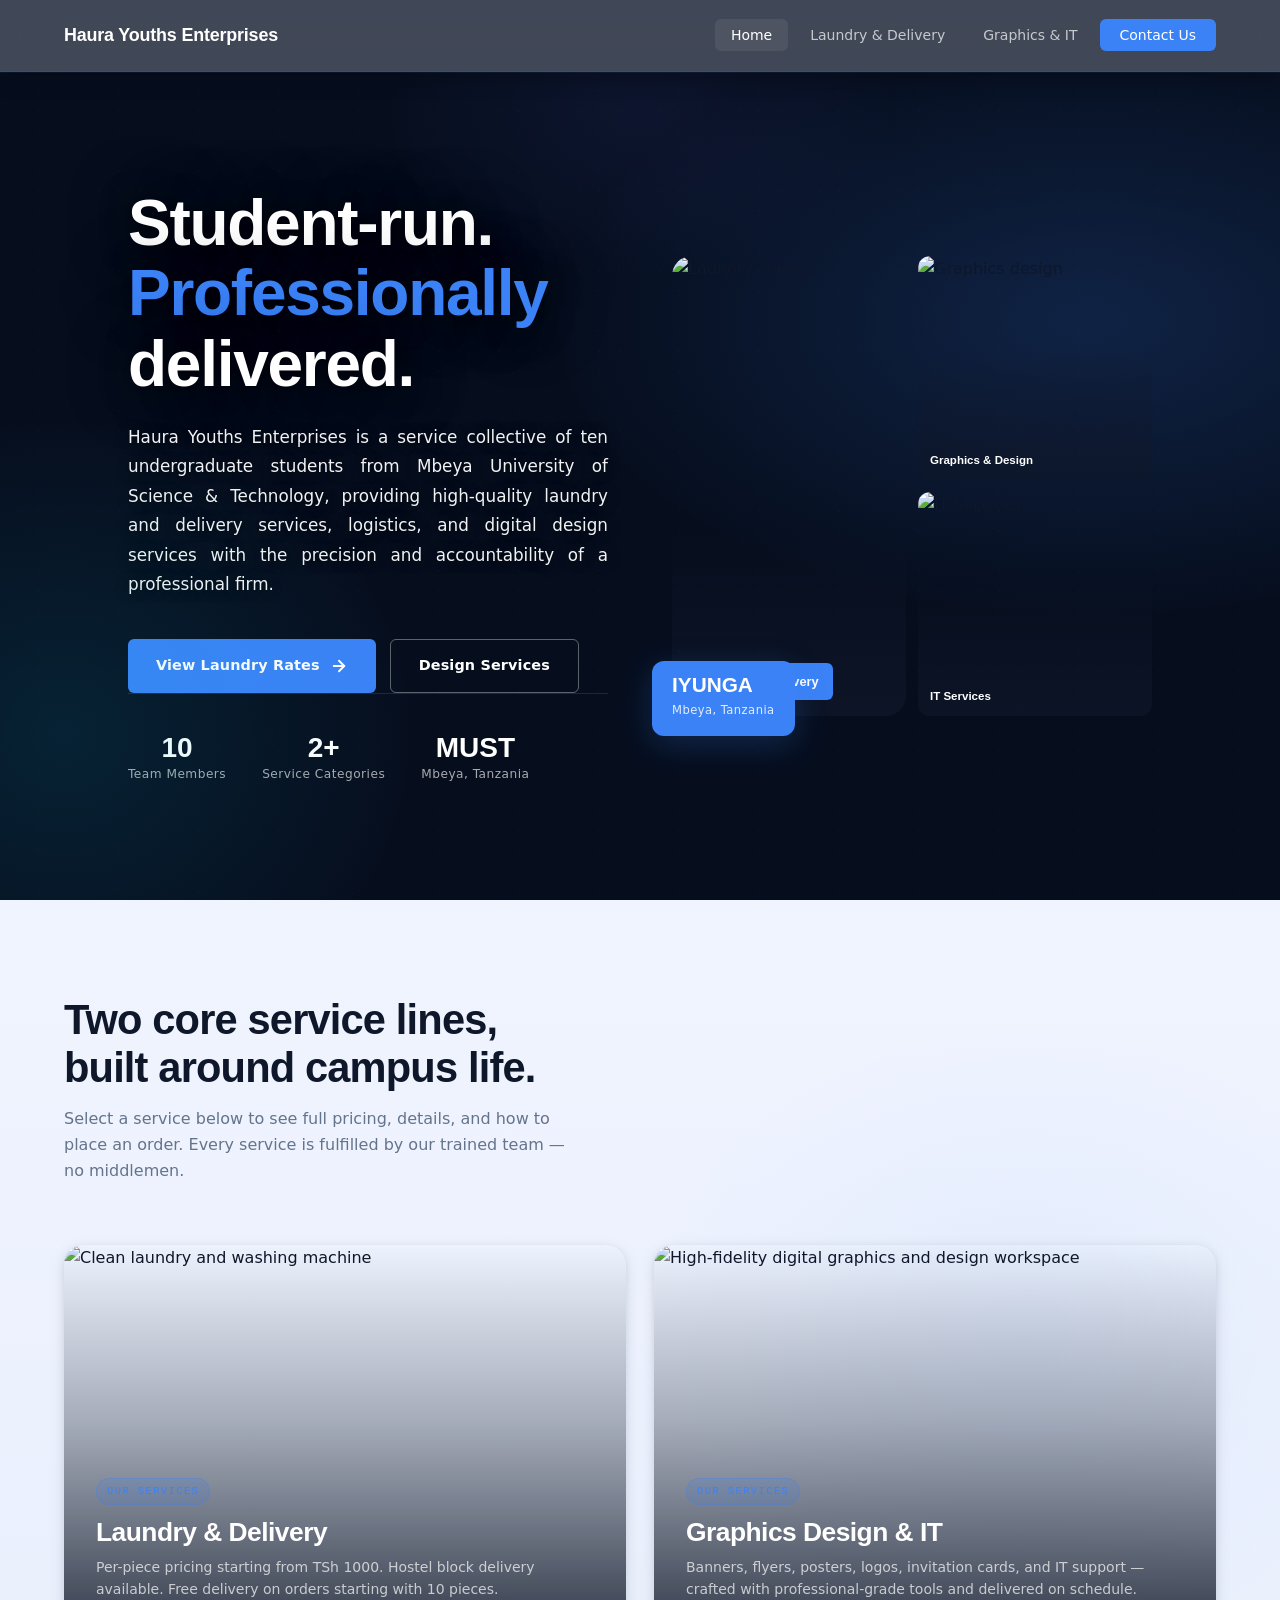
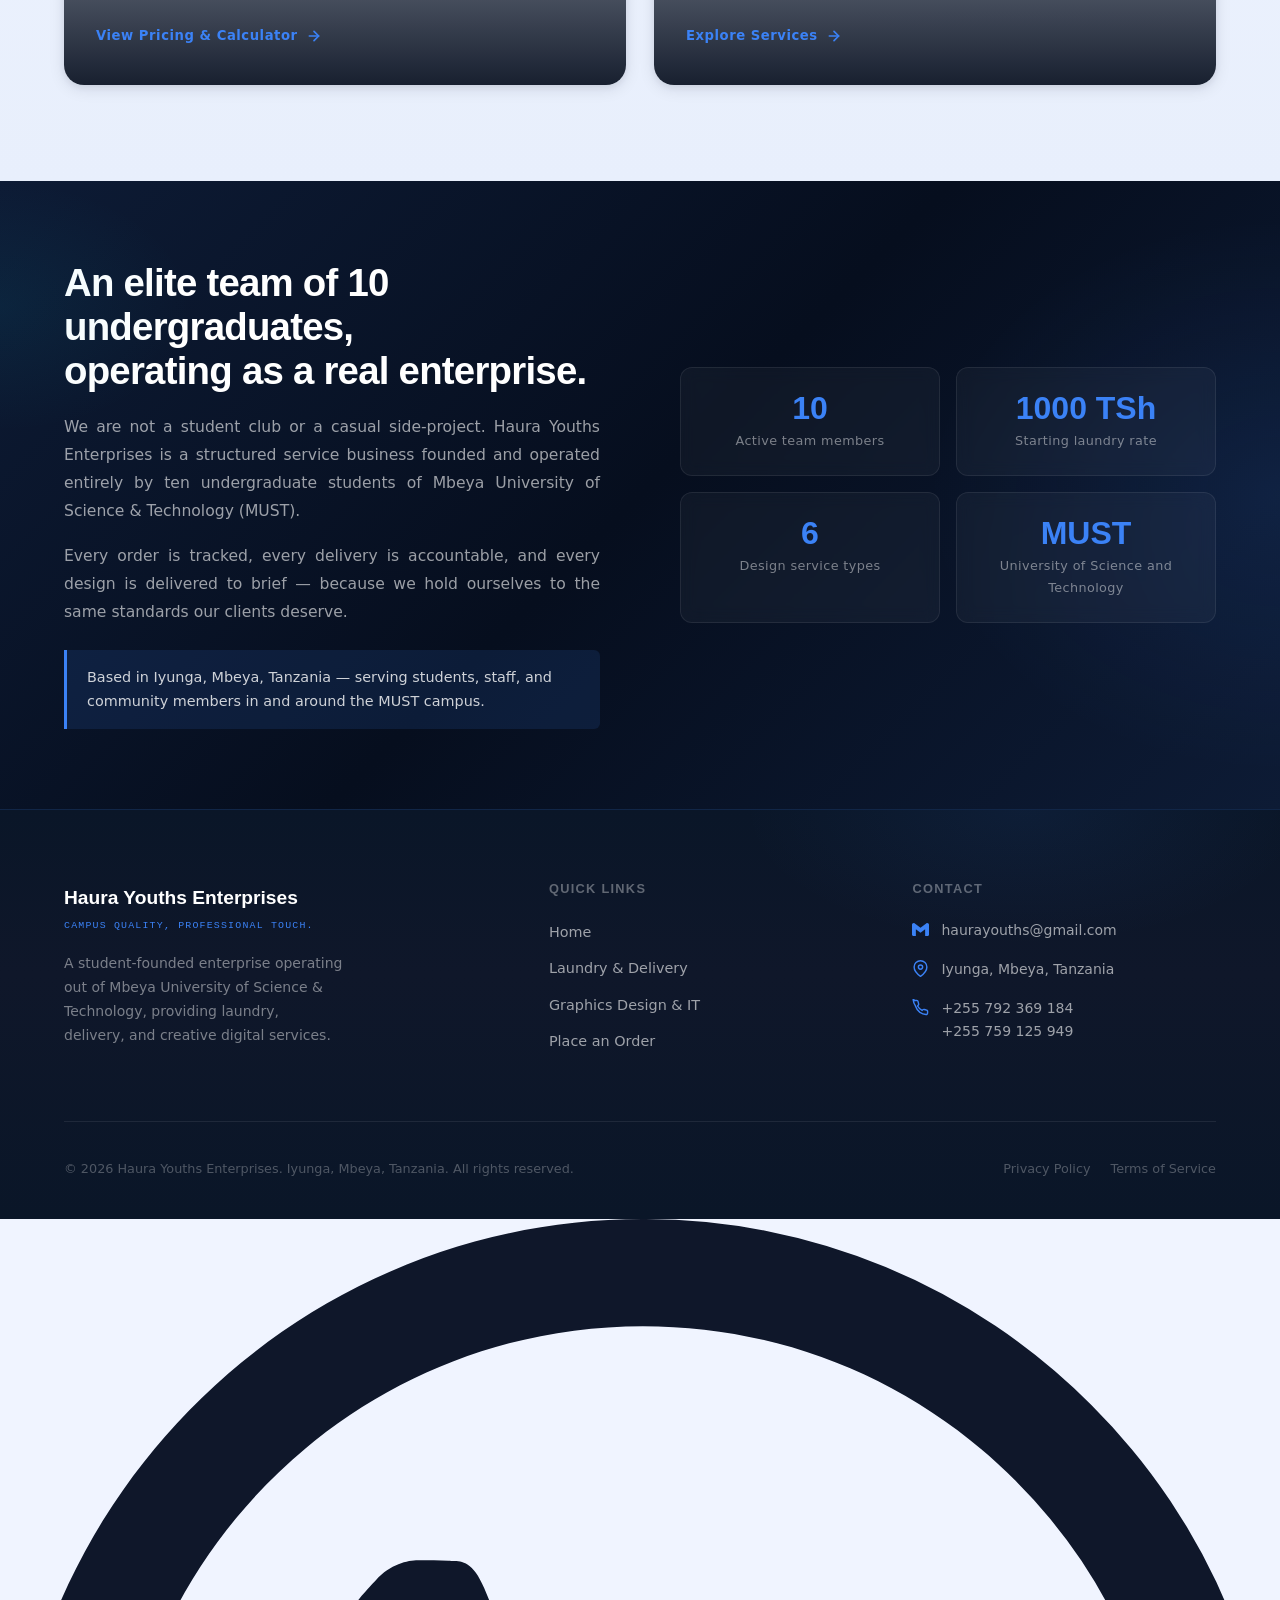
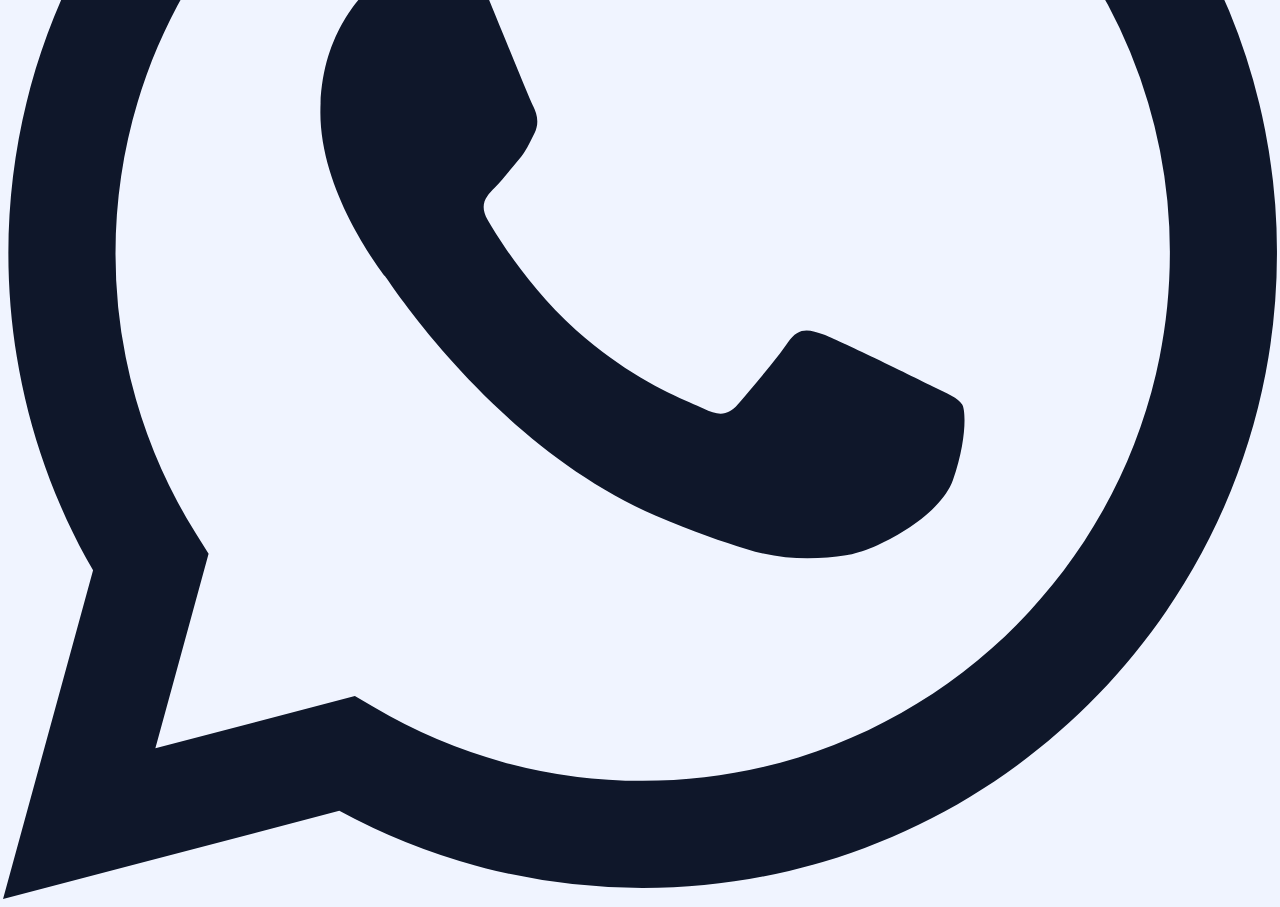
==== commit 63b68d96: "Fix WhatsApp float size, add favicon to all pages" ====
--- a/index.html
+++ b/index.html
@@ -5,6 +5,7 @@
   <meta name="viewport" content="width=device-width, initial-scale=1.0" />
   <meta name="description" content="Haura Youths Enterprises — Campus-grade laundry, delivery, graphics design, and IT services by MUST students in Mbeya, Tanzania." />
   <title>Haura Youths Enterprises — Campus Quality, Professional Touch</title>
+  <link rel="icon" type="image/svg+xml" href="data:image/svg+xml,%3Csvg xmlns='http://www.w3.org/2000/svg' viewBox='0 0 100 100'%3E%3Crect width='100' height='100' rx='20' fill='%23060E1E'/%3E%3Crect x='10' y='10' width='80' height='80' rx='16' fill='%233B82F6'/%3E%3Ctext y='.9em' font-size='65' x='12' fill='white'%3E%F0%9F%A7%BA%3C/text%3E%3C/svg%3E" />
   <link rel="stylesheet" href="css/style.css" />
 </head>
 <body>
--- a/css/style.css
+++ b/css/style.css
@@ -246,10 +246,6 @@
 
 .hero {
   background: var(--color-primary);
-  background-image:
-    url('https://images.unsplash.com/photo-1451187580459-43490279c0fa?w=1600&q=60');
-  background-size: cover;
-  background-position: center;
   padding: 0 5%;
   min-height: calc(100vh - var(--nav-h));
   display: flex;
@@ -263,9 +259,9 @@
   position: absolute;
   inset: 0;
   background:
-    linear-gradient(135deg, rgba(6,14,30,0.96) 0%, rgba(6,14,30,0.82) 50%, rgba(13,27,53,0.75) 100%),
-    radial-gradient(ellipse 60% 70% at 80% 40%, rgba(59,130,246,0.22) 0%, transparent 60%),
-    radial-gradient(ellipse 40% 50% at 10% 70%, rgba(6,182,212,0.12) 0%, transparent 55%);
+    radial-gradient(ellipse 70% 60% at 85% 30%, rgba(59,130,246,0.18) 0%, transparent 60%),
+    radial-gradient(ellipse 50% 70% at 5% 80%, rgba(6,182,212,0.12) 0%, transparent 55%),
+    radial-gradient(ellipse 40% 40% at 50% 5%, rgba(99,102,241,0.08) 0%, transparent 50%);
   pointer-events: none;
 }
 
@@ -312,9 +308,10 @@
 .hero__title {
   font-size: clamp(2.6rem, 5vw, 4rem);
   font-weight: 800;
-  color: #FFFFFF;
+  color: #FFFFFF !important;
   line-height: 1.1;
   margin-bottom: 24px;
+  text-shadow: 0 2px 30px rgba(0,0,0,0.8), 0 0 60px rgba(0,0,0,0.5);
 }
 
 .hero__title .accent {
@@ -323,23 +320,19 @@
 
 .hero__desc {
   font-size: 1.05rem;
-  font-weight: 300;
-  color: rgba(255, 255, 255, 0.65);
+  font-weight: 400;
+  color: rgba(255, 255, 255, 0.95) !important;
   max-width: 480px;
   margin-bottom: 40px;
   line-height: 1.75;
+  text-shadow: 0 1px 12px rgba(0,0,0,0.7);
 }
 
 .hero__stats {
   display: flex;
-  gap: 0;
-  padding-top: 32px;
-  margin-top: 8px;
-  background: rgba(255,255,255,0.04);
-  border: 1px solid rgba(255,255,255,0.08);
-  border-radius: var(--radius-md);
-  backdrop-filter: blur(12px);
-  overflow: hidden;
+  gap: 36px;
+  padding-top: 40px;
+  border-top: 1px solid rgba(255, 255, 255, 0.1);
 }
 
 .stat {
@@ -360,7 +353,7 @@
 .stat__label {
   font-size: 0.76rem;
   font-weight: 400;
-  color: rgba(255, 255, 255, 0.45);
+  color: rgba(255, 255, 255, 0.65);
   letter-spacing: 0.04em;
 }
 
@@ -456,12 +449,12 @@
 .btn--outline {
   background: transparent;
   color: #FFFFFF;
-  border: 1.5px solid rgba(255, 255, 255, 0.25);
+  border: 1.5px solid rgba(255, 255, 255, 0.35);
 }
 
 .btn--outline:hover {
-  background: rgba(255, 255, 255, 0.07);
-  border-color: rgba(255, 255, 255, 0.5);
+  background: rgba(255, 255, 255, 0.08);
+  border-color: rgba(255, 255, 255, 0.6);
   transform: translateY(-2px);
 }
 
@@ -1387,7 +1380,11 @@
    RESPONSIVE
    ============================================================ */
 
-@media (max-width: 768px) {
+/* ============================================================
+   RESPONSIVE — COMPREHENSIVE
+   ============================================================ */
+
+@media (max-width: 1024px) {
   .hero__grid {
     grid-template-columns: 1fr;
     gap: 48px;
@@ -1409,9 +1406,6 @@
     gap: 40px;
   }
   .pricing-grid {
-    display:flex;
-    align-items: stretch;
-    gap: 32px;
     grid-template-columns: 1fr;
   }
   .process-steps {
@@ -1427,8 +1421,18 @@
     --nav-h: 64px;
   }
 
+  /* Global */
+  body {
+    overflow-x: hidden;
+  }
+
   .section {
-    padding: 64px 5%;
+    padding: 56px 4%;
+  }
+
+  /* Navbar */
+  .navbar {
+    padding: 0 4%;
   }
 
   .navbar__links {
@@ -1437,33 +1441,121 @@
     top: var(--nav-h);
     left: 0;
     right: 0;
-    background: var(--color-primary);
-    border-bottom: 1px solid rgba(255, 255, 255, 0.08);
+    background: rgba(6, 14, 30, 0.97);
+    backdrop-filter: blur(20px);
+    -webkit-backdrop-filter: blur(20px);
+    border-bottom: 1px solid rgba(59, 130, 246, 0.15);
     flex-direction: column;
-    padding: 16px 5% 24px;
+    padding: 16px 4% 24px;
     gap: 4px;
     align-items: flex-start;
   }
 
   .navbar__links.open {
     display: flex;
-    background: rgba(15, 23, 42, 0.85);
-    backdrop-filter: blur(20px);
-    -webkit-backdrop-filter: blur(20px);
-    border-bottom: 1px solid rgba(255, 255, 255, 0.08);
   }
 
   .navbar__links a {
     width: 100%;
+    padding: 12px 16px;
   }
 
   .nav-toggle {
     display: flex;
   }
 
+  /* Hero */
+  .hero {
+    padding: 0 4%;
+  }
+
+  .hero__grid {
+    grid-template-columns: 1fr;
+    gap: 32px;
+    padding: 56px 0;
+  }
+
+  .hero__visual {
+    display: none;
+  }
+
+  .hero__title {
+    font-size: 2.2rem;
+  }
+
   .hero__stats {
+    gap: 16px;
+    flex-wrap: wrap;
+  }
+
+  /* Services */
+  .services {
+    padding: 56px 4%;
+  }
+
+  .services__grid {
+    grid-template-columns: 1fr;
+    gap: 16px;
+  }
+
+  .service-card {
+    height: 340px;
+  }
+
+  /* About */
+  .about-strip {
+    padding: 56px 4%;
+  }
+
+  .about-strip__inner {
+    grid-template-columns: 1fr;
+    gap: 40px;
+  }
+
+  .about-strip__grid {
+    grid-template-columns: 1fr 1fr;
+  }
+
+  /* Laundry */
+  .laundry-section {
+    padding: 48px 4%;
+  }
+
+  .pricing-grid {
+    grid-template-columns: 1fr;
     gap: 24px;
-    flex-wrap: wrap;
+  }
+
+  .pricing-grid > div:first-child {
+    order: 1;
+  }
+
+  .calc-cta-row {
+    flex-direction: column;
+  }
+
+  /* Graphics */
+  .graphics-section {
+    padding: 56px 4%;
+  }
+
+  .graphics-grid {
+    grid-template-columns: 1fr;
+    gap: 16px;
+  }
+
+  .process-steps {
+    grid-template-columns: 1fr;
+    gap: 32px;
+  }
+
+  .process-steps::before {
+    display: none;
+  }
+
+  /* Footer */
+  .footer {
+    padding: 56px 4% 32px;
   }
 
   .footer__top {
@@ -1477,82 +1569,70 @@
     text-align: center;
   }
 
-  .process-steps {
+  .footer__legal {
+    justify-content: center;
+  }
+
+  /* CTA strip on graphics page */
+  .graphics-section > div[style*="grid-template-columns: 1fr auto"] {
+    grid-template-columns: 1fr !important;
+  }
+
+  /* Laundry image strip */
+  div[style*="grid-template-columns:1fr 1fr 1fr"] {
+    grid-template-columns: 1fr !important;
+    gap: 12px !important;
+  }
+
+  /* Hero visual image grid */
+  div[style*="grid-template-columns:1fr 1fr"] {
+    grid-template-columns: 1fr !important;
+  }
+
+  /* WhatsApp float */
+  .whatsapp-float {
+    bottom: 16px;
+    right: 16px;
+    width: 44px;
+    height: 44px;
+  }
+  .whatsapp-float svg {
+    width: 22px;
+    height: 22px;
+  }
+}
+
+@media (max-width: 480px) {
+  .hero__title {
+    font-size: 1.9rem;
+  }
+
+  .about-strip__grid {
     grid-template-columns: 1fr;
   }
 
-  .graphics-grid {
-    grid-template-columns: 1fr;
-  }
-
-  .calc-cta-row {
+  .btn {
+    width: 100%;
+    justify-content: center;
+  }
+
+  .hero__copy > div[style*="display: flex"] {
     flex-direction: column;
   }
 
-  .about-strip__grid {
-    grid-template-columns: 1fr 1fr;
-  }
-}
-
-/* ============================================================
-   SCROLL REVEAL ANIMATION
-   ============================================================ */
-
-.reveal {
-  opacity: 0;
-  transform: translateY(28px);
-  transition: opacity 0.65s cubic-bezier(0.4, 0, 0.2, 1), transform 0.65s cubic-bezier(0.4, 0, 0.2, 1);
-}
-
-.reveal.visible {
-  opacity: 1;
-  transform: translateY(0);
-}
-
-.reveal-delay-1 { transition-delay: 0.1s; }
-.reveal-delay-2 { transition-delay: 0.2s; }
-.reveal-delay-3 { transition-delay: 0.3s; }
-.reveal-delay-4 { transition-delay: 0.4s; }
-.reveal-delay-5 { transition-delay: 0.5s; }
-
-/* ============================================================
-   MISC
-   ============================================================ */
-
-.accent-text { color: var(--color-accent); }
-
-.divider {
-  width: 100%;
-  height: 1px;
-  background: var(--color-border);
-  margin: 48px 0;
-}
-
-/* WhatsApp CTA floating */
-.whatsapp-float {
-  position: fixed;
-  bottom: 28px;
-  right: 28px;
-  z-index: 200;
-  width: 52px;
-  height: 52px;
-  background: #25D366;
-  border-radius: 50%;
-  display: flex;
-  align-items: center;
-  justify-content: center;
-  box-shadow: 0 4px 20px rgba(37, 211, 102, 0.35);
-  transition: transform var(--transition), box-shadow var(--transition);
-  text-decoration: none;
-}
-
-.whatsapp-float:hover {
-  transform: scale(1.1) translateY(-2px);
-  box-shadow: 0 8px 28px rgba(37, 211, 102, 0.5);
-}
-
-.whatsapp-float svg {
-  width: 28px;
-  height: 28px;
-  color: #FFFFFF;
-}
+  .service-card {
+    height: 300px;
+  }
+
+  .calc-item__input {
+    width: 72px;
+  }
+
+  .page-hero {
+    padding: 48px 4% 40px;
+  }
+
+  .page-hero__title {
+    font-size: 1.8rem;
+  }
+}
